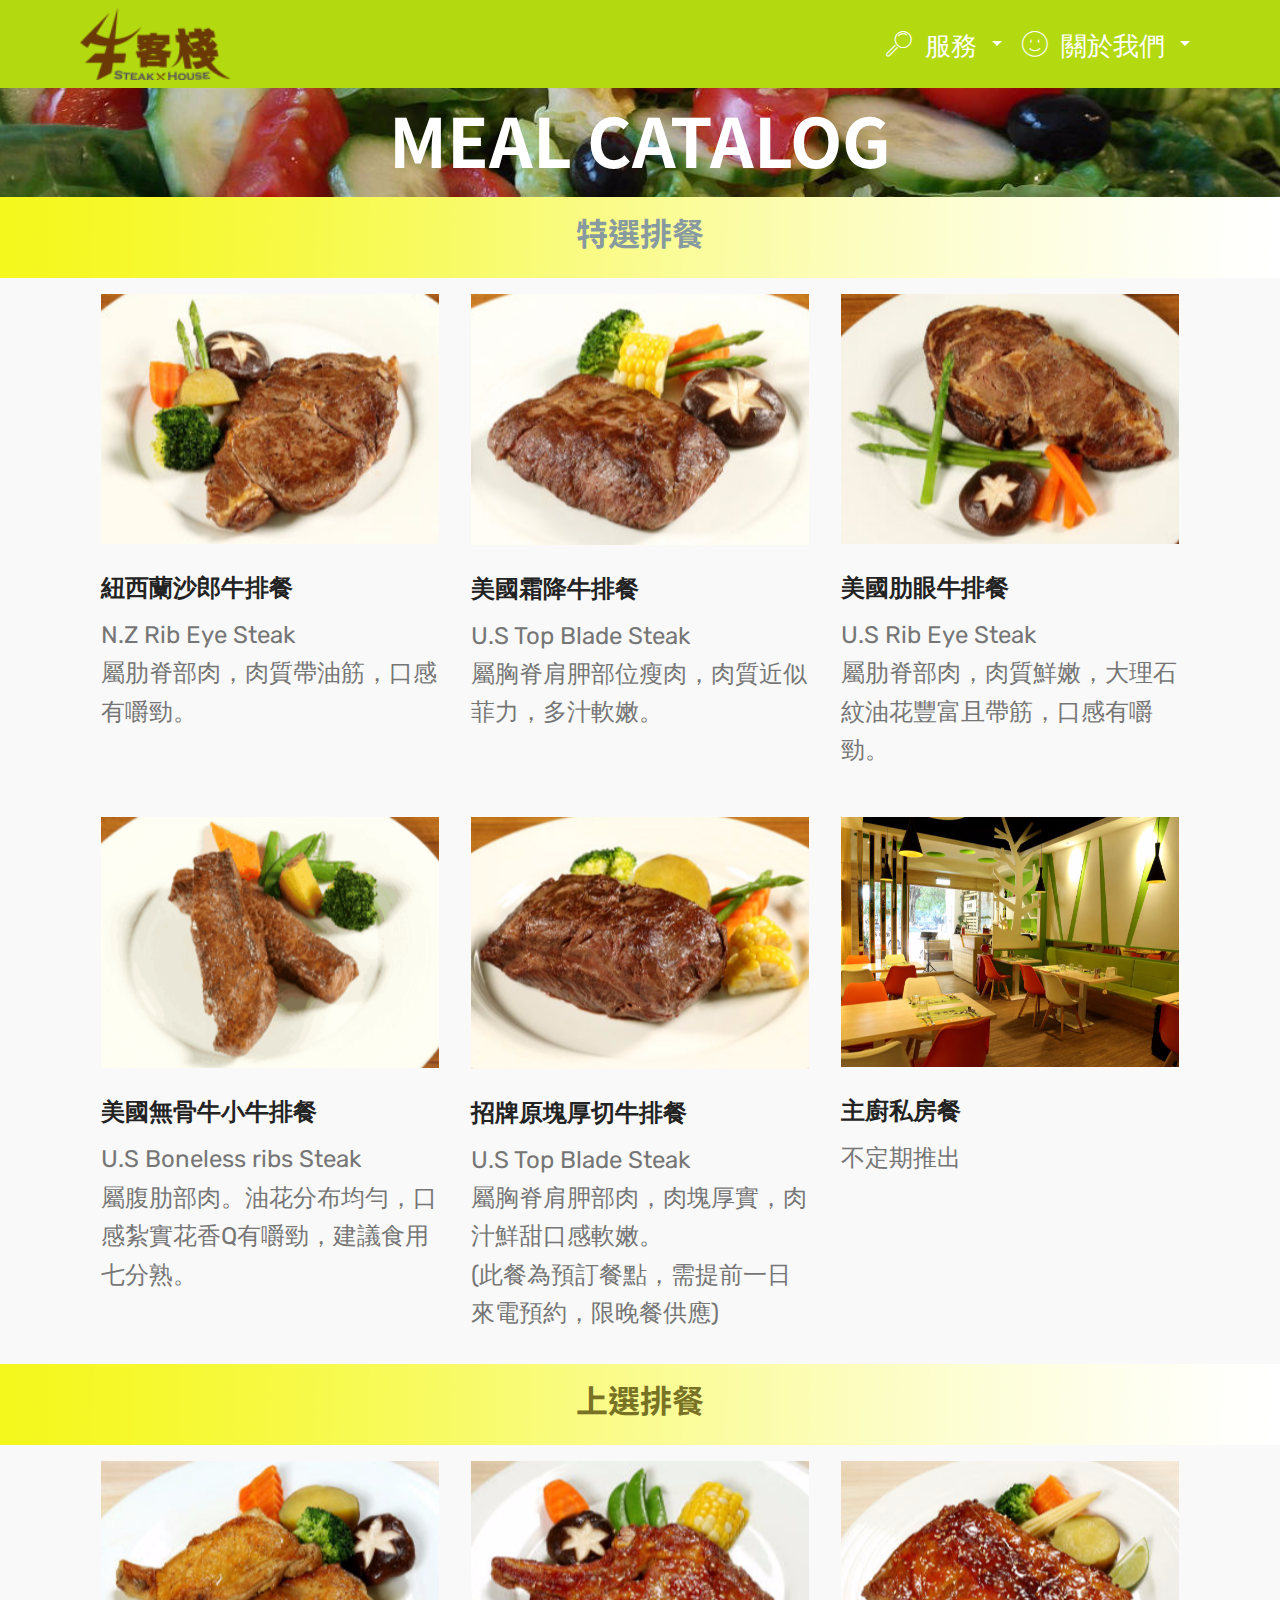
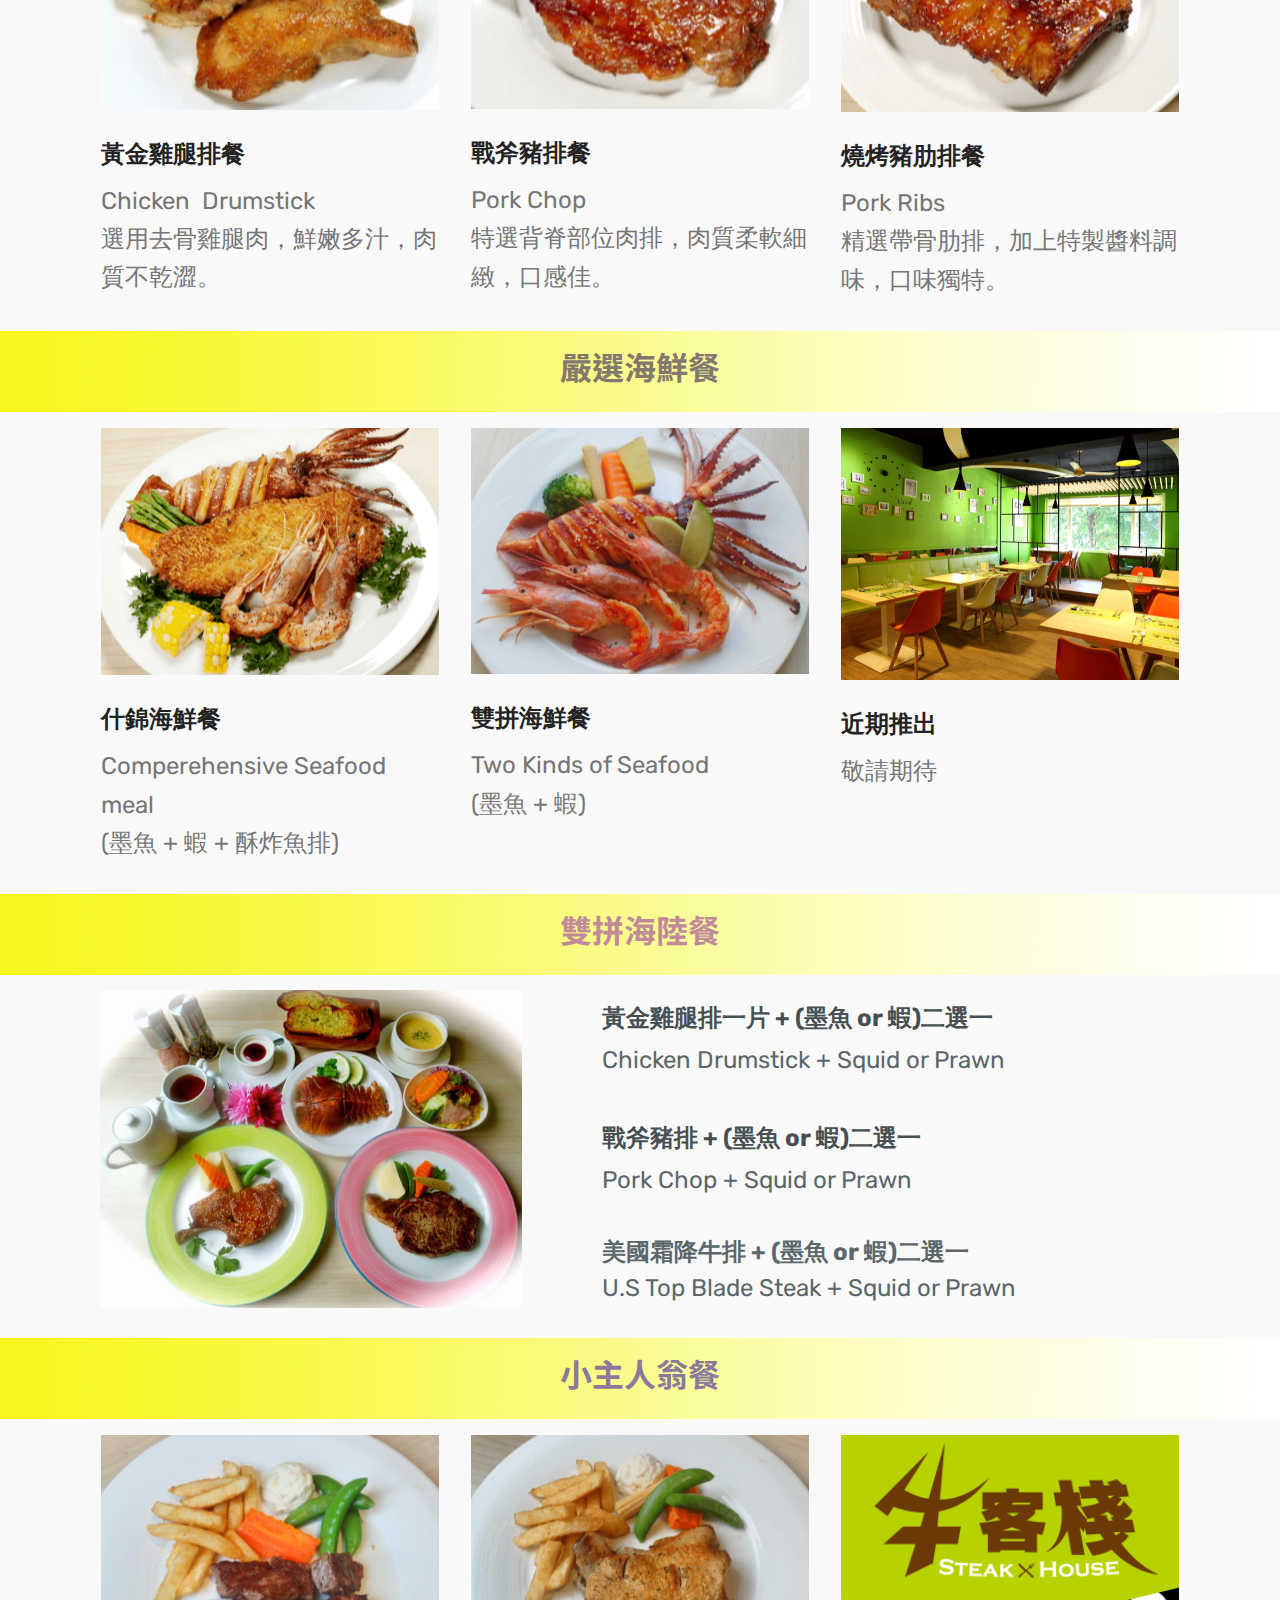
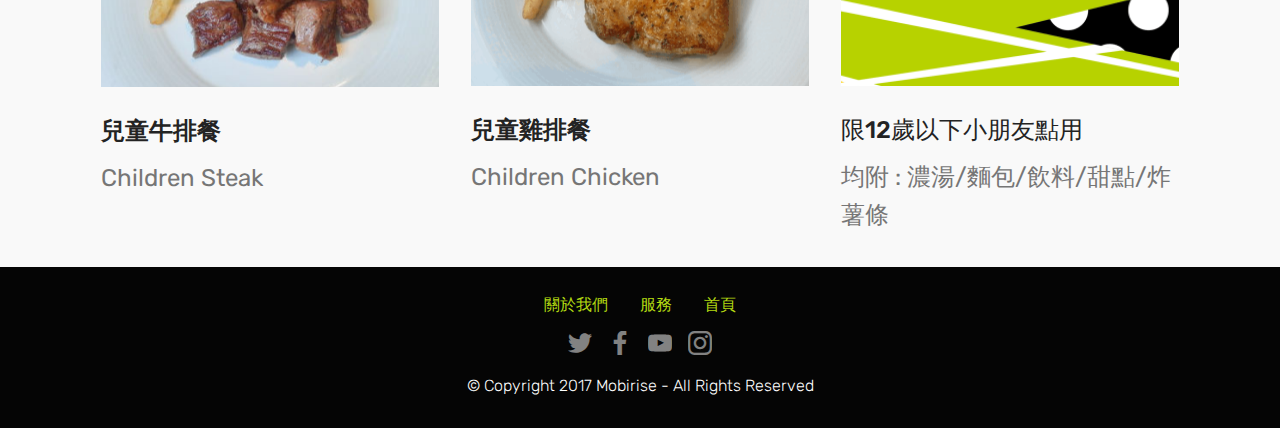
==== meal.html @ cde5c099 "第一次提交" ====
<!DOCTYPE html>
<html >
<head>
  <!-- Site made with Mobirise Website Builder v4.8.5, https://mobirise.com -->
  <meta charset="UTF-8">
  <meta http-equiv="X-UA-Compatible" content="IE=edge">
  <meta name="generator" content="Mobirise v4.8.5, mobirise.com">
  <meta name="viewport" content="width=device-width, initial-scale=1, minimum-scale=1">
  <link rel="shortcut icon" href="assets/images/-122x59.png" type="image/x-icon">
  <meta name="description" content="">
  <title>餐點目錄</title>
  <link rel="stylesheet" href="assets/web/assets/mobirise-icons/mobirise-icons.css">
  <link rel="stylesheet" href="assets/tether/tether.min.css">
  <link rel="stylesheet" href="assets/bootstrap/css/bootstrap.min.css">
  <link rel="stylesheet" href="assets/bootstrap/css/bootstrap-grid.min.css">
  <link rel="stylesheet" href="assets/bootstrap/css/bootstrap-reboot.min.css">
  <link rel="stylesheet" href="assets/dropdown/css/style.css">
  <link rel="stylesheet" href="assets/socicon/css/styles.css">
  <link rel="stylesheet" href="assets/theme/css/style.css">
  <link rel="stylesheet" href="assets/mobirise/css/mbr-additional.css" type="text/css">
  
  
  
</head>
<body>
  <section class="menu cid-r9v1JOk8Sc" once="menu" id="menu1-2i">

    

    <nav class="navbar navbar-expand beta-menu navbar-dropdown align-items-center navbar-fixed-top navbar-toggleable-sm">
        <button class="navbar-toggler navbar-toggler-right" type="button" data-toggle="collapse" data-target="#navbarSupportedContent" aria-controls="navbarSupportedContent" aria-expanded="false" aria-label="Toggle navigation">
            <div class="hamburger">
                <span></span>
                <span></span>
                <span></span>
                <span></span>
            </div>
        </button>
        <div class="menu-logo">
            <div class="navbar-brand">
                <span class="navbar-logo">
                    <a href="#top">
                         <img src="assets/images/-122x59.png" alt="" title="" style="height: 4.5rem;">
                    </a>
                </span>
                
            </div>
        </div>
        <div class="collapse navbar-collapse" id="navbarSupportedContent">
            <ul class="navbar-nav nav-dropdown nav-right" data-app-modern-menu="true"><li class="nav-item dropdown open">
                    <a class="nav-link link text-white dropdown-toggle display-4" href="#top" data-toggle="dropdown-submenu" aria-expanded="true"><span class="mbri-search mbr-iconfont mbr-iconfont-btn">&nbsp;服務</span></a><div class="dropdown-menu"><a class="text-white dropdown-item display-4" href="menu.html">美味餐點</a><div class="dropdown"><a class="text-white dropdown-item dropdown-toggle display-4" href="meal.html" aria-expanded="false" data-toggle="dropdown-submenu">餐點目錄</a><div class="dropdown-menu dropdown-submenu"><a class="text-white dropdown-item display-4" href="meal.html#content5-2p" aria-expanded="false">特選排餐</a><a class="text-white dropdown-item display-4" href="meal.html#content5-41" aria-expanded="false">上選排餐</a><a class="text-white dropdown-item display-4" href="meal.html#content5-42" aria-expanded="false">嚴選海鮮特餐</a><a class="text-white dropdown-item display-4" href="meal.html#content5-3c" aria-expanded="false">雙拼海陸餐</a><a class="text-white dropdown-item display-4" href="meal.html#content5-34" aria-expanded="false">小主人翁餐</a></div></div><div class="dropdown"><a class="text-white dropdown-item dropdown-toggle display-4" href="single.html" aria-expanded="false" data-toggle="dropdown-submenu">單點餐點</a><div class="dropdown-menu dropdown-submenu"><a class="text-white dropdown-item display-4" href="single.html#content5-45" aria-expanded="false">單點海鮮</a><a class="text-white dropdown-item display-4" href="single.html#content5-48" aria-expanded="false">單點附餐</a><a class="text-white dropdown-item display-4" href="single.html#content5-4b" aria-expanded="false">單點飲料</a></div></div><a class="text-white dropdown-item display-4" href="index.html#header3-3k" aria-expanded="false">限定優惠</a><a class="text-white dropdown-item display-4" href="index.html#header1-3p" aria-expanded="false">壽星優惠</a><a class="text-white dropdown-item display-4" href="menu.html#content5-22" aria-expanded="false">套餐附餐</a><a class="text-white dropdown-item display-4" href="menu.html#content5-29" aria-expanded="false">升級超值套餐</a></div>
                </li><li class="nav-item dropdown">
                    <a class="nav-link link text-white dropdown-toggle display-4" href="#top" aria-expanded="false" data-toggle="dropdown-submenu"><span class="mbri-smile-face mbr-iconfont mbr-iconfont-btn">&nbsp;關於我們</span></a><div class="dropdown-menu"><a class="text-white dropdown-item display-4" href="index.html#footer1-4g" aria-expanded="false">聯絡我們</a><a class="text-white dropdown-item display-4" href="index.html#map1-w" aria-expanded="false">地圖</a></div>
                </li></ul>
            
        </div>
    </nav>
</section>

<section class="engine"><a href="https://mobirise.info/s">free bootstrap themes</a></section><section class="mbr-section content5 cid-rd4fO2Qg4N" id="content5-2p">

    

    

    <div class="container">
        <div class="media-container-row">
            <div class="title col-12 col-md-8">
                <h2 class="align-center mbr-bold mbr-white pb-3 mbr-fonts-style display-1">MEAL CATALOG</h2>
                
                
                
            </div>
        </div>
    </div>
</section>

<section class="mbr-section content5 cid-rdjbg92HHY" id="content5-3z">

    

    

    <div class="container">
        <div class="media-container-row">
            <div class="title col-12 col-md-8">
                
                <h3 class="mbr-section-subtitle align-center mbr-light mbr-white pb-3 mbr-fonts-style display-5"><strong>
                    特選排餐</strong></h3>
                
                
            </div>
        </div>
    </div>
</section>

<section class="features2 cid-rd8p8Kfvlj" id="features2-2q">

    

    
    
    <div class="container">
        <div class="media-container-row">
            <div class="card p-3 col-12 col-md-6 col-lg-4">
                <div class="card-wrapper">
                    <div class="card-img">
                        <img src="assets/images/-596x397.jpg" alt="Mobirise" title="">
                    </div>
                    <div class="card-box">
                        <h4 class="card-title pb-3 mbr-fonts-style display-7"><strong>
                            紐西蘭沙郎牛排餐
                        </strong></h4>
                        <p class="mbr-text mbr-fonts-style display-7">N.Z Rib Eye Steak
<br>屬肋脊部肉，肉質帶油筋，口感有嚼勁。
<br>
<br></p>
                    </div>
                </div>
            </div>

            <div class="card p-3 col-12 col-md-6 col-lg-4">
                <div class="card-wrapper">
                    <div class="card-img">
                        <img src="assets/images/-676x451.jpg" alt="Mobirise" title="">
                    </div>
                    <div class="card-box ">
                        <h4 class="card-title pb-3 mbr-fonts-style display-7"><strong>
                            美國霜降牛排餐
                        </strong></h4>
                        <p class="mbr-text mbr-fonts-style display-7">U.S Top Blade Steak
<br>屬胸脊肩胛部位瘦肉，肉質近似菲力，多汁軟嫩。&nbsp;<br></p>
                    </div>
                </div>
            </div>

            <div class="card p-3 col-12 col-md-6 col-lg-4">
                <div class="card-wrapper">
                    <div class="card-img">
                        <img src="assets/images/-596x39773.jpg" alt="Mobirise" title="">
                    </div>
                    <div class="card-box">
                        <h4 class="card-title pb-3 mbr-fonts-style display-7"><strong>
                            美國肋眼牛排餐
                        </strong></h4>
                        <p class="mbr-text mbr-fonts-style display-7">U.S Rib Eye Steak
<br>屬肋脊部肉，肉質鮮嫩，大理石紋油花豐富且帶筋，口感有嚼勁。</p>
                    </div>
                </div>
            </div>

            
        </div>
    </div>
</section>

<section class="features2 cid-rd8rpd7g5P" id="features2-2s">

    

    
    
    <div class="container">
        <div class="media-container-row">
            <div class="card p-3 col-12 col-md-6 col-lg-4">
                <div class="card-wrapper">
                    <div class="card-img">
                        <img src="assets/images/-676x45174.png" alt="Mobirise" title="">
                    </div>
                    <div class="card-box">
                        <h4 class="card-title pb-3 mbr-fonts-style display-7"><strong>美國無骨牛小牛排餐</strong></h4>
                        <p class="mbr-text mbr-fonts-style display-7">U.S Boneless ribs Steak
<br>屬腹肋部肉。油花分布均勻，口感紮實花香Q有嚼勁，建議食用七分熟。</p>
                    </div>
                </div>
            </div>

            <div class="card p-3 col-12 col-md-6 col-lg-4">
                <div class="card-wrapper">
                    <div class="card-img">
                        <img src="assets/images/-676x45175.jpg" alt="Mobirise" title="">
                    </div>
                    <div class="card-box ">
                        <h4 class="card-title pb-3 mbr-fonts-style display-7"><strong>
                            招牌原塊厚切牛排餐</strong></h4>
                        <p class="mbr-text mbr-fonts-style display-7">U.S Top Blade Steak<br>屬胸脊肩胛部肉，肉塊厚實，肉汁鮮甜口感軟嫩。<br>(此餐為預訂餐點，需提前一日來電預約，限晚餐供應)<br></p>
                    </div>
                </div>
            </div>

            <div class="card p-3 col-12 col-md-6 col-lg-4">
                <div class="card-wrapper">
                    <div class="card-img">
                        <img src="assets/images/-676x45176.jpg" alt="Mobirise" title="">
                    </div>
                    <div class="card-box">
                        <h4 class="card-title pb-3 mbr-fonts-style display-7"><strong>主廚私房餐</strong></h4>
                        <p class="mbr-text mbr-fonts-style display-7">不定期推出</p>
                    </div>
                </div>
            </div>

            
        </div>
    </div>
</section>

<section class="mbr-section content5 cid-rdjdMwtrB2" id="content5-41">

    

    

    <div class="container">
        <div class="media-container-row">
            <div class="title col-12 col-md-8">
                
                <h3 class="mbr-section-subtitle align-center mbr-light mbr-white pb-3 mbr-fonts-style display-5"><strong>
                    上選排餐</strong></h3>
                
                
            </div>
        </div>
    </div>
</section>

<section class="features2 cid-rd8MmFHIFU" id="features2-2v">

    

    
    
    <div class="container">
        <div class="media-container-row">
            <div class="card p-3 col-12 col-md-6 col-lg-4">
                <div class="card-wrapper">
                    <div class="card-img">
                        <img src="assets/images/-676x45177.jpg" alt="Mobirise" title="">
                    </div>
                    <div class="card-box">
                        <h4 class="card-title pb-3 mbr-fonts-style display-7"><strong>
                            黃金雞腿排餐</strong></h4>
                        <p class="mbr-text mbr-fonts-style display-7">Chicken &nbsp;Drumstick<br>選用去骨雞腿肉，鮮嫩多汁，肉質不乾澀。</p>
                    </div>
                </div>
            </div>

            <div class="card p-3 col-12 col-md-6 col-lg-4">
                <div class="card-wrapper">
                    <div class="card-img">
                        <img src="assets/images/-676x45178.jpg" alt="Mobirise" title="">
                    </div>
                    <div class="card-box ">
                        <h4 class="card-title pb-3 mbr-fonts-style display-7"><strong>
                            戰斧豬排餐</strong></h4>
                        <p class="mbr-text mbr-fonts-style display-7">Pork Chop<br>特選背脊部位肉排，肉質柔軟細緻，口感佳。</p>
                    </div>
                </div>
            </div>

            <div class="card p-3 col-12 col-md-6 col-lg-4">
                <div class="card-wrapper">
                    <div class="card-img">
                        <img src="assets/images/-676x45179.jpg" alt="Mobirise" title="">
                    </div>
                    <div class="card-box">
                        <h4 class="card-title pb-3 mbr-fonts-style display-7"><strong>
                            燒烤豬肋排餐</strong></h4>
                        <p class="mbr-text mbr-fonts-style display-7">Pork Ribs<br>精選帶骨肋排，加上特製醬料調味，口味獨特。</p>
                    </div>
                </div>
            </div>

            
        </div>
    </div>
</section>

<section class="mbr-section content5 cid-rdjfkHTEpJ" id="content5-42">

    

    

    <div class="container">
        <div class="media-container-row">
            <div class="title col-12 col-md-8">
                
                <h3 class="mbr-section-subtitle align-center mbr-light mbr-white pb-3 mbr-fonts-style display-5"><strong>嚴選海鮮餐</strong></h3>
                
                
            </div>
        </div>
    </div>
</section>

<section class="features2 cid-rd9hZQzNhK" id="features2-32">

    

    
    
    <div class="container">
        <div class="media-container-row">
            <div class="card p-3 col-12 col-md-6 col-lg-4">
                <div class="card-wrapper">
                    <div class="card-img">
                        <img src="assets/images/-676x451.png" alt="Mobirise" title="">
                    </div>
                    <div class="card-box">
                        <h4 class="card-title pb-3 mbr-fonts-style display-7"><strong>什錦海鮮餐</strong></h4>
                        <p class="mbr-text mbr-fonts-style display-7">Comperehensive Seafood meal<br>(墨魚 + 蝦 + 酥炸魚排)&nbsp;</p>
                    </div>
                </div>
            </div>

            <div class="card p-3 col-12 col-md-6 col-lg-4">
                <div class="card-wrapper">
                    <div class="card-img">
                        <img src="assets/images/-676x507.jpg" alt="Mobirise" title="">
                    </div>
                    <div class="card-box ">
                        <h4 class="card-title pb-3 mbr-fonts-style display-7"><strong>雙拼海鮮餐</strong></h4>
                        <p class="mbr-text mbr-fonts-style display-7">Two Kinds of Seafood<br>(墨魚 + 蝦)<br><br></p>
                    </div>
                </div>
            </div>

            <div class="card p-3 col-12 col-md-6 col-lg-4">
                <div class="card-wrapper">
                    <div class="card-img">
                        <img src="assets/images/-676x45180.jpg" alt="Mobirise" title="">
                    </div>
                    <div class="card-box">
                        <h4 class="card-title pb-3 mbr-fonts-style display-7"><strong>近期推出</strong></h4>
                        <p class="mbr-text mbr-fonts-style display-7">敬請期待</p>
                    </div>
                </div>
            </div>

            
        </div>
    </div>
</section>

<section class="mbr-section content5 cid-rdaB71DsTm" id="content5-3c">

    

    

    <div class="container">
        <div class="media-container-row">
            <div class="title col-12 col-md-8">
                
                <h3 class="mbr-section-subtitle align-center mbr-light mbr-white pb-3 mbr-fonts-style display-5"><strong>
                    雙拼海陸餐</strong></h3>
                
                
            </div>
        </div>
    </div>
</section>

<section class="features11 cid-rdaD6CDziz" id="features11-3d">

    

    

    <div class="container">   
        <div class="col-md-12">
            <div class="media-container-row">
                <div class="mbr-figure" style="width: 45%;">
                    <img src="assets/images/-676x505.jpg" alt="Mobirise" title="">
                </div>
                <div class=" align-left aside-content">
                    
                    <div class="mbr-section-text">
                        
                    </div>

                    <div class="block-content">
                        <div class="card p-3 pr-3">
                            <div class="media">
                                     
                                <div class="media-body">
                                    <h4 class="card-title mbr-fonts-style display-7"><strong>黃金雞腿排一片 + (墨魚 or 蝦)二選一</strong></h4>
                                </div>
                            </div>                

                            <div class="card-box">
                                <p class="block-text mbr-fonts-style display-7">Chicken Drumstick + Squid or Prawn</p>
                            </div>
                        </div>

                        <div class="card p-3 pr-3">
                            <div class="media">
                                     
                                <div class="media-body">
                                    <h4 class="card-title mbr-fonts-style display-7"><strong>戰斧豬排 + (墨魚 or 蝦)二選一</strong></h4>
                                </div>
                            </div>                

                            <div class="card-box">
                                <p class="block-text mbr-fonts-style display-7">
                                    Pork Chop + Squid or Prawn<br><br><strong>美國霜降牛排 + (墨魚 or 蝦)二選一</strong><br>U.S Top Blade Steak + Squid or Prawn<br>
                                </p>
                            </div>
                        </div>
                    </div>
                </div>
            </div>
        </div> 
    </div>          
</section>

<section class="mbr-section content5 cid-rd9EwhsY5V" id="content5-34">

    

    

    <div class="container">
        <div class="media-container-row">
            <div class="title col-12 col-md-8">
                
                <h3 class="mbr-section-subtitle align-center mbr-light mbr-white pb-3 mbr-fonts-style display-5"><strong>
                    小主人翁餐</strong></h3>
                
                
            </div>
        </div>
    </div>
</section>

<section class="features2 cid-rd9EAXGRUW" id="features2-35">

    

    
    
    <div class="container">
        <div class="media-container-row">
            <div class="card p-3 col-12 col-md-6 col-lg-4">
                <div class="card-wrapper">
                    <div class="card-img">
                        <img src="assets/images/-676x50781.jpg" alt="Mobirise" title="">
                    </div>
                    <div class="card-box">
                        <h4 class="card-title pb-3 mbr-fonts-style display-7"><strong>
                            兒童牛排餐</strong></h4>
                        <p class="mbr-text mbr-fonts-style display-7">Children Steak</p>
                    </div>
                </div>
            </div>

            <div class="card p-3 col-12 col-md-6 col-lg-4">
                <div class="card-wrapper">
                    <div class="card-img">
                        <img src="assets/images/-676x507.png" alt="Mobirise" title="">
                    </div>
                    <div class="card-box ">
                        <h4 class="card-title pb-3 mbr-fonts-style display-7"><strong>
                            兒童雞排餐</strong></h4>
                        <p class="mbr-text mbr-fonts-style display-7">Children Chicken</p>
                    </div>
                </div>
            </div>

            <div class="card p-3 col-12 col-md-6 col-lg-4">
                <div class="card-wrapper">
                    <div class="card-img">
                        <img src="assets/images/-676x466.png" alt="Mobirise" title="">
                    </div>
                    <div class="card-box">
                        <h4 class="card-title pb-3 mbr-fonts-style display-7">限12歲以下小朋友點用</h4>
                        <p class="mbr-text mbr-fonts-style display-7">均附 : 濃湯/麵包/飲料/甜點/炸薯條</p>
                    </div>
                </div>
            </div>

            
        </div>
    </div>
</section>

<section once="" class="cid-rdpUErF5ev" id="footer7-4d">

    

    

    <div class="container">
        <div class="media-container-row align-center mbr-white">
            <div class="row row-links">
                <ul class="foot-menu">
                    
                    
                    
                    
                    
                <li class="foot-menu-item mbr-fonts-style display-4"><a href="index.html#content5-3q">關於我們</a></li><li class="foot-menu-item mbr-fonts-style display-4"><a href="index.html#content5-3q">服務</a></li><li class="foot-menu-item mbr-fonts-style display-4"><a href="index.html">首頁</a></li></ul>
            </div>
            <div class="row social-row">
                <div class="social-list align-right pb-2">
                    
                    
                    
                    
                    
                    
                <div class="soc-item">
                        <a href="https://twitter.com/mobirise" target="_blank">
                            <span class="socicon-twitter socicon mbr-iconfont mbr-iconfont-social"></span>
                        </a>
                    </div><div class="soc-item">
                        <a href="https://www.facebook.com/twsteak/ " target="_blank">
                            <span class="mbr-iconfont mbr-iconfont-social socicon-facebook socicon"></span>
                        </a>
                    </div><div class="soc-item">
                        <a href="https://www.youtube.com/c/mobirise" target="_blank">
                            <span class="socicon-youtube socicon mbr-iconfont mbr-iconfont-social"></span>
                        </a>
                    </div><div class="soc-item">
                        <a href="https://instagram.com/mobirise" target="_blank">
                            <span class="socicon-instagram socicon mbr-iconfont mbr-iconfont-social"></span>
                        </a>
                    </div></div>
            </div>
            <div class="row row-copirayt">
                <p class="mbr-text mb-0 mbr-fonts-style mbr-white align-center display-4">
                    © Copyright 2017 Mobirise - All Rights Reserved
                </p>
            </div>
        </div>
    </div>
</section>


  <script src="assets/web/assets/jquery/jquery.min.js"></script>
  <script src="assets/popper/popper.min.js"></script>
  <script src="assets/tether/tether.min.js"></script>
  <script src="assets/bootstrap/js/bootstrap.min.js"></script>
  <script src="assets/smoothscroll/smooth-scroll.js"></script>
  <script src="assets/dropdown/js/script.min.js"></script>
  <script src="assets/touchswipe/jquery.touch-swipe.min.js"></script>
  <script src="assets/theme/js/script.js"></script>
  
  
</body>
</html>
---- assets/web/assets/mobirise-icons/mobirise-icons.css ----
@font-face {
  font-family: 'MobiriseIcons';
  src:  url('mobirise-icons.eot?spat4u');
  src:  url('mobirise-icons.eot?spat4u#iefix') format('embedded-opentype'),
    url('mobirise-icons.ttf?spat4u') format('truetype'),
    url('mobirise-icons.woff?spat4u') format('woff'),
    url('mobirise-icons.svg?spat4u#MobiriseIcons') format('svg');
  font-weight: normal;
  font-style: normal;
}

[class^="mbri-"], [class*=" mbri-"] {
  /* use !important to prevent issues with browser extensions that change fonts */
  font-family: MobiriseIcons !important;
  speak: none;
  font-style: normal;
  font-weight: normal;
  font-variant: normal;
  text-transform: none;
  line-height: 1;

  /* Better Font Rendering =========== */
  -webkit-font-smoothing: antialiased;
  -moz-osx-font-smoothing: grayscale;
}

.mbri-add-submenu:before {
  content: "\e900";
}
.mbri-alert:before {
  content: "\e901";
}
.mbri-align-center:before {
  content: "\e902";
}
.mbri-align-justify:before {
  content: "\e903";
}
.mbri-align-left:before {
  content: "\e904";
}
.mbri-align-right:before {
  content: "\e905";
}
.mbri-android:before {
  content: "\e906";
}
.mbri-apple:before {
  content: "\e907";
}
.mbri-arrow-down:before {
  content: "\e908";
}
.mbri-arrow-next:before {
  content: "\e909";
}
.mbri-arrow-prev:before {
  content: "\e90a";
}
.mbri-arrow-up:before {
  content: "\e90b";
}
.mbri-bold:before {
  content: "\e90c";
}
.mbri-bookmark:before {
  content: "\e90d";
}
.mbri-bootstrap:before {
  content: "\e90e";
}
.mbri-briefcase:before {
  content: "\e90f";
}
.mbri-browse:before {
  content: "\e910";
}
.mbri-bulleted-list:before {
  content: "\e911";
}
.mbri-calendar:before {
  content: "\e912";
}
.mbri-camera:before {
  content: "\e913";
}
.mbri-cart-add:before {
  content: "\e914";
}
.mbri-cart-full:before {
  content: "\e915";
}
.mbri-cash:before {
  content: "\e916";
}
.mbri-change-style:before {
  content: "\e917";
}
.mbri-chat:before {
  content: "\e918";
}
.mbri-clock:before {
  content: "\e919";
}
.mbri-close:before {
  content: "\e91a";
}
.mbri-cloud:before {
  content: "\e91b";
}
.mbri-code:before {
  content: "\e91c";
}
.mbri-contact-form:before {
  content: "\e91d";
}
.mbri-credit-card:before {
  content: "\e91e";
}
.mbri-cursor-click:before {
  content: "\e91f";
}
.mbri-cust-feedback:before {
  content: "\e920";
}
.mbri-database:before {
  content: "\e921";
}
.mbri-delivery:before {
  content: "\e922";
}
.mbri-desktop:before {
  content: "\e923";
}
.mbri-devices:before {
  content: "\e924";
}
.mbri-down:before {
  content: "\e925";
}
.mbri-download:before {
  content: "\e989";
}
.mbri-drag-n-drop:before {
  content: "\e927";
}
.mbri-drag-n-drop2:before {
  content: "\e928";
}
.mbri-edit:before {
  content: "\e929";
}
.mbri-edit2:before {
  content: "\e92a";
}
.mbri-error:before {
  content: "\e92b";
}
.mbri-extension:before {
  content: "\e92c";
}
.mbri-features:before {
  content: "\e92d";
}
.mbri-file:before {
  content: "\e92e";
}
.mbri-flag:before {
  content: "\e92f";
}
.mbri-folder:before {
  content: "\e930";
}
.mbri-gift:before {
  content: "\e931";
}
.mbri-github:before {
  content: "\e932";
}
.mbri-globe:before {
  content: "\e933";
}
.mbri-globe-2:before {
  content: "\e934";
}
.mbri-growing-chart:before {
  content: "\e935";
}
.mbri-hearth:before {
  content: "\e936";
}
.mbri-help:before {
  content: "\e937";
}
.mbri-home:before {
  content: "\e938";
}
.mbri-hot-cup:before {
  content: "\e939";
}
.mbri-idea:before {
  content: "\e93a";
}
.mbri-image-gallery:before {
  content: "\e93b";
}
.mbri-image-slider:before {
  content: "\e93c";
}
.mbri-info:before {
  content: "\e93d";
}
.mbri-italic:before {
  content: "\e93e";
}
.mbri-key:before {
  content: "\e93f";
}
.mbri-laptop:before {
  content: "\e940";
}
.mbri-layers:before {
  content: "\e941";
}
.mbri-left-right:before {
  content: "\e942";
}
.mbri-left:before {
  content: "\e943";
}
.mbri-letter:before {
  content: "\e944";
}
.mbri-like:before {
  content: "\e945";
}
.mbri-link:before {
  content: "\e946";
}
.mbri-lock:before {
  content: "\e947";
}
.mbri-login:before {
  content: "\e948";
}
.mbri-logout:before {
  content: "\e949";
}
.mbri-magic-stick:before {
  content: "\e94a";
}
.mbri-map-pin:before {
  content: "\e94b";
}
.mbri-menu:before {
  content: "\e94c";
}
.mbri-mobile:before {
  content: "\e94d";
}
.mbri-mobile2:before {
  content: "\e94e";
}
.mbri-mobirise:before {
  content: "\e94f";
}
.mbri-more-horizontal:before {
  content: "\e950";
}
.mbri-more-vertical:before {
  content: "\e951";
}
.mbri-music:before {
  content: "\e952";
}
.mbri-new-file:before {
  content: "\e953";
}
.mbri-numbered-list:before {
  content: "\e954";
}
.mbri-opened-folder:before {
  content: "\e955";
}
.mbri-pages:before {
  content: "\e956";
}
.mbri-paper-plane:before {
  content: "\e957";
}
.mbri-paperclip:before {
  content: "\e958";
}
.mbri-photo:before {
  content: "\e959";
}
.mbri-photos:before {
  content: "\e95a";
}
.mbri-pin:before {
  content: "\e95b";
}
.mbri-play:before {
  content: "\e95c";
}
.mbri-plus:before {
  content: "\e95d";
}
.mbri-preview:before {
  content: "\e95e";
}
.mbri-print:before {
  content: "\e95f";
}
.mbri-protect:before {
  content: "\e960";
}
.mbri-question:before {
  content: "\e961";
}
.mbri-quote-left:before {
  content: "\e962";
}
.mbri-quote-right:before {
  content: "\e963";
}
.mbri-refresh:before {
  content: "\e964";
}
.mbri-responsive:before {
  content: "\e965";
}
.mbri-right:before {
  content: "\e966";
}
.mbri-rocket:before {
  content: "\e967";
}
.mbri-sad-face:before {
  content: "\e968";
}
.mbri-sale:before {
  content: "\e969";
}
.mbri-save:before {
  content: "\e96a";
}
.mbri-search:before {
  content: "\e96b";
}
.mbri-setting:before {
  content: "\e96c";
}
.mbri-setting2:before {
  content: "\e96d";
}
.mbri-setting3:before {
  content: "\e96e";
}
.mbri-share:before {
  content: "\e96f";
}
.mbri-shopping-bag:before {
  content: "\e970";
}
.mbri-shopping-basket:before {
  content: "\e971";
}
.mbri-shopping-cart:before {
  content: "\e972";
}
.mbri-sites:before {
  content: "\e973";
}
.mbri-smile-face:before {
  content: "\e974";
}
.mbri-speed:before {
  content: "\e975";
}
.mbri-star:before {
  content: "\e976";
}
.mbri-success:before {
  content: "\e977";
}
.mbri-sun:before {
  content: "\e978";
}
.mbri-sun2:before {
  content: "\e979";
}
.mbri-tablet:before {
  content: "\e97a";
}
.mbri-tablet-vertical:before {
  content: "\e97b";
}
.mbri-target:before {
  content: "\e97c";
}
.mbri-timer:before {
  content: "\e97d";
}
.mbri-to-ftp:before {
  content: "\e97e";
}
.mbri-to-local-drive:before {
  content: "\e97f";
}
.mbri-touch-swipe:before {
  content: "\e980";
}
.mbri-touch:before {
  content: "\e981";
}
.mbri-trash:before {
  content: "\e982";
}
.mbri-underline:before {
  content: "\e983";
}
.mbri-unlink:before {
  content: "\e984";
}
.mbri-unlock:before {
  content: "\e985";
}
.mbri-up-down:before {
  content: "\e986";
}
.mbri-up:before {
  content: "\e987";
}
.mbri-update:before {
  content: "\e988";
}
.mbri-upload:before {
 content: "\e926"; 
}
.mbri-user:before {
  content: "\e98a";
}
.mbri-user2:before {
  content: "\e98b";
}
.mbri-users:before {
  content: "\e98c";
}
.mbri-video:before {
  content: "\e98d";
}
.mbri-video-play:before {
  content: "\e98e";
}
.mbri-watch:before {
  content: "\e98f";
}
.mbri-website-theme:before {
  content: "\e990";
}
.mbri-wifi:before {
  content: "\e991";
}
.mbri-windows:before {
  content: "\e992";
}
.mbri-zoom-out:before {
  content: "\e993";
}
.mbri-redo:before {
  content: "\e994";
}
.mbri-undo:before {
  content: "\e995";
}
---- assets/dropdown/css/style.css ----
.navbar-dropdown {
  left: 0;
  padding: 0;
  position: absolute;
  right: 0;
  top: 0;
  transition: all 0.45s ease;
  z-index: 1030;
  background: #282828; }
  .navbar-dropdown .navbar-logo {
    margin-right: 0.8rem;
    transition: margin 0.3s ease-in-out;
    vertical-align: middle; }
    .navbar-dropdown .navbar-logo img {
      height: 3.125rem;
      transition: all 0.3s ease-in-out; }
    .navbar-dropdown .navbar-logo.mbr-iconfont {
      font-size: 3.125rem;
      line-height: 3.125rem; }
  .navbar-dropdown .navbar-caption {
    font-weight: 700;
    white-space: normal;
    vertical-align: -4px;
    line-height: 3.125rem !important; }
    .navbar-dropdown .navbar-caption, .navbar-dropdown .navbar-caption:hover {
      color: inherit;
      text-decoration: none; }
  .navbar-dropdown .mbr-iconfont + .navbar-caption {
    vertical-align: -1px; }
  .navbar-dropdown.navbar-fixed-top {
    position: fixed; }
  .navbar-dropdown .navbar-brand span {
    vertical-align: -4px; }
  .navbar-dropdown.bg-color.transparent {
    background: none; }
  .navbar-dropdown.navbar-short .navbar-brand {
    padding: 0.625rem 0; }
    .navbar-dropdown.navbar-short .navbar-brand span {
      vertical-align: -1px; }
  .navbar-dropdown.navbar-short .navbar-caption {
    line-height: 2.375rem !important;
    vertical-align: -2px; }
  .navbar-dropdown.navbar-short .navbar-logo {
    margin-right: 0.5rem; }
    .navbar-dropdown.navbar-short .navbar-logo img {
      height: 2.375rem; }
    .navbar-dropdown.navbar-short .navbar-logo.mbr-iconfont {
      font-size: 2.375rem;
      line-height: 2.375rem; }
  .navbar-dropdown.navbar-short .mbr-table-cell {
    height: 3.625rem; }
  .navbar-dropdown .navbar-close {
    left: 0.6875rem;
    position: fixed;
    top: 0.75rem;
    z-index: 1000; }
  .navbar-dropdown .hamburger-icon {
    content: "";
    display: inline-block;
    vertical-align: middle;
    width: 16px;
    -webkit-box-shadow: 0 -6px 0 1px #282828,0 0 0 1px #282828,0 6px 0 1px #282828;
    -moz-box-shadow: 0 -6px 0 1px #282828,0 0 0 1px #282828,0 6px 0 1px #282828;
    box-shadow: 0 -6px 0 1px #282828,0 0 0 1px #282828,0 6px 0 1px #282828; }

.dropdown-menu .dropdown-toggle[data-toggle="dropdown-submenu"]::after {
  border-bottom: 0.35em solid transparent;
  border-left: 0.35em solid;
  border-right: 0;
  border-top: 0.35em solid transparent;
  margin-left: 0.3rem; }

.dropdown-menu .dropdown-item:focus {
  outline: 0; }

.nav-dropdown {
  font-size: 0.75rem;
  font-weight: 500;
  height: auto !important; }
  .nav-dropdown .nav-btn {
    padding-left: 1rem; }
  .nav-dropdown .link {
    margin: .667em 1.667em;
    font-weight: 500;
    padding: 0;
    transition: color .2s ease-in-out; }
    .nav-dropdown .link.dropdown-toggle {
      margin-right: 2.583em; }
      .nav-dropdown .link.dropdown-toggle::after {
        margin-left: .25rem;
        border-top: 0.35em solid;
        border-right: 0.35em solid transparent;
        border-left: 0.35em solid transparent;
        border-bottom: 0; }
      .nav-dropdown .link.dropdown-toggle[aria-expanded="true"] {
        margin: 0;
        padding: 0.667em 3.263em  0.667em 1.667em; }
  .nav-dropdown .link::after,
  .nav-dropdown .dropdown-item::after {
    color: inherit; }
  .nav-dropdown .btn {
    font-size: 0.75rem;
    font-weight: 700;
    letter-spacing: 0;
    margin-bottom: 0;
    padding-left: 1.25rem;
    padding-right: 1.25rem; }
  .nav-dropdown .dropdown-menu {
    border-radius: 0;
    border: 0;
    left: 0;
    margin: 0;
    padding-bottom: 1.25rem;
    padding-top: 1.25rem;
    position: relative; }
  .nav-dropdown .dropdown-submenu {
    margin-left: 0.125rem;
    top: 0; }
  .nav-dropdown .dropdown-item {
    font-weight: 500;
    line-height: 2;
    padding: 0.3846em 4.615em 0.3846em 1.5385em;
    position: relative;
    transition: color .2s ease-in-out, background-color .2s ease-in-out; }
    .nav-dropdown .dropdown-item::after {
      margin-top: -0.3077em;
      position: absolute;
      right: 1.1538em;
      top: 50%; }
    .nav-dropdown .dropdown-item:focus, .nav-dropdown .dropdown-item:hover {
      background: none; }

@media (max-width: 767px) {
  .nav-dropdown.navbar-toggleable-sm {
    bottom: 0;
    display: none;
    left: 0;
    overflow-x: hidden;
    position: fixed;
    top: 0;
    transform: translateX(-100%);
    -ms-transform: translateX(-100%);
    -webkit-transform: translateX(-100%);
    width: 18.75rem;
    z-index: 999; } }
.nav-dropdown.navbar-toggleable-xl {
  bottom: 0;
  display: none;
  left: 0;
  overflow-x: hidden;
  position: fixed;
  top: 0;
  transform: translateX(-100%);
  -ms-transform: translateX(-100%);
  -webkit-transform: translateX(-100%);
  width: 18.75rem;
  z-index: 999; }

.nav-dropdown-sm {
  display: block !important;
  overflow-x: hidden;
  overflow: auto;
  padding-top: 3.875rem; }
  .nav-dropdown-sm::after {
    content: "";
    display: block;
    height: 3rem;
    width: 100%; }
  .nav-dropdown-sm.collapse.in ~ .navbar-close {
    display: block !important; }
  .nav-dropdown-sm.collapsing, .nav-dropdown-sm.collapse.in {
    transform: translateX(0);
    -ms-transform: translateX(0);
    -webkit-transform: translateX(0);
    transition: all 0.25s ease-out;
    -webkit-transition: all 0.25s ease-out;
    background: #282828; }
  .nav-dropdown-sm.collapsing[aria-expanded="false"] {
    transform: translateX(-100%);
    -ms-transform: translateX(-100%);
    -webkit-transform: translateX(-100%); }
  .nav-dropdown-sm .nav-item {
    display: block;
    margin-left: 0 !important;
    padding-left: 0; }
  .nav-dropdown-sm .link,
  .nav-dropdown-sm .dropdown-item {
    border-top: 1px dotted rgba(255, 255, 255, 0.1);
    font-size: 0.8125rem;
    line-height: 1.6;
    margin: 0 !important;
    padding: 0.875rem 2.4rem 0.875rem 1.5625rem !important;
    position: relative;
    white-space: normal; }
    .nav-dropdown-sm .link:focus, .nav-dropdown-sm .link:hover,
    .nav-dropdown-sm .dropdown-item:focus,
    .nav-dropdown-sm .dropdown-item:hover {
      background: rgba(0, 0, 0, 0.2) !important;
      color: #c0a375; }
  .nav-dropdown-sm .nav-btn {
    position: relative;
    padding: 1.5625rem 1.5625rem 0 1.5625rem; }
    .nav-dropdown-sm .nav-btn::before {
      border-top: 1px dotted rgba(255, 255, 255, 0.1);
      content: "";
      left: 0;
      position: absolute;
      top: 0;
      width: 100%; }
    .nav-dropdown-sm .nav-btn + .nav-btn {
      padding-top: 0.625rem; }
      .nav-dropdown-sm .nav-btn + .nav-btn::before {
        display: none; }
  .nav-dropdown-sm .btn {
    padding: 0.625rem 0; }
  .nav-dropdown-sm .dropdown-toggle[data-toggle="dropdown-submenu"]::after {
    margin-left: .25rem;
    border-top: 0.35em solid;
    border-right: 0.35em solid transparent;
    border-left: 0.35em solid transparent;
    border-bottom: 0; }
  .nav-dropdown-sm .dropdown-toggle[data-toggle="dropdown-submenu"][aria-expanded="true"]::after {
    border-top: 0;
    border-right: 0.35em solid transparent;
    border-left: 0.35em solid transparent;
    border-bottom: 0.35em solid; }
  .nav-dropdown-sm .dropdown-menu {
    margin: 0;
    padding: 0;
    position: relative;
    top: 0;
    left: 0;
    width: 100%;
    border: 0;
    float: none;
    border-radius: 0;
    background: none; }
  .nav-dropdown-sm .dropdown-submenu {
    left: 100%;
    margin-left: 0.125rem;
    margin-top: -1.25rem;
    top: 0; }

.navbar-toggleable-sm .nav-dropdown .dropdown-menu {
  position: absolute; }

.navbar-toggleable-sm .nav-dropdown .dropdown-submenu {
  left: 100%;
  margin-left: 0.125rem;
  margin-top: -1.25rem;
  top: 0; }

.navbar-toggleable-sm.opened .nav-dropdown .dropdown-menu {
  position: relative; }

.navbar-toggleable-sm.opened .nav-dropdown .dropdown-submenu {
  left: 0;
  margin-left: 00rem;
  margin-top: 0rem;
  top: 0; }

.is-builder .nav-dropdown.collapsing {
  transition: none !important; }

/*# sourceMappingURL=style.css.map */
---- assets/socicon/css/styles.css ----
@charset "UTF-8";

@font-face {
  font-family: "socicon";
  src:url("../fonts/socicon.eot");
  src:url("../fonts/socicon.eot?#iefix") format("embedded-opentype"),
    url("../fonts/socicon.woff") format("woff"),
    url("../fonts/socicon.ttf") format("truetype"),
    url("../fonts/socicon.svg#socicon") format("svg");
  font-weight: normal;
  font-style: normal;

}

[data-icon]:before {
  font-family: "socicon" !important;
  content: attr(data-icon);
  font-style: normal !important;
  font-weight: normal !important;
  font-variant: normal !important;
  text-transform: none !important;
  speak: none;
  line-height: 1;
  -webkit-font-smoothing: antialiased;
  -moz-osx-font-smoothing: grayscale;
}

[class^="socicon-"]:before,
[class*=" socicon-"]:before {
  font-family: "socicon" !important;
  font-style: normal !important;
  font-weight: normal !important;
  font-variant: normal !important;
  text-transform: none !important;
  speak: none;
  line-height: 1;
  -webkit-font-smoothing: antialiased;
  -moz-osx-font-smoothing: grayscale;
}

.socicon-modelmayhem:before {
  content: "\e000";
}
.socicon-mixcloud:before {
  content: "\e001";
}
.socicon-drupal:before {
  content: "\e002";
}
.socicon-swarm:before {
  content: "\e003";
}
.socicon-istock:before {
  content: "\e004";
}
.socicon-yammer:before {
  content: "\e005";
}
.socicon-ello:before {
  content: "\e006";
}
.socicon-stackoverflow:before {
  content: "\e007";
}
.socicon-persona:before {
  content: "\e008";
}
.socicon-triplej:before {
  content: "\e009";
}
.socicon-houzz:before {
  content: "\e00a";
}
.socicon-rss:before {
  content: "\e00b";
}
.socicon-paypal:before {
  content: "\e00c";
}
.socicon-odnoklassniki:before {
  content: "\e00d";
}
.socicon-airbnb:before {
  content: "\e00e";
}
.socicon-periscope:before {
  content: "\e00f";
}
.socicon-outlook:before {
  content: "\e010";
}
.socicon-coderwall:before {
  content: "\e011";
}
.socicon-tripadvisor:before {
  content: "\e012";
}
.socicon-appnet:before {
  content: "\e013";
}
.socicon-goodreads:before {
  content: "\e014";
}
.socicon-tripit:before {
  content: "\e015";
}
.socicon-lanyrd:before {
  content: "\e016";
}
.socicon-slideshare:before {
  content: "\e017";
}
.socicon-buffer:before {
  content: "\e018";
}
.socicon-disqus:before {
  content: "\e019";
}
.socicon-vkontakte:before {
  content: "\e01a";
}
.socicon-whatsapp:before {
  content: "\e01b";
}
.socicon-patreon:before {
  content: "\e01c";
}
.socicon-storehouse:before {
  content: "\e01d";
}
.socicon-pocket:before {
  content: "\e01e";
}
.socicon-mail:before {
  content: "\e01f";
}
.socicon-blogger:before {
  content: "\e020";
}
.socicon-technorati:before {
  content: "\e021";
}
.socicon-reddit:before {
  content: "\e022";
}
.socicon-dribbble:before {
  content: "\e023";
}
.socicon-stumbleupon:before {
  content: "\e024";
}
.socicon-digg:before {
  content: "\e025";
}
.socicon-envato:before {
  content: "\e026";
}
.socicon-behance:before {
  content: "\e027";
}
.socicon-delicious:before {
  content: "\e028";
}
.socicon-deviantart:before {
  content: "\e029";
}
.socicon-forrst:before {
  content: "\e02a";
}
.socicon-play:before {
  content: "\e02b";
}
.socicon-zerply:before {
  content: "\e02c";
}
.socicon-wikipedia:before {
  content: "\e02d";
}
.socicon-apple:before {
  content: "\e02e";
}
.socicon-flattr:before {
  content: "\e02f";
}
.socicon-github:before {
  content: "\e030";
}
.socicon-renren:before {
  content: "\e031";
}
.socicon-friendfeed:before {
  content: "\e032";
}
.socicon-newsvine:before {
  content: "\e033";
}
.socicon-identica:before {
  content: "\e034";
}
.socicon-bebo:before {
  content: "\e035";
}
.socicon-zynga:before {
  content: "\e036";
}
.socicon-steam:before {
  content: "\e037";
}
.socicon-xbox:before {
  content: "\e038";
}
.socicon-windows:before {
  content: "\e039";
}
.socicon-qq:before {
  content: "\e03a";
}
.socicon-douban:before {
  content: "\e03b";
}
.socicon-meetup:before {
  content: "\e03c";
}
.socicon-playstation:before {
  content: "\e03d";
}
.socicon-android:before {
  content: "\e03e";
}
.socicon-snapchat:before {
  content: "\e03f";
}
.socicon-twitter:before {
  content: "\e040";
}
.socicon-facebook:before {
  content: "\e041";
}
.socicon-googleplus:before {
  content: "\e042";
}
.socicon-pinterest:before {
  content: "\e043";
}
.socicon-foursquare:before {
  content: "\e044";
}
.socicon-yahoo:before {
  content: "\e045";
}
.socicon-skype:before {
  content: "\e046";
}
.socicon-yelp:before {
  content: "\e047";
}
.socicon-feedburner:before {
  content: "\e048";
}
.socicon-linkedin:before {
  content: "\e049";
}
.socicon-viadeo:before {
  content: "\e04a";
}
.socicon-xing:before {
  content: "\e04b";
}
.socicon-myspace:before {
  content: "\e04c";
}
.socicon-soundcloud:before {
  content: "\e04d";
}
.socicon-spotify:before {
  content: "\e04e";
}
.socicon-grooveshark:before {
  content: "\e04f";
}
.socicon-lastfm:before {
  content: "\e050";
}
.socicon-youtube:before {
  content: "\e051";
}
.socicon-vimeo:before {
  content: "\e052";
}
.socicon-dailymotion:before {
  content: "\e053";
}
.socicon-vine:before {
  content: "\e054";
}
.socicon-flickr:before {
  content: "\e055";
}
.socicon-500px:before {
  content: "\e056";
}
.socicon-wordpress:before {
  content: "\e058";
}
.socicon-tumblr:before {
  content: "\e059";
}
.socicon-twitch:before {
  content: "\e05a";
}
.socicon-8tracks:before {
  content: "\e05b";
}
.socicon-amazon:before {
  content: "\e05c";
}
.socicon-icq:before {
  content: "\e05d";
}
.socicon-smugmug:before {
  content: "\e05e";
}
.socicon-ravelry:before {
  content: "\e05f";
}
.socicon-weibo:before {
  content: "\e060";
}
.socicon-baidu:before {
  content: "\e061";
}
.socicon-angellist:before {
  content: "\e062";
}
.socicon-ebay:before {
  content: "\e063";
}
.socicon-imdb:before {
  content: "\e064";
}
.socicon-stayfriends:before {
  content: "\e065";
}
.socicon-residentadvisor:before {
  content: "\e066";
}
.socicon-google:before {
  content: "\e067";
}
.socicon-yandex:before {
  content: "\e068";
}
.socicon-sharethis:before {
  content: "\e069";
}
.socicon-bandcamp:before {
  content: "\e06a";
}
.socicon-itunes:before {
  content: "\e06b";
}
.socicon-deezer:before {
  content: "\e06c";
}
.socicon-telegram:before {
  content: "\e06e";
}
.socicon-openid:before {
  content: "\e06f";
}
.socicon-amplement:before {
  content: "\e070";
}
.socicon-viber:before {
  content: "\e071";
}
.socicon-zomato:before {
  content: "\e072";
}
.socicon-draugiem:before {
  content: "\e074";
}
.socicon-endomodo:before {
  content: "\e075";
}
.socicon-filmweb:before {
  content: "\e076";
}
.socicon-stackexchange:before {
  content: "\e077";
}
.socicon-wykop:before {
  content: "\e078";
}
.socicon-teamspeak:before {
  content: "\e079";
}
.socicon-teamviewer:before {
  content: "\e07a";
}
.socicon-ventrilo:before {
  content: "\e07b";
}
.socicon-younow:before {
  content: "\e07c";
}
.socicon-raidcall:before {
  content: "\e07d";
}
.socicon-mumble:before {
  content: "\e07e";
}
.socicon-medium:before {
  content: "\e06d";
}
.socicon-bebee:before {
  content: "\e07f";
}
.socicon-hitbox:before {
  content: "\e080";
}
.socicon-reverbnation:before {
  content: "\e081";
}
.socicon-formulr:before {
  content: "\e082";
}
.socicon-instagram:before {
  content: "\e057";
}
.socicon-battlenet:before {
  content: "\e083";
}
.socicon-chrome:before {
  content: "\e084";
}
.socicon-discord:before {
  content: "\e086";
}
.socicon-issuu:before {
  content: "\e087";
}
.socicon-macos:before {
  content: "\e088";
}
.socicon-firefox:before {
  content: "\e089";
}
.socicon-opera:before {
  content: "\e08d";
}
.socicon-keybase:before {
  content: "\e090";
}
.socicon-alliance:before {
  content: "\e091";
}
.socicon-livejournal:before {
  content: "\e092";
}
.socicon-googlephotos:before {
  content: "\e093";
}
.socicon-horde:before {
  content: "\e094";
}
.socicon-etsy:before {
  content: "\e095";
}
.socicon-zapier:before {
  content: "\e096";
}
.socicon-google-scholar:before {
  content: "\e097";
}
.socicon-researchgate:before {
  content: "\e098";
}
.socicon-wechat:before {
  content: "\e099";
}
.socicon-strava:before {
  content: "\e09a";
}
.socicon-line:before {
  content: "\e09b";
}
.socicon-lyft:before {
  content: "\e09c";
}
.socicon-uber:before {
  content: "\e09d";
}
.socicon-songkick:before {
  content: "\e09e";
}
.socicon-viewbug:before {
  content: "\e09f";
}
.socicon-googlegroups:before {
  content: "\e0a0";
}
.socicon-quora:before {
  content: "\e073";
}
.socicon-diablo:before {
  content: "\e085";
}
.socicon-blizzard:before {
  content: "\e0a1";
}
.socicon-hearthstone:before {
  content: "\e08b";
}
.socicon-heroes:before {
  content: "\e08a";
}
.socicon-overwatch:before {
  content: "\e08c";
}
.socicon-warcraft:before {
  content: "\e08e";
}
.socicon-starcraft:before {
  content: "\e08f";
}
.socicon-beam:before {
  content: "\e0a2";
}
.socicon-curse:before {
  content: "\e0a3";
}
.socicon-player:before {
  content: "\e0a4";
}
.socicon-streamjar:before {
  content: "\e0a5";
}
.socicon-nintendo:before {
  content: "\e0a6";
}
.socicon-hellocoton:before {
  content: "\e0a7";
}
---- assets/theme/css/style.css ----
/*!
 * Mobirise v4 theme (https://mobirise.com/)
 * Copyright 2017 Mobirise
 */section{background-color:#eeeeee}section,.container,.container-fluid{position:relative;word-wrap:break-word}a.mbr-iconfont:hover{text-decoration:none}.article .lead p,.article .lead ul,.article .lead ol,.article .lead pre,.article .lead blockquote{margin-bottom:0}a{font-style:normal;font-weight:400;cursor:pointer}a,a:hover{text-decoration:none}figure{margin-bottom:0}body{color:#232323}h1,h2,h3,h4,h5,h6,.h1,.h2,.h3,.h4,.h5,.h6,.display-1,.display-2,.display-3,.display-4{line-height:1;word-break:break-word;word-wrap:break-word}b,strong{font-weight:bold}blockquote{padding:10px 0 10px 20px;position:relative;border-left:2px solid;border-color:#ff3366}input:-webkit-autofill,input:-webkit-autofill:hover,input:-webkit-autofill:focus,input:-webkit-autofill:active{transition-delay:9999s;transition-property:background-color, color}textarea[type="hidden"]{display:none}body{position:relative}section{background-position:50% 50%;background-repeat:no-repeat;background-size:cover}section .mbr-background-video,section .mbr-background-video-preview{position:absolute;bottom:0;left:0;right:0;top:0}.hidden{visibility:hidden}.mbr-z-index20{z-index:20}/*! Base colors */.mbr-white{color:#ffffff}.mbr-black{color:#000000}.mbr-bg-white{background-color:#ffffff}.mbr-bg-black{background-color:#000000}/*! Text-aligns */.align-left{text-align:left}.align-center{text-align:center}.align-right{text-align:right}@media (max-width: 767px){.align-left,.align-center,.align-right,.mbr-section-btn,.mbr-section-title{text-align:center}}/*! Font-weight  */.mbr-light{font-weight:300}.mbr-regular{font-weight:400}.mbr-semibold{font-weight:500}.mbr-bold{font-weight:700}/*! Media  */.media-size-item{-webkit-flex:1 1 auto;-moz-flex:1 1 auto;-ms-flex:1 1 auto;-o-flex:1 1 auto;flex:1 1 auto}.media-content{-webkit-flex-basis:100%;flex-basis:100%}.media-container-row{display:-ms-flexbox;display:-webkit-flex;display:flex;-webkit-flex-direction:row;-ms-flex-direction:row;flex-direction:row;-webkit-flex-wrap:wrap;-ms-flex-wrap:wrap;flex-wrap:wrap;-webkit-justify-content:center;-ms-flex-pack:center;justify-content:center;-webkit-align-content:center;-ms-flex-line-pack:center;align-content:center;-webkit-align-items:start;-ms-flex-align:start;align-items:start}.media-container-row .media-size-item{width:400px}.media-container-column{display:-ms-flexbox;display:-webkit-flex;display:flex;-webkit-flex-direction:column;-ms-flex-direction:column;flex-direction:column;-webkit-flex-wrap:wrap;-ms-flex-wrap:wrap;flex-wrap:wrap;-webkit-justify-content:center;-ms-flex-pack:center;justify-content:center;-webkit-align-content:center;-ms-flex-line-pack:center;align-content:center;-webkit-align-items:stretch;-ms-flex-align:stretch;align-items:stretch}.media-container-column>*{width:100%}@media (min-width: 992px){.media-container-row{-webkit-flex-wrap:nowrap;-ms-flex-wrap:nowrap;flex-wrap:nowrap}}figure{overflow:hidden}figure[mbr-media-size]{transition:width 0.1s}.mbr-figure img,.mbr-figure iframe{display:block;width:100%}.card{background-color:transparent;border:none}.card-img{text-align:center;flex-shrink:0;-webkit-flex-shrink:0}.media{max-width:100%;margin:0 auto}.mbr-figure{-ms-flex-item-align:center;-ms-grid-row-align:center;-webkit-align-self:center;align-self:center}.media-container>div{max-width:100%}.mbr-figure img,.card-img img{width:100%}@media (max-width: 991px){.media-size-item{width:auto !important}.media{width:auto}.mbr-figure{width:100% !important}}/*! Buttons */.mbr-section-btn{margin-left:-.25rem;margin-right:-.25rem;font-size:0}nav .mbr-section-btn{margin-left:0rem;margin-right:0rem}/*! Btn icon margin */.btn .mbr-iconfont,.btn.btn-sm .mbr-iconfont{cursor:pointer;margin-right:0.5rem}.btn.btn-md .mbr-iconfont,.btn.btn-md .mbr-iconfont{margin-right:0.8rem}.mbr-regular{font-weight:400}.mbr-semibold{font-weight:500}.mbr-bold{font-weight:700}[type="submit"]{-webkit-appearance:none}/*! Full-screen */.mbr-fullscreen .mbr-overlay{min-height:100vh}.mbr-fullscreen{display:flex;display:-webkit-flex;display:-moz-flex;display:-ms-flex;display:-o-flex;align-items:center;-webkit-align-items:center;min-height:100vh;padding-top:3rem;padding-bottom:3rem}/*! Map */.map{height:25rem;position:relative}.map iframe{width:100%;height:100%}.form-asterisk{font-family:initial;position:absolute;top:-2px;font-weight:normal}/*! Scroll to top arrow */.mbr-arrow-up{bottom:25px;right:90px;position:fixed;text-align:right;z-index:5000;color:#ffffff;font-size:32px;transform:rotate(180deg);-webkit-transform:rotate(180deg)}.mbr-arrow-up a{background:rgba(0,0,0,0.2);border-radius:3px;color:#fff;display:inline-block;height:60px;width:60px;outline-style:none !important;position:relative;text-decoration:none;transition:all .3s ease-in-out;cursor:pointer;text-align:center}.mbr-arrow-up a:hover{background-color:rgba(0,0,0,0.4)}.mbr-arrow-up a i{line-height:60px}.mbr-arrow-up-icon{display:block;color:#fff}.mbr-arrow-up-icon::before{content:"\203a";display:inline-block;font-family:serif;font-size:32px;line-height:1;font-style:normal;position:relative;top:6px;left:-4px;-webkit-transform:rotate(-90deg);transform:rotate(-90deg)}/*! Arrow Down */.mbr-arrow{position:absolute;bottom:45px;left:50%;width:60px;height:60px;cursor:pointer;background-color:rgba(80,80,80,0.5);border-radius:50%;-webkit-transform:translateX(-50%);transform:translateX(-50%)}.mbr-arrow>a{display:inline-block;text-decoration:none;outline-style:none;-webkit-animation:arrowdown 1.7s ease-in-out infinite;animation:arrowdown 1.7s ease-in-out infinite}.mbr-arrow>a>i{position:absolute;top:-2px;left:15px;font-size:2rem}@keyframes arrowdown{0%{transform:translateY(0px);-webkit-transform:translateY(0px)}50%{transform:translateY(-5px);-webkit-transform:translateY(-5px)}100%{transform:translateY(0px);-webkit-transform:translateY(0px)}}@-webkit-keyframes arrowdown{0%{transform:translateY(0px);-webkit-transform:translateY(0px)}50%{transform:translateY(-5px);-webkit-transform:translateY(-5px)}100%{transform:translateY(0px);-webkit-transform:translateY(0px)}}@media (max-width: 500px){.mbr-arrow-up{left:50%;right:auto;transform:translateX(-50%) rotate(180deg);-webkit-transform:translateX(-50%) rotate(180deg)}}@keyframes gradient-animation{from{background-position:0% 100%;animation-timing-function:ease-in-out}to{background-position:100% 0%;animation-timing-function:ease-in-out}}@-webkit-keyframes gradient-animation{from{background-position:0% 100%;animation-timing-function:ease-in-out}to{background-position:100% 0%;animation-timing-function:ease-in-out}}.bg-gradient{background-size:200% 200%;animation:gradient-animation 5s infinite alternate;-webkit-animation:gradient-animation 5s infinite alternate}.menu .navbar-brand{display:-webkit-flex}.menu .navbar-brand span{display:flex;display:-webkit-flex}.menu .navbar-brand .navbar-caption-wrap{display:-webkit-flex}.menu .navbar-brand .navbar-logo img{display:-webkit-flex}@media (min-width: 768px) and (max-width: 991px){.menu .navbar-toggleable-sm .navbar-nav{display:-webkit-box;display:-webkit-flex;display:-ms-flexbox}}@media (min-width: 992px){.menu .navbar-nav.nav-dropdown{display:-webkit-flex}.menu .navbar-toggleable-sm .navbar-collapse{display:-webkit-flex !important}}.navbar{display:-webkit-flex;-webkit-flex-wrap:wrap;-webkit-align-items:center;-webkit-justify-content:space-between}.navbar-collapse{-webkit-flex-basis:100%;-webkit-flex-grow:1;-webkit-align-items:center}.nav-dropdown .link{padding:.667em 1.667em !important;margin:0 !important}.nav{display:-webkit-flex;-webkit-flex-wrap:wrap}.row{display:-webkit-flex;-webkit-flex-wrap:wrap}.justify-content-center{-webkit-justify-content:center}.form-inline{display:-webkit-flex;-webkit-flex-flow:row wrap;-webkit-align-items:center}.card-wrapper{flex:1;-webkit-flex:1}.carousel-control{display:-webkit-flex;-webkit-align-items:center;-webkit-justify-content:center}.carousel-controls{display:-webkit-flex}.media{display:-webkit-flex}
/*# sourceMappingURL=style.css.map */
.engine {
	position: absolute;
	text-indent: -2400px;
	text-align: center;
	padding: 0;
	top: 0;
	left: -2400px;
}
---- assets/mobirise/css/mbr-additional.css ----
@import url(https://fonts.googleapis.com/css?family=Noto+Sans+TC:100,300,400,500,700,900);
@import url(https://fonts.googleapis.com/css?family=Rubik:300,300i,400,400i,500,500i,700,700i,900,900i);





body {
  font-style: normal;
  line-height: 1.5;
}
.mbr-section-title {
  font-style: normal;
  line-height: 1.2;
}
.mbr-section-subtitle {
  line-height: 1.3;
}
.mbr-text {
  font-style: normal;
  line-height: 1.6;
}
.display-1 {
  font-family: 'Noto Sans TC', sans-serif;
  font-size: 4.25rem;
}
.display-1 > .mbr-iconfont {
  font-size: 6.8rem;
}
.display-2 {
  font-family: 'Noto Sans TC', sans-serif;
  font-size: 3rem;
}
.display-2 > .mbr-iconfont {
  font-size: 4.8rem;
}
.display-4 {
  font-family: 'Rubik', sans-serif;
  font-size: 1rem;
}
.display-4 > .mbr-iconfont {
  font-size: 1.6rem;
}
.display-5 {
  font-family: 'Noto Sans TC', sans-serif;
  font-size: 2rem;
}
.display-5 > .mbr-iconfont {
  font-size: 3.2rem;
}
.display-7 {
  font-family: 'Rubik', sans-serif;
  font-size: 1.5rem;
}
.display-7 > .mbr-iconfont {
  font-size: 2.4rem;
}
/* ---- Fluid typography for mobile devices ---- */
/* 1.4 - font scale ratio ( bootstrap == 1.42857 ) */
/* 100vw - current viewport width */
/* (48 - 20)  48 == 48rem == 768px, 20 == 20rem == 320px(minimal supported viewport) */
/* 0.65 - min scale variable, may vary */
@media (max-width: 768px) {
  .display-1 {
    font-size: 3.4rem;
    font-size: calc( 2.1374999999999997rem + (4.25 - 2.1374999999999997) * ((100vw - 20rem) / (48 - 20)));
    line-height: calc( 1.4 * (2.1374999999999997rem + (4.25 - 2.1374999999999997) * ((100vw - 20rem) / (48 - 20))));
  }
  .display-2 {
    font-size: 2.4rem;
    font-size: calc( 1.7rem + (3 - 1.7) * ((100vw - 20rem) / (48 - 20)));
    line-height: calc( 1.4 * (1.7rem + (3 - 1.7) * ((100vw - 20rem) / (48 - 20))));
  }
  .display-4 {
    font-size: 0.8rem;
    font-size: calc( 1rem + (1 - 1) * ((100vw - 20rem) / (48 - 20)));
    line-height: calc( 1.4 * (1rem + (1 - 1) * ((100vw - 20rem) / (48 - 20))));
  }
  .display-5 {
    font-size: 1.6rem;
    font-size: calc( 1.35rem + (2 - 1.35) * ((100vw - 20rem) / (48 - 20)));
    line-height: calc( 1.4 * (1.35rem + (2 - 1.35) * ((100vw - 20rem) / (48 - 20))));
  }
}
/* Buttons */
.btn {
  font-weight: 500;
  border-width: 2px;
  font-style: normal;
  letter-spacing: 1px;
  margin: .4rem .8rem;
  white-space: normal;
  -webkit-transition: all 0.3s ease-in-out;
  -moz-transition: all 0.3s ease-in-out;
  transition: all 0.3s ease-in-out;
  display: inline-flex;
  align-items: center;
  justify-content: center;
  word-break: break-word;
  -webkit-align-items: center;
  -webkit-justify-content: center;
  display: -webkit-inline-flex;
  padding: 1rem 3rem;
  border-radius: 3px;
}
.btn-sm {
  font-weight: 500;
  letter-spacing: 1px;
  -webkit-transition: all 0.3s ease-in-out;
  -moz-transition: all 0.3s ease-in-out;
  transition: all 0.3s ease-in-out;
  padding: 0.6rem 1.5rem;
  border-radius: 3px;
}
.btn-md {
  font-weight: 500;
  letter-spacing: 1px;
  margin: .4rem .8rem !important;
  -webkit-transition: all 0.3s ease-in-out;
  -moz-transition: all 0.3s ease-in-out;
  transition: all 0.3s ease-in-out;
  padding: 1rem 3rem;
  border-radius: 3px;
}
.btn-lg {
  font-weight: 500;
  letter-spacing: 1px;
  margin: .4rem .8rem !important;
  -webkit-transition: all 0.3s ease-in-out;
  -moz-transition: all 0.3s ease-in-out;
  transition: all 0.3s ease-in-out;
  padding: 1.2rem 3.2rem;
  border-radius: 3px;
}
.bg-primary {
  background-color: #b3da11 !important;
}
.bg-success {
  background-color: #f7ed4a !important;
}
.bg-info {
  background-color: #82786e !important;
}
.bg-warning {
  background-color: #879a9f !important;
}
.bg-danger {
  background-color: #b1a374 !important;
}
.btn-primary,
.btn-primary:active {
  background-color: #b3da11 !important;
  border-color: #b3da11 !important;
  color: #ffffff !important;
}
.btn-primary:hover,
.btn-primary:focus,
.btn-primary.focus,
.btn-primary.active {
  color: #ffffff !important;
  background-color: #79930b !important;
  border-color: #79930b !important;
}
.btn-primary.disabled,
.btn-primary:disabled {
  color: #ffffff !important;
  background-color: #79930b !important;
  border-color: #79930b !important;
}
.btn-secondary,
.btn-secondary:active {
  background-color: #ff3366 !important;
  border-color: #ff3366 !important;
  color: #ffffff !important;
}
.btn-secondary:hover,
.btn-secondary:focus,
.btn-secondary.focus,
.btn-secondary.active {
  color: #ffffff !important;
  background-color: #e50039 !important;
  border-color: #e50039 !important;
}
.btn-secondary.disabled,
.btn-secondary:disabled {
  color: #ffffff !important;
  background-color: #e50039 !important;
  border-color: #e50039 !important;
}
.btn-info,
.btn-info:active {
  background-color: #82786e !important;
  border-color: #82786e !important;
  color: #ffffff !important;
}
.btn-info:hover,
.btn-info:focus,
.btn-info.focus,
.btn-info.active {
  color: #ffffff !important;
  background-color: #59524b !important;
  border-color: #59524b !important;
}
.btn-info.disabled,
.btn-info:disabled {
  color: #ffffff !important;
  background-color: #59524b !important;
  border-color: #59524b !important;
}
.btn-success,
.btn-success:active {
  background-color: #f7ed4a !important;
  border-color: #f7ed4a !important;
  color: #3f3c03 !important;
}
.btn-success:hover,
.btn-success:focus,
.btn-success.focus,
.btn-success.active {
  color: #3f3c03 !important;
  background-color: #eadd0a !important;
  border-color: #eadd0a !important;
}
.btn-success.disabled,
.btn-success:disabled {
  color: #3f3c03 !important;
  background-color: #eadd0a !important;
  border-color: #eadd0a !important;
}
.btn-warning,
.btn-warning:active {
  background-color: #879a9f !important;
  border-color: #879a9f !important;
  color: #ffffff !important;
}
.btn-warning:hover,
.btn-warning:focus,
.btn-warning.focus,
.btn-warning.active {
  color: #ffffff !important;
  background-color: #617479 !important;
  border-color: #617479 !important;
}
.btn-warning.disabled,
.btn-warning:disabled {
  color: #ffffff !important;
  background-color: #617479 !important;
  border-color: #617479 !important;
}
.btn-danger,
.btn-danger:active {
  background-color: #b1a374 !important;
  border-color: #b1a374 !important;
  color: #ffffff !important;
}
.btn-danger:hover,
.btn-danger:focus,
.btn-danger.focus,
.btn-danger.active {
  color: #ffffff !important;
  background-color: #8b7d4e !important;
  border-color: #8b7d4e !important;
}
.btn-danger.disabled,
.btn-danger:disabled {
  color: #ffffff !important;
  background-color: #8b7d4e !important;
  border-color: #8b7d4e !important;
}
.btn-white {
  color: #333333 !important;
}
.btn-white,
.btn-white:active {
  background-color: #ffffff !important;
  border-color: #ffffff !important;
  color: #808080 !important;
}
.btn-white:hover,
.btn-white:focus,
.btn-white.focus,
.btn-white.active {
  color: #808080 !important;
  background-color: #d9d9d9 !important;
  border-color: #d9d9d9 !important;
}
.btn-white.disabled,
.btn-white:disabled {
  color: #808080 !important;
  background-color: #d9d9d9 !important;
  border-color: #d9d9d9 !important;
}
.btn-black,
.btn-black:active {
  background-color: #333333 !important;
  border-color: #333333 !important;
  color: #ffffff !important;
}
.btn-black:hover,
.btn-black:focus,
.btn-black.focus,
.btn-black.active {
  color: #ffffff !important;
  background-color: #0d0d0d !important;
  border-color: #0d0d0d !important;
}
.btn-black.disabled,
.btn-black:disabled {
  color: #ffffff !important;
  background-color: #0d0d0d !important;
  border-color: #0d0d0d !important;
}
.btn-primary-outline,
.btn-primary-outline:active {
  background: none;
  border-color: #657b0a;
  color: #657b0a;
}
.btn-primary-outline:hover,
.btn-primary-outline:focus,
.btn-primary-outline.focus,
.btn-primary-outline.active {
  color: #ffffff;
  background-color: #b3da11;
  border-color: #b3da11;
}
.btn-primary-outline.disabled,
.btn-primary-outline:disabled {
  color: #ffffff !important;
  background-color: #b3da11 !important;
  border-color: #b3da11 !important;
}
.btn-secondary-outline,
.btn-secondary-outline:active {
  background: none;
  border-color: #cc0033;
  color: #cc0033;
}
.btn-secondary-outline:hover,
.btn-secondary-outline:focus,
.btn-secondary-outline.focus,
.btn-secondary-outline.active {
  color: #ffffff;
  background-color: #ff3366;
  border-color: #ff3366;
}
.btn-secondary-outline.disabled,
.btn-secondary-outline:disabled {
  color: #ffffff !important;
  background-color: #ff3366 !important;
  border-color: #ff3366 !important;
}
.btn-info-outline,
.btn-info-outline:active {
  background: none;
  border-color: #4b453f;
  color: #4b453f;
}
.btn-info-outline:hover,
.btn-info-outline:focus,
.btn-info-outline.focus,
.btn-info-outline.active {
  color: #ffffff;
  background-color: #82786e;
  border-color: #82786e;
}
.btn-info-outline.disabled,
.btn-info-outline:disabled {
  color: #ffffff !important;
  background-color: #82786e !important;
  border-color: #82786e !important;
}
.btn-success-outline,
.btn-success-outline:active {
  background: none;
  border-color: #d2c609;
  color: #d2c609;
}
.btn-success-outline:hover,
.btn-success-outline:focus,
.btn-success-outline.focus,
.btn-success-outline.active {
  color: #3f3c03;
  background-color: #f7ed4a;
  border-color: #f7ed4a;
}
.btn-success-outline.disabled,
.btn-success-outline:disabled {
  color: #3f3c03 !important;
  background-color: #f7ed4a !important;
  border-color: #f7ed4a !important;
}
.btn-warning-outline,
.btn-warning-outline:active {
  background: none;
  border-color: #55666b;
  color: #55666b;
}
.btn-warning-outline:hover,
.btn-warning-outline:focus,
.btn-warning-outline.focus,
.btn-warning-outline.active {
  color: #ffffff;
  background-color: #879a9f;
  border-color: #879a9f;
}
.btn-warning-outline.disabled,
.btn-warning-outline:disabled {
  color: #ffffff !important;
  background-color: #879a9f !important;
  border-color: #879a9f !important;
}
.btn-danger-outline,
.btn-danger-outline:active {
  background: none;
  border-color: #7a6e45;
  color: #7a6e45;
}
.btn-danger-outline:hover,
.btn-danger-outline:focus,
.btn-danger-outline.focus,
.btn-danger-outline.active {
  color: #ffffff;
  background-color: #b1a374;
  border-color: #b1a374;
}
.btn-danger-outline.disabled,
.btn-danger-outline:disabled {
  color: #ffffff !important;
  background-color: #b1a374 !important;
  border-color: #b1a374 !important;
}
.btn-black-outline,
.btn-black-outline:active {
  background: none;
  border-color: #000000;
  color: #000000;
}
.btn-black-outline:hover,
.btn-black-outline:focus,
.btn-black-outline.focus,
.btn-black-outline.active {
  color: #ffffff;
  background-color: #333333;
  border-color: #333333;
}
.btn-black-outline.disabled,
.btn-black-outline:disabled {
  color: #ffffff !important;
  background-color: #333333 !important;
  border-color: #333333 !important;
}
.btn-white-outline,
.btn-white-outline:active,
.btn-white-outline.active {
  background: none;
  border-color: #ffffff;
  color: #ffffff;
}
.btn-white-outline:hover,
.btn-white-outline:focus,
.btn-white-outline.focus {
  color: #333333;
  background-color: #ffffff;
  border-color: #ffffff;
}
.text-primary {
  color: #b3da11 !important;
}
.text-secondary {
  color: #ff3366 !important;
}
.text-success {
  color: #f7ed4a !important;
}
.text-info {
  color: #82786e !important;
}
.text-warning {
  color: #879a9f !important;
}
.text-danger {
  color: #b1a374 !important;
}
.text-white {
  color: #ffffff !important;
}
.text-black {
  color: #000000 !important;
}
a.text-primary:hover,
a.text-primary:focus {
  color: #657b0a !important;
}
a.text-secondary:hover,
a.text-secondary:focus {
  color: #cc0033 !important;
}
a.text-success:hover,
a.text-success:focus {
  color: #d2c609 !important;
}
a.text-info:hover,
a.text-info:focus {
  color: #4b453f !important;
}
a.text-warning:hover,
a.text-warning:focus {
  color: #55666b !important;
}
a.text-danger:hover,
a.text-danger:focus {
  color: #7a6e45 !important;
}
a.text-white:hover,
a.text-white:focus {
  color: #b3b3b3 !important;
}
a.text-black:hover,
a.text-black:focus {
  color: #4d4d4d !important;
}
.alert-success {
  background-color: #70c770;
}
.alert-info {
  background-color: #82786e;
}
.alert-warning {
  background-color: #879a9f;
}
.alert-danger {
  background-color: #b1a374;
}
.mbr-section-btn a.btn:not(.btn-form) {
  border-radius: 100px;
}
.mbr-section-btn a.btn:not(.btn-form):hover,
.mbr-section-btn a.btn:not(.btn-form):focus {
  box-shadow: none !important;
}
.mbr-section-btn a.btn:not(.btn-form):hover,
.mbr-section-btn a.btn:not(.btn-form):focus {
  box-shadow: 0 10px 40px 0 rgba(0, 0, 0, 0.2) !important;
  -webkit-box-shadow: 0 10px 40px 0 rgba(0, 0, 0, 0.2) !important;
}
.mbr-gallery-filter li a {
  border-radius: 100px !important;
}
.mbr-gallery-filter li.active .btn {
  background-color: #b3da11;
  border-color: #b3da11;
  color: #ffffff;
}
.mbr-gallery-filter li.active .btn:focus {
  box-shadow: none;
}
.nav-tabs .nav-link {
  border-radius: 100px !important;
}
.btn-form {
  border-radius: 0;
}
.btn-form:hover {
  cursor: pointer;
}
a,
a:hover {
  color: #b3da11;
}
.mbr-plan-header.bg-primary .mbr-plan-subtitle,
.mbr-plan-header.bg-primary .mbr-plan-price-desc {
  color: #eefabd;
}
.mbr-plan-header.bg-success .mbr-plan-subtitle,
.mbr-plan-header.bg-success .mbr-plan-price-desc {
  color: #ffffff;
}
.mbr-plan-header.bg-info .mbr-plan-subtitle,
.mbr-plan-header.bg-info .mbr-plan-price-desc {
  color: #beb8b2;
}
.mbr-plan-header.bg-warning .mbr-plan-subtitle,
.mbr-plan-header.bg-warning .mbr-plan-price-desc {
  color: #ced6d8;
}
.mbr-plan-header.bg-danger .mbr-plan-subtitle,
.mbr-plan-header.bg-danger .mbr-plan-price-desc {
  color: #dfd9c6;
}
/* Scroll to top button*/
.scrollToTop_wraper {
  display: none;
}
#scrollToTop a i:before {
  content: '';
  position: absolute;
  height: 40%;
  top: 25%;
  background: #fff;
  width: 2px;
  left: calc(50% - 1px);
}
#scrollToTop a i:after {
  content: '';
  position: absolute;
  display: block;
  border-top: 2px solid #fff;
  border-right: 2px solid #fff;
  width: 40%;
  height: 40%;
  left: 30%;
  bottom: 30%;
  transform: rotate(135deg);
  -webkit-transform: rotate(135deg);
}
/* Others*/
.note-check a[data-value=Rubik] {
  font-style: normal;
}
.mbr-arrow a {
  color: #ffffff;
}
@media (max-width: 767px) {
  .mbr-arrow {
    display: none;
  }
}
.form-control-label {
  position: relative;
  cursor: pointer;
  margin-bottom: .357em;
  padding: 0;
}
.alert {
  color: #ffffff;
  border-radius: 0;
  border: 0;
  font-size: .875rem;
  line-height: 1.5;
  margin-bottom: 1.875rem;
  padding: 1.25rem;
  position: relative;
}
.alert.alert-form::after {
  background-color: inherit;
  bottom: -7px;
  content: "";
  display: block;
  height: 14px;
  left: 50%;
  margin-left: -7px;
  position: absolute;
  transform: rotate(45deg);
  width: 14px;
  -webkit-transform: rotate(45deg);
}
.form-control {
  background-color: #f5f5f5;
  box-shadow: none;
  color: #565656;
  font-family: 'Rubik', sans-serif;
  font-size: 1.5rem;
  line-height: 1.43;
  min-height: 3.5em;
  padding: 1.07em .5em;
}
.form-control > .mbr-iconfont {
  font-size: 2.4rem;
}
.form-control,
.form-control:focus {
  border: 1px solid #e8e8e8;
}
.form-active .form-control:invalid {
  border-color: red;
}
.mbr-overlay {
  background-color: #000;
  bottom: 0;
  left: 0;
  opacity: .5;
  position: absolute;
  right: 0;
  top: 0;
  z-index: 0;
}
blockquote {
  font-style: italic;
  padding: 10px 0 10px 20px;
  font-size: 1.09rem;
  position: relative;
  border-color: #b3da11;
  border-width: 3px;
}
ul,
ol,
pre,
blockquote {
  margin-bottom: 2.3125rem;
}
pre {
  background: #f4f4f4;
  padding: 10px 24px;
  white-space: pre-wrap;
}
.inactive {
  -webkit-user-select: none;
  -moz-user-select: none;
  -ms-user-select: none;
  user-select: none;
  pointer-events: none;
  -webkit-user-drag: none;
  user-drag: none;
}
.mbr-section__comments .row {
  justify-content: center;
  -webkit-justify-content: center;
}
/* Forms */
.mbr-form .btn {
  margin: .4rem 0;
}
.mbr-form .input-group-btn a.btn {
  border-radius: 100px !important;
}
.mbr-form .input-group-btn a.btn:hover {
  box-shadow: 0 10px 40px 0 rgba(0, 0, 0, 0.2);
}
.mbr-form .input-group-btn button[type="submit"] {
  border-radius: 100px !important;
  padding: 1rem 3rem;
}
.mbr-form .input-group-btn button[type="submit"]:hover {
  box-shadow: 0 10px 40px 0 rgba(0, 0, 0, 0.2);
}
.form2 .form-control {
  border-top-left-radius: 100px;
  border-bottom-left-radius: 100px;
}
.form2 .input-group-btn a.btn {
  border-top-left-radius: 0 !important;
  border-bottom-left-radius: 0 !important;
}
.form2 .input-group-btn button[type="submit"] {
  border-top-left-radius: 0 !important;
  border-bottom-left-radius: 0 !important;
}
.form3 input[type="email"] {
  border-radius: 100px !important;
}
@media (max-width: 349px) {
  .form2 input[type="email"] {
    border-radius: 100px !important;
  }
  .form2 .input-group-btn a.btn {
    border-radius: 100px !important;
  }
  .form2 .input-group-btn button[type="submit"] {
    border-radius: 100px !important;
  }
}
@media (max-width: 767px) {
  .btn {
    font-size: .75rem !important;
  }
  .btn .mbr-iconfont {
    font-size: 1rem !important;
  }
}
/* Social block */
.btn-social {
  font-size: 20px;
  border-radius: 50%;
  padding: 0;
  width: 44px;
  height: 44px;
  line-height: 44px;
  text-align: center;
  position: relative;
  border: 2px solid #c0a375;
  border-color: #b3da11;
  color: #232323;
  cursor: pointer;
}
.btn-social i {
  top: 0;
  line-height: 44px;
  width: 44px;
}
.btn-social:hover {
  color: #fff;
  background: #b3da11;
}
.btn-social + .btn {
  margin-left: .1rem;
}
/* Footer */
.mbr-footer-content li::before,
.mbr-footer .mbr-contacts li::before {
  background: #b3da11;
}
.mbr-footer-content li a:hover,
.mbr-footer .mbr-contacts li a:hover {
  color: #b3da11;
}
.footer3 input[type="email"],
.footer4 input[type="email"] {
  border-radius: 100px !important;
}
.footer3 .input-group-btn a.btn,
.footer4 .input-group-btn a.btn {
  border-radius: 100px !important;
}
.footer3 .input-group-btn button[type="submit"],
.footer4 .input-group-btn button[type="submit"] {
  border-radius: 100px !important;
}
/* Headers*/
.header13 .form-inline input[type="email"],
.header14 .form-inline input[type="email"] {
  border-radius: 100px;
}
.header13 .form-inline input[type="text"],
.header14 .form-inline input[type="text"] {
  border-radius: 100px;
}
.header13 .form-inline input[type="tel"],
.header14 .form-inline input[type="tel"] {
  border-radius: 100px;
}
.header13 .form-inline a.btn,
.header14 .form-inline a.btn {
  border-radius: 100px;
}
.header13 .form-inline button,
.header14 .form-inline button {
  border-radius: 100px !important;
}
.offset-1 {
  margin-left: 8.33333%;
}
.offset-2 {
  margin-left: 16.66667%;
}
.offset-3 {
  margin-left: 25%;
}
.offset-4 {
  margin-left: 33.33333%;
}
.offset-5 {
  margin-left: 41.66667%;
}
.offset-6 {
  margin-left: 50%;
}
.offset-7 {
  margin-left: 58.33333%;
}
.offset-8 {
  margin-left: 66.66667%;
}
.offset-9 {
  margin-left: 75%;
}
.offset-10 {
  margin-left: 83.33333%;
}
.offset-11 {
  margin-left: 91.66667%;
}
@media (min-width: 576px) {
  .offset-sm-0 {
    margin-left: 0%;
  }
  .offset-sm-1 {
    margin-left: 8.33333%;
  }
  .offset-sm-2 {
    margin-left: 16.66667%;
  }
  .offset-sm-3 {
    margin-left: 25%;
  }
  .offset-sm-4 {
    margin-left: 33.33333%;
  }
  .offset-sm-5 {
    margin-left: 41.66667%;
  }
  .offset-sm-6 {
    margin-left: 50%;
  }
  .offset-sm-7 {
    margin-left: 58.33333%;
  }
  .offset-sm-8 {
    margin-left: 66.66667%;
  }
  .offset-sm-9 {
    margin-left: 75%;
  }
  .offset-sm-10 {
    margin-left: 83.33333%;
  }
  .offset-sm-11 {
    margin-left: 91.66667%;
  }
}
@media (min-width: 768px) {
  .offset-md-0 {
    margin-left: 0%;
  }
  .offset-md-1 {
    margin-left: 8.33333%;
  }
  .offset-md-2 {
    margin-left: 16.66667%;
  }
  .offset-md-3 {
    margin-left: 25%;
  }
  .offset-md-4 {
    margin-left: 33.33333%;
  }
  .offset-md-5 {
    margin-left: 41.66667%;
  }
  .offset-md-6 {
    margin-left: 50%;
  }
  .offset-md-7 {
    margin-left: 58.33333%;
  }
  .offset-md-8 {
    margin-left: 66.66667%;
  }
  .offset-md-9 {
    margin-left: 75%;
  }
  .offset-md-10 {
    margin-left: 83.33333%;
  }
  .offset-md-11 {
    margin-left: 91.66667%;
  }
}
@media (min-width: 992px) {
  .offset-lg-0 {
    margin-left: 0%;
  }
  .offset-lg-1 {
    margin-left: 8.33333%;
  }
  .offset-lg-2 {
    margin-left: 16.66667%;
  }
  .offset-lg-3 {
    margin-left: 25%;
  }
  .offset-lg-4 {
    margin-left: 33.33333%;
  }
  .offset-lg-5 {
    margin-left: 41.66667%;
  }
  .offset-lg-6 {
    margin-left: 50%;
  }
  .offset-lg-7 {
    margin-left: 58.33333%;
  }
  .offset-lg-8 {
    margin-left: 66.66667%;
  }
  .offset-lg-9 {
    margin-left: 75%;
  }
  .offset-lg-10 {
    margin-left: 83.33333%;
  }
  .offset-lg-11 {
    margin-left: 91.66667%;
  }
}
@media (min-width: 1200px) {
  .offset-xl-0 {
    margin-left: 0%;
  }
  .offset-xl-1 {
    margin-left: 8.33333%;
  }
  .offset-xl-2 {
    margin-left: 16.66667%;
  }
  .offset-xl-3 {
    margin-left: 25%;
  }
  .offset-xl-4 {
    margin-left: 33.33333%;
  }
  .offset-xl-5 {
    margin-left: 41.66667%;
  }
  .offset-xl-6 {
    margin-left: 50%;
  }
  .offset-xl-7 {
    margin-left: 58.33333%;
  }
  .offset-xl-8 {
    margin-left: 66.66667%;
  }
  .offset-xl-9 {
    margin-left: 75%;
  }
  .offset-xl-10 {
    margin-left: 83.33333%;
  }
  .offset-xl-11 {
    margin-left: 91.66667%;
  }
}
.navbar-toggler {
  -webkit-align-self: flex-start;
  -ms-flex-item-align: start;
  align-self: flex-start;
  padding: 0.25rem 0.75rem;
  font-size: 1.25rem;
  line-height: 1;
  background: transparent;
  border: 1px solid transparent;
  -webkit-border-radius: 0.25rem;
  border-radius: 0.25rem;
}
.navbar-toggler:focus,
.navbar-toggler:hover {
  text-decoration: none;
}
.navbar-toggler-icon {
  display: inline-block;
  width: 1.5em;
  height: 1.5em;
  vertical-align: middle;
  content: "";
  background: no-repeat center center;
  -webkit-background-size: 100% 100%;
  -o-background-size: 100% 100%;
  background-size: 100% 100%;
}
.navbar-toggler-left {
  position: absolute;
  left: 1rem;
}
.navbar-toggler-right {
  position: absolute;
  right: 1rem;
}
@media (max-width: 575px) {
  .navbar-toggleable .navbar-nav .dropdown-menu {
    position: static;
    float: none;
  }
  .navbar-toggleable > .container {
    padding-right: 0;
    padding-left: 0;
  }
}
@media (min-width: 576px) {
  .navbar-toggleable {
    -webkit-box-orient: horizontal;
    -webkit-box-direction: normal;
    -webkit-flex-direction: row;
    -ms-flex-direction: row;
    flex-direction: row;
    -webkit-flex-wrap: nowrap;
    -ms-flex-wrap: nowrap;
    flex-wrap: nowrap;
    -webkit-box-align: center;
    -webkit-align-items: center;
    -ms-flex-align: center;
    align-items: center;
  }
  .navbar-toggleable .navbar-nav {
    -webkit-box-orient: horizontal;
    -webkit-box-direction: normal;
    -webkit-flex-direction: row;
    -ms-flex-direction: row;
    flex-direction: row;
  }
  .navbar-toggleable .navbar-nav .nav-link {
    padding-right: .5rem;
    padding-left: .5rem;
  }
  .navbar-toggleable > .container {
    display: -webkit-box;
    display: -webkit-flex;
    display: -ms-flexbox;
    display: flex;
    -webkit-flex-wrap: nowrap;
    -ms-flex-wrap: nowrap;
    flex-wrap: nowrap;
    -webkit-box-align: center;
    -webkit-align-items: center;
    -ms-flex-align: center;
    align-items: center;
  }
  .navbar-toggleable .navbar-collapse {
    display: -webkit-box !important;
    display: -webkit-flex !important;
    display: -ms-flexbox !important;
    display: flex !important;
    width: 100%;
  }
  .navbar-toggleable .navbar-toggler {
    display: none;
  }
}
@media (max-width: 767px) {
  .navbar-toggleable-sm .navbar-nav .dropdown-menu {
    position: static;
    float: none;
  }
  .navbar-toggleable-sm > .container {
    padding-right: 0;
    padding-left: 0;
  }
}
@media (min-width: 768px) {
  .navbar-toggleable-sm {
    -webkit-box-orient: horizontal;
    -webkit-box-direction: normal;
    -webkit-flex-direction: row;
    -ms-flex-direction: row;
    flex-direction: row;
    -webkit-flex-wrap: nowrap;
    -ms-flex-wrap: nowrap;
    flex-wrap: nowrap;
    -webkit-box-align: center;
    -webkit-align-items: center;
    -ms-flex-align: center;
    align-items: center;
  }
  .navbar-toggleable-sm .navbar-nav {
    -webkit-box-orient: horizontal;
    -webkit-box-direction: normal;
    -webkit-flex-direction: row;
    -ms-flex-direction: row;
    flex-direction: row;
  }
  .navbar-toggleable-sm .navbar-nav .nav-link {
    padding-right: .5rem;
    padding-left: .5rem;
  }
  .navbar-toggleable-sm > .container {
    display: -webkit-box;
    display: -webkit-flex;
    display: -ms-flexbox;
    display: flex;
    -webkit-flex-wrap: nowrap;
    -ms-flex-wrap: nowrap;
    flex-wrap: nowrap;
    -webkit-box-align: center;
    -webkit-align-items: center;
    -ms-flex-align: center;
    align-items: center;
  }
  .navbar-toggleable-sm .navbar-collapse {
    display: none;
    width: 100%;
  }
  .navbar-toggleable-sm .navbar-toggler {
    display: none;
  }
}
@media (max-width: 991px) {
  .navbar-toggleable-md .navbar-nav .dropdown-menu {
    position: static;
    float: none;
  }
  .navbar-toggleable-md > .container {
    padding-right: 0;
    padding-left: 0;
  }
}
@media (min-width: 992px) {
  .navbar-toggleable-md {
    -webkit-box-orient: horizontal;
    -webkit-box-direction: normal;
    -webkit-flex-direction: row;
    -ms-flex-direction: row;
    flex-direction: row;
    -webkit-flex-wrap: nowrap;
    -ms-flex-wrap: nowrap;
    flex-wrap: nowrap;
    -webkit-box-align: center;
    -webkit-align-items: center;
    -ms-flex-align: center;
    align-items: center;
  }
  .navbar-toggleable-md .navbar-nav {
    -webkit-box-orient: horizontal;
    -webkit-box-direction: normal;
    -webkit-flex-direction: row;
    -ms-flex-direction: row;
    flex-direction: row;
  }
  .navbar-toggleable-md .navbar-nav .nav-link {
    padding-right: .5rem;
    padding-left: .5rem;
  }
  .navbar-toggleable-md > .container {
    display: -webkit-box;
    display: -webkit-flex;
    display: -ms-flexbox;
    display: flex;
    -webkit-flex-wrap: nowrap;
    -ms-flex-wrap: nowrap;
    flex-wrap: nowrap;
    -webkit-box-align: center;
    -webkit-align-items: center;
    -ms-flex-align: center;
    align-items: center;
  }
  .navbar-toggleable-md .navbar-collapse {
    display: -webkit-box !important;
    display: -webkit-flex !important;
    display: -ms-flexbox !important;
    display: flex !important;
    width: 100%;
  }
  .navbar-toggleable-md .navbar-toggler {
    display: none;
  }
}
@media (max-width: 1199px) {
  .navbar-toggleable-lg .navbar-nav .dropdown-menu {
    position: static;
    float: none;
  }
  .navbar-toggleable-lg > .container {
    padding-right: 0;
    padding-left: 0;
  }
}
@media (min-width: 1200px) {
  .navbar-toggleable-lg {
    -webkit-box-orient: horizontal;
    -webkit-box-direction: normal;
    -webkit-flex-direction: row;
    -ms-flex-direction: row;
    flex-direction: row;
    -webkit-flex-wrap: nowrap;
    -ms-flex-wrap: nowrap;
    flex-wrap: nowrap;
    -webkit-box-align: center;
    -webkit-align-items: center;
    -ms-flex-align: center;
    align-items: center;
  }
  .navbar-toggleable-lg .navbar-nav {
    -webkit-box-orient: horizontal;
    -webkit-box-direction: normal;
    -webkit-flex-direction: row;
    -ms-flex-direction: row;
    flex-direction: row;
  }
  .navbar-toggleable-lg .navbar-nav .nav-link {
    padding-right: .5rem;
    padding-left: .5rem;
  }
  .navbar-toggleable-lg > .container {
    display: -webkit-box;
    display: -webkit-flex;
    display: -ms-flexbox;
    display: flex;
    -webkit-flex-wrap: nowrap;
    -ms-flex-wrap: nowrap;
    flex-wrap: nowrap;
    -webkit-box-align: center;
    -webkit-align-items: center;
    -ms-flex-align: center;
    align-items: center;
  }
  .navbar-toggleable-lg .navbar-collapse {
    display: -webkit-box !important;
    display: -webkit-flex !important;
    display: -ms-flexbox !important;
    display: flex !important;
    width: 100%;
  }
  .navbar-toggleable-lg .navbar-toggler {
    display: none;
  }
}
.navbar-toggleable-xl {
  -webkit-box-orient: horizontal;
  -webkit-box-direction: normal;
  -webkit-flex-direction: row;
  -ms-flex-direction: row;
  flex-direction: row;
  -webkit-flex-wrap: nowrap;
  -ms-flex-wrap: nowrap;
  flex-wrap: nowrap;
  -webkit-box-align: center;
  -webkit-align-items: center;
  -ms-flex-align: center;
  align-items: center;
}
.navbar-toggleable-xl .navbar-nav .dropdown-menu {
  position: static;
  float: none;
}
.navbar-toggleable-xl > .container {
  padding-right: 0;
  padding-left: 0;
}
.navbar-toggleable-xl .navbar-nav {
  -webkit-box-orient: horizontal;
  -webkit-box-direction: normal;
  -webkit-flex-direction: row;
  -ms-flex-direction: row;
  flex-direction: row;
}
.navbar-toggleable-xl .navbar-nav .nav-link {
  padding-right: .5rem;
  padding-left: .5rem;
}
.navbar-toggleable-xl > .container {
  display: -webkit-box;
  display: -webkit-flex;
  display: -ms-flexbox;
  display: flex;
  -webkit-flex-wrap: nowrap;
  -ms-flex-wrap: nowrap;
  flex-wrap: nowrap;
  -webkit-box-align: center;
  -webkit-align-items: center;
  -ms-flex-align: center;
  align-items: center;
}
.navbar-toggleable-xl .navbar-collapse {
  display: -webkit-box !important;
  display: -webkit-flex !important;
  display: -ms-flexbox !important;
  display: flex !important;
  width: 100%;
}
.navbar-toggleable-xl .navbar-toggler {
  display: none;
}
.card-img {
  width: auto;
}
.menu .navbar.collapsed:not(.beta-menu) {
  flex-direction: column;
  -webkit-flex-direction: column;
}
.carousel-item.active,
.carousel-item-next,
.carousel-item-prev {
  display: -webkit-box;
  display: -webkit-flex;
  display: -ms-flexbox;
  display: flex;
}
.note-air-layout .dropup .dropdown-menu,
.note-air-layout .navbar-fixed-bottom .dropdown .dropdown-menu {
  bottom: initial !important;
}
html,
body {
  height: auto;
  min-height: 100vh;
}
.dropup .dropdown-toggle::after {
  display: none;
}
.cid-rdgCJhRoB3 {
  padding-top: 90px;
  padding-bottom: 0px;
  background-image: url("../../../assets/images/mbr-1-1920x960.jpg");
}
.cid-r9uVhPHBFx {
  padding-top: 15px;
  padding-bottom: 15px;
  background-color: #f7ed4a;
}
@media (min-width: 992px) {
  .cid-r9uVhPHBFx .mbr-figure {
    padding-right: 4rem;
  }
}
@media (max-width: 991px) {
  .cid-r9uVhPHBFx .mbr-figure {
    padding-bottom: 3rem;
  }
}
@media (max-width: 767px) {
  .cid-r9uVhPHBFx .mbr-text {
    text-align: center;
  }
}
.cid-r9uVhPHBFx H1 {
  text-align: center;
  color: #ff7f9f;
}
.cid-r9uVhPHBFx H3 {
  color: #4f4943;
  text-align: left;
}
.cid-r9uVhPHBFx .mbr-text,
.cid-r9uVhPHBFx .mbr-section-btn I {
  color: #767676;
}
.cid-r9uVhPHBFx B {
  color: #635a51;
}
.cid-r9uVhPHBFx .mbr-text,
.cid-r9uVhPHBFx .mbr-section-btn {
  text-align: center;
}
.cid-rdeuwufTok {
  padding-top: 15px;
  padding-bottom: 15px;
  background-image: url("../../../assets/images/-2000x1378.png");
}
.cid-rdeuwufTok .media-container-row {
  flex-direction: row-reverse;
  -webkit-flex-direction: row-reverse;
}
@media (min-width: 992px) {
  .cid-rdeuwufTok .mbr-figure {
    padding-right: 4rem;
    padding-right: 0;
    padding-left: 4rem;
  }
}
@media (max-width: 991px) {
  .cid-rdeuwufTok .mbr-figure {
    padding-bottom: 3rem;
  }
}
@media (max-width: 767px) {
  .cid-rdeuwufTok .mbr-text {
    text-align: center;
  }
}
.cid-rdeuwufTok .mbr-text,
.cid-rdeuwufTok .mbr-section-btn {
  color: #787324;
  text-align: center;
}
.cid-rdeuwufTok H1 {
  color: #ff3366;
}
.cid-rdeuwufTok H3 {
  color: #7f1933;
  text-align: center;
}
.cid-rdeuwufTok B {
  color: #7f1933;
}
.cid-r9v1JOk8Sc .navbar {
  padding: .5rem 0;
  background: #b3da11;
  transition: none;
  min-height: 77px;
}
.cid-r9v1JOk8Sc .navbar-dropdown.bg-color.transparent.opened {
  background: #b3da11;
}
.cid-r9v1JOk8Sc a {
  font-style: normal;
}
.cid-r9v1JOk8Sc .nav-item span {
  padding-right: 0.4em;
  line-height: 0.5em;
  vertical-align: text-bottom;
  position: relative;
  text-decoration: none;
}
.cid-r9v1JOk8Sc .nav-item a {
  display: -webkit-flex;
  align-items: center;
  justify-content: center;
  padding: 0.7rem 0 !important;
  margin: 0rem .65rem !important;
  -webkit-align-items: center;
  -webkit-justify-content: center;
}
.cid-r9v1JOk8Sc .nav-item:focus,
.cid-r9v1JOk8Sc .nav-link:focus {
  outline: none;
}
.cid-r9v1JOk8Sc .btn {
  padding: 0.4rem 1.5rem;
  display: -webkit-inline-flex;
  align-items: center;
  -webkit-align-items: center;
}
.cid-r9v1JOk8Sc .btn .mbr-iconfont {
  font-size: 1.6rem;
}
.cid-r9v1JOk8Sc .menu-logo {
  margin-right: auto;
}
.cid-r9v1JOk8Sc .menu-logo .navbar-brand {
  display: -webkit-flex;
  margin-left: 5rem;
  padding: 0;
  transition: padding .2s;
  min-height: 3.8rem;
  align-items: center;
  -webkit-align-items: center;
}
.cid-r9v1JOk8Sc .menu-logo .navbar-brand .navbar-caption-wrap {
  display: -webkit-flex;
  -webkit-align-items: center;
  align-items: center;
  word-break: break-word;
  min-width: 7rem;
  margin: .3rem 0;
}
.cid-r9v1JOk8Sc .menu-logo .navbar-brand .navbar-caption-wrap .navbar-caption {
  line-height: 1.2rem !important;
  padding-right: 2rem;
}
.cid-r9v1JOk8Sc .menu-logo .navbar-brand .navbar-logo {
  font-size: 4rem;
  transition: font-size 0.25s;
}
.cid-r9v1JOk8Sc .menu-logo .navbar-brand .navbar-logo img {
  display: -webkit-flex;
}
.cid-r9v1JOk8Sc .menu-logo .navbar-brand .navbar-logo .mbr-iconfont {
  transition: font-size 0.25s;
}
.cid-r9v1JOk8Sc .navbar-toggleable-sm .navbar-collapse {
  justify-content: flex-end;
  -webkit-justify-content: flex-end;
  padding-right: 5rem;
  width: auto;
}
.cid-r9v1JOk8Sc .navbar-toggleable-sm .navbar-collapse .navbar-nav {
  flex-wrap: wrap;
  -webkit-flex-wrap: wrap;
  padding-left: 0;
}
.cid-r9v1JOk8Sc .navbar-toggleable-sm .navbar-collapse .navbar-nav .nav-item {
  -webkit-align-self: center;
  align-self: center;
}
.cid-r9v1JOk8Sc .navbar-toggleable-sm .navbar-collapse .navbar-buttons {
  padding-left: 0;
  padding-bottom: 0;
}
.cid-r9v1JOk8Sc .dropdown .dropdown-menu {
  background: #b3da11;
  display: none;
  position: absolute;
  min-width: 5rem;
  padding-top: 1.4rem;
  padding-bottom: 1.4rem;
  text-align: left;
}
.cid-r9v1JOk8Sc .dropdown .dropdown-menu .dropdown-item {
  width: auto;
  padding: 0.235em 1.5385em 0.235em 1.5385em !important;
}
.cid-r9v1JOk8Sc .dropdown .dropdown-menu .dropdown-item::after {
  right: 0.5rem;
}
.cid-r9v1JOk8Sc .dropdown .dropdown-menu .dropdown-submenu {
  margin: 0;
}
.cid-r9v1JOk8Sc .dropdown.open > .dropdown-menu {
  display: block;
}
.cid-r9v1JOk8Sc .navbar-toggleable-sm.opened:after {
  position: absolute;
  width: 100vw;
  height: 100vh;
  content: '';
  background-color: rgba(0, 0, 0, 0.1);
  left: 0;
  bottom: 0;
  transform: translateY(100%);
  -webkit-transform: translateY(100%);
  z-index: 1000;
}
.cid-r9v1JOk8Sc .navbar.navbar-short {
  min-height: 60px;
  transition: all .2s;
}
.cid-r9v1JOk8Sc .navbar.navbar-short .navbar-toggler-right {
  top: 20px;
}
.cid-r9v1JOk8Sc .navbar.navbar-short .navbar-logo a {
  font-size: 2.5rem !important;
  line-height: 2.5rem;
  transition: font-size 0.25s;
}
.cid-r9v1JOk8Sc .navbar.navbar-short .navbar-logo a .mbr-iconfont {
  font-size: 2.5rem !important;
}
.cid-r9v1JOk8Sc .navbar.navbar-short .navbar-logo a img {
  height: 3rem !important;
}
.cid-r9v1JOk8Sc .navbar.navbar-short .navbar-brand {
  min-height: 3rem;
}
.cid-r9v1JOk8Sc button.navbar-toggler {
  width: 31px;
  height: 18px;
  cursor: pointer;
  transition: all .2s;
  top: 1.5rem;
  right: 1rem;
}
.cid-r9v1JOk8Sc button.navbar-toggler:focus {
  outline: none;
}
.cid-r9v1JOk8Sc button.navbar-toggler .hamburger span {
  position: absolute;
  right: 0;
  width: 30px;
  height: 2px;
  border-right: 5px;
  background-color: #ffffff;
}
.cid-r9v1JOk8Sc button.navbar-toggler .hamburger span:nth-child(1) {
  top: 0;
  transition: all .2s;
}
.cid-r9v1JOk8Sc button.navbar-toggler .hamburger span:nth-child(2) {
  top: 8px;
  transition: all .15s;
}
.cid-r9v1JOk8Sc button.navbar-toggler .hamburger span:nth-child(3) {
  top: 8px;
  transition: all .15s;
}
.cid-r9v1JOk8Sc button.navbar-toggler .hamburger span:nth-child(4) {
  top: 16px;
  transition: all .2s;
}
.cid-r9v1JOk8Sc nav.opened .hamburger span:nth-child(1) {
  top: 8px;
  width: 0;
  opacity: 0;
  right: 50%;
  transition: all .2s;
}
.cid-r9v1JOk8Sc nav.opened .hamburger span:nth-child(2) {
  -webkit-transform: rotate(45deg);
  transform: rotate(45deg);
  transition: all .25s;
}
.cid-r9v1JOk8Sc nav.opened .hamburger span:nth-child(3) {
  -webkit-transform: rotate(-45deg);
  transform: rotate(-45deg);
  transition: all .25s;
}
.cid-r9v1JOk8Sc nav.opened .hamburger span:nth-child(4) {
  top: 8px;
  width: 0;
  opacity: 0;
  right: 50%;
  transition: all .2s;
}
.cid-r9v1JOk8Sc .collapsed.navbar-expand {
  flex-direction: column;
  -webkit-flex-direction: column;
}
.cid-r9v1JOk8Sc .collapsed .btn {
  display: -webkit-flex;
}
.cid-r9v1JOk8Sc .collapsed .navbar-collapse {
  display: none !important;
  padding-right: 0 !important;
}
.cid-r9v1JOk8Sc .collapsed .navbar-collapse.collapsing,
.cid-r9v1JOk8Sc .collapsed .navbar-collapse.show {
  display: block !important;
}
.cid-r9v1JOk8Sc .collapsed .navbar-collapse.collapsing .navbar-nav,
.cid-r9v1JOk8Sc .collapsed .navbar-collapse.show .navbar-nav {
  display: block;
  text-align: center;
}
.cid-r9v1JOk8Sc .collapsed .navbar-collapse.collapsing .navbar-nav .nav-item,
.cid-r9v1JOk8Sc .collapsed .navbar-collapse.show .navbar-nav .nav-item {
  clear: both;
}
.cid-r9v1JOk8Sc .collapsed .navbar-collapse.collapsing .navbar-nav .nav-item:last-child,
.cid-r9v1JOk8Sc .collapsed .navbar-collapse.show .navbar-nav .nav-item:last-child {
  margin-bottom: 1rem;
}
.cid-r9v1JOk8Sc .collapsed .navbar-collapse.collapsing .navbar-buttons,
.cid-r9v1JOk8Sc .collapsed .navbar-collapse.show .navbar-buttons {
  text-align: center;
}
.cid-r9v1JOk8Sc .collapsed .navbar-collapse.collapsing .navbar-buttons:last-child,
.cid-r9v1JOk8Sc .collapsed .navbar-collapse.show .navbar-buttons:last-child {
  margin-bottom: 1rem;
}
.cid-r9v1JOk8Sc .collapsed button.navbar-toggler {
  display: block;
}
.cid-r9v1JOk8Sc .collapsed .navbar-brand {
  margin-left: 1rem !important;
}
.cid-r9v1JOk8Sc .collapsed .navbar-toggleable-sm {
  flex-direction: column;
  -webkit-flex-direction: column;
}
.cid-r9v1JOk8Sc .collapsed .dropdown .dropdown-menu {
  width: 100%;
  text-align: center;
  position: relative;
  opacity: 0;
  display: block;
  height: 0;
  visibility: hidden;
  padding: 0;
  transition-duration: .5s;
  transition-property: opacity,padding,height;
}
.cid-r9v1JOk8Sc .collapsed .dropdown.open > .dropdown-menu {
  position: relative;
  opacity: 1;
  height: auto;
  padding: 1.4rem 0;
  visibility: visible;
}
.cid-r9v1JOk8Sc .collapsed .dropdown .dropdown-submenu {
  left: 0;
  text-align: center;
  width: 100%;
}
.cid-r9v1JOk8Sc .collapsed .dropdown .dropdown-toggle[data-toggle="dropdown-submenu"]::after {
  margin-top: 0;
  position: inherit;
  right: 0;
  top: 50%;
  display: inline-block;
  width: 0;
  height: 0;
  margin-left: .3em;
  vertical-align: middle;
  content: "";
  border-top: .30em solid;
  border-right: .30em solid transparent;
  border-left: .30em solid transparent;
}
@media (max-width: 991px) {
  .cid-r9v1JOk8Sc .navbar-expand {
    flex-direction: column;
    -webkit-flex-direction: column;
  }
  .cid-r9v1JOk8Sc img {
    height: 3.8rem !important;
  }
  .cid-r9v1JOk8Sc .btn {
    display: -webkit-flex;
  }
  .cid-r9v1JOk8Sc button.navbar-toggler {
    display: block;
  }
  .cid-r9v1JOk8Sc .navbar-brand {
    margin-left: 1rem !important;
  }
  .cid-r9v1JOk8Sc .navbar-toggleable-sm {
    flex-direction: column;
    -webkit-flex-direction: column;
  }
  .cid-r9v1JOk8Sc .navbar-collapse {
    display: none !important;
    padding-right: 0 !important;
  }
  .cid-r9v1JOk8Sc .navbar-collapse.collapsing,
  .cid-r9v1JOk8Sc .navbar-collapse.show {
    display: block !important;
  }
  .cid-r9v1JOk8Sc .navbar-collapse.collapsing .navbar-nav,
  .cid-r9v1JOk8Sc .navbar-collapse.show .navbar-nav {
    display: block;
    text-align: center;
  }
  .cid-r9v1JOk8Sc .navbar-collapse.collapsing .navbar-nav .nav-item,
  .cid-r9v1JOk8Sc .navbar-collapse.show .navbar-nav .nav-item {
    clear: both;
  }
  .cid-r9v1JOk8Sc .navbar-collapse.collapsing .navbar-nav .nav-item:last-child,
  .cid-r9v1JOk8Sc .navbar-collapse.show .navbar-nav .nav-item:last-child {
    margin-bottom: 1rem;
  }
  .cid-r9v1JOk8Sc .navbar-collapse.collapsing .navbar-buttons,
  .cid-r9v1JOk8Sc .navbar-collapse.show .navbar-buttons {
    text-align: center;
  }
  .cid-r9v1JOk8Sc .navbar-collapse.collapsing .navbar-buttons:last-child,
  .cid-r9v1JOk8Sc .navbar-collapse.show .navbar-buttons:last-child {
    margin-bottom: 1rem;
  }
  .cid-r9v1JOk8Sc .dropdown .dropdown-menu {
    width: 100%;
    text-align: center;
    position: relative;
    opacity: 0;
    display: block;
    height: 0;
    visibility: hidden;
    padding: 0;
    transition-duration: .5s;
    transition-property: opacity,padding,height;
  }
  .cid-r9v1JOk8Sc .dropdown.open > .dropdown-menu {
    position: relative;
    opacity: 1;
    height: auto;
    padding: 1.4rem 0;
    visibility: visible;
  }
  .cid-r9v1JOk8Sc .dropdown .dropdown-submenu {
    left: 0;
    text-align: center;
    width: 100%;
  }
  .cid-r9v1JOk8Sc .dropdown .dropdown-toggle[data-toggle="dropdown-submenu"]::after {
    margin-top: 0;
    position: inherit;
    right: 0;
    top: 50%;
    display: inline-block;
    width: 0;
    height: 0;
    margin-left: .3em;
    vertical-align: middle;
    content: "";
    border-top: .30em solid;
    border-right: .30em solid transparent;
    border-left: .30em solid transparent;
  }
}
@media (min-width: 767px) {
  .cid-r9v1JOk8Sc .menu-logo {
    flex-shrink: 0;
    -webkit-flex-shrink: 0;
  }
}
.cid-r9v1JOk8Sc .navbar-collapse {
  flex-basis: auto;
  -webkit-flex-basis: auto;
}
.cid-r9v1JOk8Sc .nav-link:hover,
.cid-r9v1JOk8Sc .dropdown-item:hover {
  color: #ff3366 !important;
}
.cid-rdgnZkDc5x {
  padding-top: 45px;
  padding-bottom: 15px;
  background-image: url("../../../assets/images/232-2-1920x640.png");
}
.cid-rdgnZkDc5x SPAN {
  color: #ff7f9f;
}
.cid-rdgnZkDc5x P {
  color: #f9f295;
  text-align: center;
}
.cid-rdgnZkDc5x H1 {
  text-align: center;
}
.cid-rcRYozASua .google-map {
  height: 25rem;
  position: relative;
}
.cid-rcRYozASua .google-map iframe {
  height: 100%;
  width: 100%;
}
.cid-rcRYozASua .google-map [data-state-details] {
  color: #6b6763;
  font-family: Montserrat;
  height: 1.5em;
  margin-top: -0.75em;
  padding-left: 1.25rem;
  padding-right: 1.25rem;
  position: absolute;
  text-align: center;
  top: 50%;
  width: 100%;
}
.cid-rcRYozASua .google-map[data-state] {
  background: #e9e5dc;
}
.cid-rcRYozASua .google-map[data-state="loading"] [data-state-details] {
  display: none;
}
.cid-rdpZtmtz6b {
  padding-top: 30px;
  padding-bottom: 15px;
  background-color: #000000;
}
@media (max-width: 767px) {
  .cid-rdpZtmtz6b .content {
    text-align: center;
  }
  .cid-rdpZtmtz6b .content > div:not(:last-child) {
    margin-bottom: 2rem;
  }
}
@media (max-width: 767px) {
  .cid-rdpZtmtz6b .media-wrap {
    margin-bottom: 1rem;
  }
}
.cid-rdpZtmtz6b .media-wrap .mbr-iconfont-logo {
  font-size: 7.5rem;
  color: #f36;
}
.cid-rdpZtmtz6b .media-wrap img {
  height: 6rem;
}
@media (max-width: 767px) {
  .cid-rdpZtmtz6b .footer-lower .copyright {
    margin-bottom: 1rem;
    text-align: center;
  }
}
.cid-rdpZtmtz6b .footer-lower hr {
  margin: 1rem 0;
  border-color: #fff;
  opacity: .05;
}
.cid-rdpZtmtz6b .footer-lower .social-list {
  padding-left: 0;
  margin-bottom: 0;
  list-style: none;
  display: -webkit-flex;
  flex-wrap: wrap;
  justify-content: flex-end;
  -webkit-justify-content: flex-end;
  -webkit-flex-wrap: wrap;
}
.cid-rdpZtmtz6b .footer-lower .social-list .mbr-iconfont-social {
  font-size: 1.3rem;
  color: #fff;
}
.cid-rdpZtmtz6b .footer-lower .social-list .soc-item {
  margin: 0 .5rem;
}
.cid-rdpZtmtz6b .footer-lower .social-list a {
  margin: 0;
  opacity: .5;
  -webkit-transition: .2s linear;
  transition: .2s linear;
}
.cid-rdpZtmtz6b .footer-lower .social-list a:hover {
  opacity: 1;
}
@media (max-width: 767px) {
  .cid-rdpZtmtz6b .footer-lower .social-list {
    justify-content: center;
    -webkit-justify-content: center;
  }
}
.cid-rcSqYRc2yM {
  padding-top: 105px;
  padding-bottom: 0px;
  background-image: url("../../../assets/images/salad-543042-1280-1280x720.jpg");
}
.cid-rcSqYRc2yM H2 {
  color: #ffffff;
}
.cid-rcSqYRc2yM SPAN {
  color: #ffffff;
}
.cid-rdj4Oyojza {
  padding-top: 30px;
  padding-bottom: 30px;
  background-color: #ffffff;
}
.cid-rdj4Oyojza .card-box {
  padding: 0 2rem;
}
.cid-rdj4Oyojza .mbr-section-btn {
  padding-top: 1rem;
}
.cid-rdj4Oyojza .mbr-section-btn a {
  margin-top: 1rem;
  margin-bottom: 0;
}
.cid-rdj4Oyojza h4 {
  font-weight: 500;
  margin-bottom: 0;
  text-align: left;
  padding-top: 2rem;
}
.cid-rdj4Oyojza p {
  margin-bottom: 0;
  text-align: left;
  padding-top: 1.5rem;
  padding-top: 2rem;
}
.cid-rdj4Oyojza .mbr-text {
  color: #767676;
}
.cid-rdj4Oyojza .card-wrapper {
  height: 100%;
  padding-bottom: 2rem;
  background: #ffffff;
  box-shadow: 0px 0px 0px 0px rgba(0, 0, 0, 0);
  transition: box-shadow 0.3s;
}
.cid-rdj4Oyojza .card-wrapper:hover {
  box-shadow: 0px 0px 30px 0px rgba(0, 0, 0, 0.05);
  transition: box-shadow 0.3s;
}
.cid-r9v1JOk8Sc .navbar {
  padding: .5rem 0;
  background: #b3da11;
  transition: none;
  min-height: 77px;
}
.cid-r9v1JOk8Sc .navbar-dropdown.bg-color.transparent.opened {
  background: #b3da11;
}
.cid-r9v1JOk8Sc a {
  font-style: normal;
}
.cid-r9v1JOk8Sc .nav-item span {
  padding-right: 0.4em;
  line-height: 0.5em;
  vertical-align: text-bottom;
  position: relative;
  text-decoration: none;
}
.cid-r9v1JOk8Sc .nav-item a {
  display: -webkit-flex;
  align-items: center;
  justify-content: center;
  padding: 0.7rem 0 !important;
  margin: 0rem .65rem !important;
  -webkit-align-items: center;
  -webkit-justify-content: center;
}
.cid-r9v1JOk8Sc .nav-item:focus,
.cid-r9v1JOk8Sc .nav-link:focus {
  outline: none;
}
.cid-r9v1JOk8Sc .btn {
  padding: 0.4rem 1.5rem;
  display: -webkit-inline-flex;
  align-items: center;
  -webkit-align-items: center;
}
.cid-r9v1JOk8Sc .btn .mbr-iconfont {
  font-size: 1.6rem;
}
.cid-r9v1JOk8Sc .menu-logo {
  margin-right: auto;
}
.cid-r9v1JOk8Sc .menu-logo .navbar-brand {
  display: -webkit-flex;
  margin-left: 5rem;
  padding: 0;
  transition: padding .2s;
  min-height: 3.8rem;
  align-items: center;
  -webkit-align-items: center;
}
.cid-r9v1JOk8Sc .menu-logo .navbar-brand .navbar-caption-wrap {
  display: -webkit-flex;
  -webkit-align-items: center;
  align-items: center;
  word-break: break-word;
  min-width: 7rem;
  margin: .3rem 0;
}
.cid-r9v1JOk8Sc .menu-logo .navbar-brand .navbar-caption-wrap .navbar-caption {
  line-height: 1.2rem !important;
  padding-right: 2rem;
}
.cid-r9v1JOk8Sc .menu-logo .navbar-brand .navbar-logo {
  font-size: 4rem;
  transition: font-size 0.25s;
}
.cid-r9v1JOk8Sc .menu-logo .navbar-brand .navbar-logo img {
  display: -webkit-flex;
}
.cid-r9v1JOk8Sc .menu-logo .navbar-brand .navbar-logo .mbr-iconfont {
  transition: font-size 0.25s;
}
.cid-r9v1JOk8Sc .navbar-toggleable-sm .navbar-collapse {
  justify-content: flex-end;
  -webkit-justify-content: flex-end;
  padding-right: 5rem;
  width: auto;
}
.cid-r9v1JOk8Sc .navbar-toggleable-sm .navbar-collapse .navbar-nav {
  flex-wrap: wrap;
  -webkit-flex-wrap: wrap;
  padding-left: 0;
}
.cid-r9v1JOk8Sc .navbar-toggleable-sm .navbar-collapse .navbar-nav .nav-item {
  -webkit-align-self: center;
  align-self: center;
}
.cid-r9v1JOk8Sc .navbar-toggleable-sm .navbar-collapse .navbar-buttons {
  padding-left: 0;
  padding-bottom: 0;
}
.cid-r9v1JOk8Sc .dropdown .dropdown-menu {
  background: #b3da11;
  display: none;
  position: absolute;
  min-width: 5rem;
  padding-top: 1.4rem;
  padding-bottom: 1.4rem;
  text-align: left;
}
.cid-r9v1JOk8Sc .dropdown .dropdown-menu .dropdown-item {
  width: auto;
  padding: 0.235em 1.5385em 0.235em 1.5385em !important;
}
.cid-r9v1JOk8Sc .dropdown .dropdown-menu .dropdown-item::after {
  right: 0.5rem;
}
.cid-r9v1JOk8Sc .dropdown .dropdown-menu .dropdown-submenu {
  margin: 0;
}
.cid-r9v1JOk8Sc .dropdown.open > .dropdown-menu {
  display: block;
}
.cid-r9v1JOk8Sc .navbar-toggleable-sm.opened:after {
  position: absolute;
  width: 100vw;
  height: 100vh;
  content: '';
  background-color: rgba(0, 0, 0, 0.1);
  left: 0;
  bottom: 0;
  transform: translateY(100%);
  -webkit-transform: translateY(100%);
  z-index: 1000;
}
.cid-r9v1JOk8Sc .navbar.navbar-short {
  min-height: 60px;
  transition: all .2s;
}
.cid-r9v1JOk8Sc .navbar.navbar-short .navbar-toggler-right {
  top: 20px;
}
.cid-r9v1JOk8Sc .navbar.navbar-short .navbar-logo a {
  font-size: 2.5rem !important;
  line-height: 2.5rem;
  transition: font-size 0.25s;
}
.cid-r9v1JOk8Sc .navbar.navbar-short .navbar-logo a .mbr-iconfont {
  font-size: 2.5rem !important;
}
.cid-r9v1JOk8Sc .navbar.navbar-short .navbar-logo a img {
  height: 3rem !important;
}
.cid-r9v1JOk8Sc .navbar.navbar-short .navbar-brand {
  min-height: 3rem;
}
.cid-r9v1JOk8Sc button.navbar-toggler {
  width: 31px;
  height: 18px;
  cursor: pointer;
  transition: all .2s;
  top: 1.5rem;
  right: 1rem;
}
.cid-r9v1JOk8Sc button.navbar-toggler:focus {
  outline: none;
}
.cid-r9v1JOk8Sc button.navbar-toggler .hamburger span {
  position: absolute;
  right: 0;
  width: 30px;
  height: 2px;
  border-right: 5px;
  background-color: #ffffff;
}
.cid-r9v1JOk8Sc button.navbar-toggler .hamburger span:nth-child(1) {
  top: 0;
  transition: all .2s;
}
.cid-r9v1JOk8Sc button.navbar-toggler .hamburger span:nth-child(2) {
  top: 8px;
  transition: all .15s;
}
.cid-r9v1JOk8Sc button.navbar-toggler .hamburger span:nth-child(3) {
  top: 8px;
  transition: all .15s;
}
.cid-r9v1JOk8Sc button.navbar-toggler .hamburger span:nth-child(4) {
  top: 16px;
  transition: all .2s;
}
.cid-r9v1JOk8Sc nav.opened .hamburger span:nth-child(1) {
  top: 8px;
  width: 0;
  opacity: 0;
  right: 50%;
  transition: all .2s;
}
.cid-r9v1JOk8Sc nav.opened .hamburger span:nth-child(2) {
  -webkit-transform: rotate(45deg);
  transform: rotate(45deg);
  transition: all .25s;
}
.cid-r9v1JOk8Sc nav.opened .hamburger span:nth-child(3) {
  -webkit-transform: rotate(-45deg);
  transform: rotate(-45deg);
  transition: all .25s;
}
.cid-r9v1JOk8Sc nav.opened .hamburger span:nth-child(4) {
  top: 8px;
  width: 0;
  opacity: 0;
  right: 50%;
  transition: all .2s;
}
.cid-r9v1JOk8Sc .collapsed.navbar-expand {
  flex-direction: column;
  -webkit-flex-direction: column;
}
.cid-r9v1JOk8Sc .collapsed .btn {
  display: -webkit-flex;
}
.cid-r9v1JOk8Sc .collapsed .navbar-collapse {
  display: none !important;
  padding-right: 0 !important;
}
.cid-r9v1JOk8Sc .collapsed .navbar-collapse.collapsing,
.cid-r9v1JOk8Sc .collapsed .navbar-collapse.show {
  display: block !important;
}
.cid-r9v1JOk8Sc .collapsed .navbar-collapse.collapsing .navbar-nav,
.cid-r9v1JOk8Sc .collapsed .navbar-collapse.show .navbar-nav {
  display: block;
  text-align: center;
}
.cid-r9v1JOk8Sc .collapsed .navbar-collapse.collapsing .navbar-nav .nav-item,
.cid-r9v1JOk8Sc .collapsed .navbar-collapse.show .navbar-nav .nav-item {
  clear: both;
}
.cid-r9v1JOk8Sc .collapsed .navbar-collapse.collapsing .navbar-nav .nav-item:last-child,
.cid-r9v1JOk8Sc .collapsed .navbar-collapse.show .navbar-nav .nav-item:last-child {
  margin-bottom: 1rem;
}
.cid-r9v1JOk8Sc .collapsed .navbar-collapse.collapsing .navbar-buttons,
.cid-r9v1JOk8Sc .collapsed .navbar-collapse.show .navbar-buttons {
  text-align: center;
}
.cid-r9v1JOk8Sc .collapsed .navbar-collapse.collapsing .navbar-buttons:last-child,
.cid-r9v1JOk8Sc .collapsed .navbar-collapse.show .navbar-buttons:last-child {
  margin-bottom: 1rem;
}
.cid-r9v1JOk8Sc .collapsed button.navbar-toggler {
  display: block;
}
.cid-r9v1JOk8Sc .collapsed .navbar-brand {
  margin-left: 1rem !important;
}
.cid-r9v1JOk8Sc .collapsed .navbar-toggleable-sm {
  flex-direction: column;
  -webkit-flex-direction: column;
}
.cid-r9v1JOk8Sc .collapsed .dropdown .dropdown-menu {
  width: 100%;
  text-align: center;
  position: relative;
  opacity: 0;
  display: block;
  height: 0;
  visibility: hidden;
  padding: 0;
  transition-duration: .5s;
  transition-property: opacity,padding,height;
}
.cid-r9v1JOk8Sc .collapsed .dropdown.open > .dropdown-menu {
  position: relative;
  opacity: 1;
  height: auto;
  padding: 1.4rem 0;
  visibility: visible;
}
.cid-r9v1JOk8Sc .collapsed .dropdown .dropdown-submenu {
  left: 0;
  text-align: center;
  width: 100%;
}
.cid-r9v1JOk8Sc .collapsed .dropdown .dropdown-toggle[data-toggle="dropdown-submenu"]::after {
  margin-top: 0;
  position: inherit;
  right: 0;
  top: 50%;
  display: inline-block;
  width: 0;
  height: 0;
  margin-left: .3em;
  vertical-align: middle;
  content: "";
  border-top: .30em solid;
  border-right: .30em solid transparent;
  border-left: .30em solid transparent;
}
@media (max-width: 991px) {
  .cid-r9v1JOk8Sc .navbar-expand {
    flex-direction: column;
    -webkit-flex-direction: column;
  }
  .cid-r9v1JOk8Sc img {
    height: 3.8rem !important;
  }
  .cid-r9v1JOk8Sc .btn {
    display: -webkit-flex;
  }
  .cid-r9v1JOk8Sc button.navbar-toggler {
    display: block;
  }
  .cid-r9v1JOk8Sc .navbar-brand {
    margin-left: 1rem !important;
  }
  .cid-r9v1JOk8Sc .navbar-toggleable-sm {
    flex-direction: column;
    -webkit-flex-direction: column;
  }
  .cid-r9v1JOk8Sc .navbar-collapse {
    display: none !important;
    padding-right: 0 !important;
  }
  .cid-r9v1JOk8Sc .navbar-collapse.collapsing,
  .cid-r9v1JOk8Sc .navbar-collapse.show {
    display: block !important;
  }
  .cid-r9v1JOk8Sc .navbar-collapse.collapsing .navbar-nav,
  .cid-r9v1JOk8Sc .navbar-collapse.show .navbar-nav {
    display: block;
    text-align: center;
  }
  .cid-r9v1JOk8Sc .navbar-collapse.collapsing .navbar-nav .nav-item,
  .cid-r9v1JOk8Sc .navbar-collapse.show .navbar-nav .nav-item {
    clear: both;
  }
  .cid-r9v1JOk8Sc .navbar-collapse.collapsing .navbar-nav .nav-item:last-child,
  .cid-r9v1JOk8Sc .navbar-collapse.show .navbar-nav .nav-item:last-child {
    margin-bottom: 1rem;
  }
  .cid-r9v1JOk8Sc .navbar-collapse.collapsing .navbar-buttons,
  .cid-r9v1JOk8Sc .navbar-collapse.show .navbar-buttons {
    text-align: center;
  }
  .cid-r9v1JOk8Sc .navbar-collapse.collapsing .navbar-buttons:last-child,
  .cid-r9v1JOk8Sc .navbar-collapse.show .navbar-buttons:last-child {
    margin-bottom: 1rem;
  }
  .cid-r9v1JOk8Sc .dropdown .dropdown-menu {
    width: 100%;
    text-align: center;
    position: relative;
    opacity: 0;
    display: block;
    height: 0;
    visibility: hidden;
    padding: 0;
    transition-duration: .5s;
    transition-property: opacity,padding,height;
  }
  .cid-r9v1JOk8Sc .dropdown.open > .dropdown-menu {
    position: relative;
    opacity: 1;
    height: auto;
    padding: 1.4rem 0;
    visibility: visible;
  }
  .cid-r9v1JOk8Sc .dropdown .dropdown-submenu {
    left: 0;
    text-align: center;
    width: 100%;
  }
  .cid-r9v1JOk8Sc .dropdown .dropdown-toggle[data-toggle="dropdown-submenu"]::after {
    margin-top: 0;
    position: inherit;
    right: 0;
    top: 50%;
    display: inline-block;
    width: 0;
    height: 0;
    margin-left: .3em;
    vertical-align: middle;
    content: "";
    border-top: .30em solid;
    border-right: .30em solid transparent;
    border-left: .30em solid transparent;
  }
}
@media (min-width: 767px) {
  .cid-r9v1JOk8Sc .menu-logo {
    flex-shrink: 0;
    -webkit-flex-shrink: 0;
  }
}
.cid-r9v1JOk8Sc .navbar-collapse {
  flex-basis: auto;
  -webkit-flex-basis: auto;
}
.cid-r9v1JOk8Sc .nav-link:hover,
.cid-r9v1JOk8Sc .dropdown-item:hover {
  color: #ff3366 !important;
}
.cid-rdiZYINhkS {
  padding-top: 30px;
  padding-bottom: 30px;
  background-color: #ffffff;
}
.cid-rdiZYINhkS .card-box {
  padding: 0 2rem;
}
.cid-rdiZYINhkS .mbr-section-btn {
  padding-top: 1rem;
}
.cid-rdiZYINhkS .mbr-section-btn a {
  margin-top: 1rem;
  margin-bottom: 0;
}
.cid-rdiZYINhkS h4 {
  font-weight: 500;
  margin-bottom: 0;
  text-align: left;
  padding-top: 2rem;
}
.cid-rdiZYINhkS p {
  margin-bottom: 0;
  text-align: left;
  padding-top: 1.5rem;
  padding-top: 2rem;
}
.cid-rdiZYINhkS .mbr-text {
  color: #767676;
}
.cid-rdiZYINhkS .card-wrapper {
  height: 100%;
  padding-bottom: 2rem;
  background: #ffffff;
  box-shadow: 0px 0px 0px 0px rgba(0, 0, 0, 0);
  transition: box-shadow 0.3s;
}
.cid-rdiZYINhkS .card-wrapper:hover {
  box-shadow: 0px 0px 30px 0px rgba(0, 0, 0, 0.05);
  transition: box-shadow 0.3s;
}
.cid-rcSWLnEqo3 {
  padding-top: 15px;
  padding-bottom: 0px;
  background-image: url("../../../assets/images/231-1920x1080.png");
}
.cid-rcSWLnEqo3 .mbr-section-subtitle {
  color: #879a9f;
  text-align: center;
}
.cid-rcSWLnEqo3 .mbr-section-subtitle B {
  color: #879a9f;
}
.cid-rcSFsQ7JJD {
  padding-top: 0px;
  padding-bottom: 0px;
  background-color: #ffffff;
}
.cid-rcSFsQ7JJD .card-box {
  background-color: #ffffff;
  padding: 2rem;
}
.cid-rcSFsQ7JJD h4 {
  font-weight: 500;
  margin-bottom: 0;
  text-align: left;
}
.cid-rcSFsQ7JJD p {
  color: #767676;
  text-align: left;
}
.cid-rcSFsQ7JJD .card-wrapper {
  position: relative;
  box-shadow: 0px 0px 0px 0px rgba(0, 0, 0, 0);
  transition: box-shadow 0.3s;
}
.cid-rcSFsQ7JJD .card-wrapper:hover {
  box-shadow: 0px 0px 30px 0px rgba(0, 0, 0, 0.05);
  transition: box-shadow 0.3s;
}
.cid-rcSFsQ7JJD .card-img {
  position: absolute;
  top: 0;
  left: 0;
  width: 100%;
  overflow: hidden;
}
.cid-rcSFsQ7JJD .card-title {
  color: #5b686b;
}
.cid-rcSFsQ7JJD P {
  color: #767676;
}
.cid-rd3Nvwn9JP {
  padding-top: 15px;
  padding-bottom: 0px;
  background-image: url("../../../assets/images/231-1920x1080.png");
}
.cid-rd3Nvwn9JP .mbr-section-subtitle B {
  color: #787324;
}
.cid-rd3Nvwn9JP .mbr-section-subtitle {
  color: #787324;
}
.cid-rcSEDR3zmZ {
  padding-top: 15px;
  padding-bottom: 15px;
  background-color: #ffffff;
}
.cid-rcSEDR3zmZ h2 {
  text-align: center;
}
.cid-rcSEDR3zmZ h4 {
  text-align: center;
  z-index: 1;
  color: #ffffff;
  position: relative;
}
.cid-rcSEDR3zmZ p {
  z-index: 1;
  margin-bottom: 0;
  color: #ffffff;
  position: relative;
}
.cid-rcSEDR3zmZ .media-container-row {
  word-wrap: break-word;
  word-break: break-word;
  align-items: stretch;
  -webkit-align-items: stretch;
}
.cid-rcSEDR3zmZ .card-img {
  position: absolute;
  top: 0;
  left: 0;
  height: 100%;
  width: 100%;
  overflow: hidden;
}
.cid-rcSEDR3zmZ .card-img img {
  z-index: -1;
  min-height: 100%;
  min-width: 100%;
  width: auto;
  max-width: 600px;
}
.cid-rcSEDR3zmZ H4 {
  text-align: center;
  color: #ff3366;
}
.cid-rcSEDR3zmZ P {
  text-align: left;
  color: #787324;
}
.cid-rcSEDR3zmZ .mbr-section-title B {
  color: #5b686b;
}
.cid-rd3YnltjY0 {
  padding-top: 30px;
  padding-bottom: 30px;
  background-color: #050505;
}
.cid-rd3YnltjY0 .row-links {
  width: 100%;
  justify-content: center;
  -webkit-justify-content: center;
}
.cid-rd3YnltjY0 .social-row {
  width: 100%;
  justify-content: center;
  -webkit-justify-content: center;
}
.cid-rd3YnltjY0 .media-container-row {
  flex-direction: column;
  justify-content: center;
  align-items: center;
  -webkit-flex-direction: column;
  -webkit-justify-content: center;
  -webkit-align-items: center;
}
.cid-rd3YnltjY0 .media-container-row .foot-menu {
  list-style: none;
  display: -webkit-flex;
  justify-content: center;
  flex-wrap: wrap;
  padding: 0;
  margin-bottom: 0;
  -webkit-justify-content: center;
  -webkit-flex-wrap: wrap;
}
.cid-rd3YnltjY0 .media-container-row .foot-menu li {
  padding: 0 1rem 1rem 1rem;
}
.cid-rd3YnltjY0 .media-container-row .foot-menu li p {
  margin: 0;
}
.cid-rd3YnltjY0 .media-container-row .social-list {
  padding-left: 0;
  margin-bottom: 0;
  list-style: none;
  display: -webkit-flex;
  flex-wrap: wrap;
  justify-content: flex-end;
  -webkit-justify-content: flex-end;
  -webkit-flex-wrap: wrap;
}
.cid-rd3YnltjY0 .media-container-row .social-list .mbr-iconfont-social {
  font-size: 1.5rem;
  color: #ffffff;
}
.cid-rd3YnltjY0 .media-container-row .social-list .soc-item {
  margin: 0 .5rem;
}
.cid-rd3YnltjY0 .media-container-row .social-list a {
  margin: 0;
  opacity: .5;
  -webkit-transition: .2s linear;
  transition: .2s linear;
}
.cid-rd3YnltjY0 .media-container-row .social-list a:hover {
  opacity: 1;
}
@media (max-width: 767px) {
  .cid-rd3YnltjY0 .media-container-row .social-list {
    justify-content: center;
    -webkit-justify-content: center;
  }
}
.cid-rd3YnltjY0 .media-container-row .row-copirayt {
  word-break: break-word;
  width: 100%;
}
.cid-rd3YnltjY0 .media-container-row .row-copirayt p {
  width: 100%;
}
.cid-rd4fO2Qg4N {
  padding-top: 105px;
  padding-bottom: 0px;
  background-image: url("../../../assets/images/salad-543042-1280-1280x720.jpg");
}
.cid-r9v1JOk8Sc .navbar {
  padding: .5rem 0;
  background: #b3da11;
  transition: none;
  min-height: 77px;
}
.cid-r9v1JOk8Sc .navbar-dropdown.bg-color.transparent.opened {
  background: #b3da11;
}
.cid-r9v1JOk8Sc a {
  font-style: normal;
}
.cid-r9v1JOk8Sc .nav-item span {
  padding-right: 0.4em;
  line-height: 0.5em;
  vertical-align: text-bottom;
  position: relative;
  text-decoration: none;
}
.cid-r9v1JOk8Sc .nav-item a {
  display: -webkit-flex;
  align-items: center;
  justify-content: center;
  padding: 0.7rem 0 !important;
  margin: 0rem .65rem !important;
  -webkit-align-items: center;
  -webkit-justify-content: center;
}
.cid-r9v1JOk8Sc .nav-item:focus,
.cid-r9v1JOk8Sc .nav-link:focus {
  outline: none;
}
.cid-r9v1JOk8Sc .btn {
  padding: 0.4rem 1.5rem;
  display: -webkit-inline-flex;
  align-items: center;
  -webkit-align-items: center;
}
.cid-r9v1JOk8Sc .btn .mbr-iconfont {
  font-size: 1.6rem;
}
.cid-r9v1JOk8Sc .menu-logo {
  margin-right: auto;
}
.cid-r9v1JOk8Sc .menu-logo .navbar-brand {
  display: -webkit-flex;
  margin-left: 5rem;
  padding: 0;
  transition: padding .2s;
  min-height: 3.8rem;
  align-items: center;
  -webkit-align-items: center;
}
.cid-r9v1JOk8Sc .menu-logo .navbar-brand .navbar-caption-wrap {
  display: -webkit-flex;
  -webkit-align-items: center;
  align-items: center;
  word-break: break-word;
  min-width: 7rem;
  margin: .3rem 0;
}
.cid-r9v1JOk8Sc .menu-logo .navbar-brand .navbar-caption-wrap .navbar-caption {
  line-height: 1.2rem !important;
  padding-right: 2rem;
}
.cid-r9v1JOk8Sc .menu-logo .navbar-brand .navbar-logo {
  font-size: 4rem;
  transition: font-size 0.25s;
}
.cid-r9v1JOk8Sc .menu-logo .navbar-brand .navbar-logo img {
  display: -webkit-flex;
}
.cid-r9v1JOk8Sc .menu-logo .navbar-brand .navbar-logo .mbr-iconfont {
  transition: font-size 0.25s;
}
.cid-r9v1JOk8Sc .navbar-toggleable-sm .navbar-collapse {
  justify-content: flex-end;
  -webkit-justify-content: flex-end;
  padding-right: 5rem;
  width: auto;
}
.cid-r9v1JOk8Sc .navbar-toggleable-sm .navbar-collapse .navbar-nav {
  flex-wrap: wrap;
  -webkit-flex-wrap: wrap;
  padding-left: 0;
}
.cid-r9v1JOk8Sc .navbar-toggleable-sm .navbar-collapse .navbar-nav .nav-item {
  -webkit-align-self: center;
  align-self: center;
}
.cid-r9v1JOk8Sc .navbar-toggleable-sm .navbar-collapse .navbar-buttons {
  padding-left: 0;
  padding-bottom: 0;
}
.cid-r9v1JOk8Sc .dropdown .dropdown-menu {
  background: #b3da11;
  display: none;
  position: absolute;
  min-width: 5rem;
  padding-top: 1.4rem;
  padding-bottom: 1.4rem;
  text-align: left;
}
.cid-r9v1JOk8Sc .dropdown .dropdown-menu .dropdown-item {
  width: auto;
  padding: 0.235em 1.5385em 0.235em 1.5385em !important;
}
.cid-r9v1JOk8Sc .dropdown .dropdown-menu .dropdown-item::after {
  right: 0.5rem;
}
.cid-r9v1JOk8Sc .dropdown .dropdown-menu .dropdown-submenu {
  margin: 0;
}
.cid-r9v1JOk8Sc .dropdown.open > .dropdown-menu {
  display: block;
}
.cid-r9v1JOk8Sc .navbar-toggleable-sm.opened:after {
  position: absolute;
  width: 100vw;
  height: 100vh;
  content: '';
  background-color: rgba(0, 0, 0, 0.1);
  left: 0;
  bottom: 0;
  transform: translateY(100%);
  -webkit-transform: translateY(100%);
  z-index: 1000;
}
.cid-r9v1JOk8Sc .navbar.navbar-short {
  min-height: 60px;
  transition: all .2s;
}
.cid-r9v1JOk8Sc .navbar.navbar-short .navbar-toggler-right {
  top: 20px;
}
.cid-r9v1JOk8Sc .navbar.navbar-short .navbar-logo a {
  font-size: 2.5rem !important;
  line-height: 2.5rem;
  transition: font-size 0.25s;
}
.cid-r9v1JOk8Sc .navbar.navbar-short .navbar-logo a .mbr-iconfont {
  font-size: 2.5rem !important;
}
.cid-r9v1JOk8Sc .navbar.navbar-short .navbar-logo a img {
  height: 3rem !important;
}
.cid-r9v1JOk8Sc .navbar.navbar-short .navbar-brand {
  min-height: 3rem;
}
.cid-r9v1JOk8Sc button.navbar-toggler {
  width: 31px;
  height: 18px;
  cursor: pointer;
  transition: all .2s;
  top: 1.5rem;
  right: 1rem;
}
.cid-r9v1JOk8Sc button.navbar-toggler:focus {
  outline: none;
}
.cid-r9v1JOk8Sc button.navbar-toggler .hamburger span {
  position: absolute;
  right: 0;
  width: 30px;
  height: 2px;
  border-right: 5px;
  background-color: #ffffff;
}
.cid-r9v1JOk8Sc button.navbar-toggler .hamburger span:nth-child(1) {
  top: 0;
  transition: all .2s;
}
.cid-r9v1JOk8Sc button.navbar-toggler .hamburger span:nth-child(2) {
  top: 8px;
  transition: all .15s;
}
.cid-r9v1JOk8Sc button.navbar-toggler .hamburger span:nth-child(3) {
  top: 8px;
  transition: all .15s;
}
.cid-r9v1JOk8Sc button.navbar-toggler .hamburger span:nth-child(4) {
  top: 16px;
  transition: all .2s;
}
.cid-r9v1JOk8Sc nav.opened .hamburger span:nth-child(1) {
  top: 8px;
  width: 0;
  opacity: 0;
  right: 50%;
  transition: all .2s;
}
.cid-r9v1JOk8Sc nav.opened .hamburger span:nth-child(2) {
  -webkit-transform: rotate(45deg);
  transform: rotate(45deg);
  transition: all .25s;
}
.cid-r9v1JOk8Sc nav.opened .hamburger span:nth-child(3) {
  -webkit-transform: rotate(-45deg);
  transform: rotate(-45deg);
  transition: all .25s;
}
.cid-r9v1JOk8Sc nav.opened .hamburger span:nth-child(4) {
  top: 8px;
  width: 0;
  opacity: 0;
  right: 50%;
  transition: all .2s;
}
.cid-r9v1JOk8Sc .collapsed.navbar-expand {
  flex-direction: column;
  -webkit-flex-direction: column;
}
.cid-r9v1JOk8Sc .collapsed .btn {
  display: -webkit-flex;
}
.cid-r9v1JOk8Sc .collapsed .navbar-collapse {
  display: none !important;
  padding-right: 0 !important;
}
.cid-r9v1JOk8Sc .collapsed .navbar-collapse.collapsing,
.cid-r9v1JOk8Sc .collapsed .navbar-collapse.show {
  display: block !important;
}
.cid-r9v1JOk8Sc .collapsed .navbar-collapse.collapsing .navbar-nav,
.cid-r9v1JOk8Sc .collapsed .navbar-collapse.show .navbar-nav {
  display: block;
  text-align: center;
}
.cid-r9v1JOk8Sc .collapsed .navbar-collapse.collapsing .navbar-nav .nav-item,
.cid-r9v1JOk8Sc .collapsed .navbar-collapse.show .navbar-nav .nav-item {
  clear: both;
}
.cid-r9v1JOk8Sc .collapsed .navbar-collapse.collapsing .navbar-nav .nav-item:last-child,
.cid-r9v1JOk8Sc .collapsed .navbar-collapse.show .navbar-nav .nav-item:last-child {
  margin-bottom: 1rem;
}
.cid-r9v1JOk8Sc .collapsed .navbar-collapse.collapsing .navbar-buttons,
.cid-r9v1JOk8Sc .collapsed .navbar-collapse.show .navbar-buttons {
  text-align: center;
}
.cid-r9v1JOk8Sc .collapsed .navbar-collapse.collapsing .navbar-buttons:last-child,
.cid-r9v1JOk8Sc .collapsed .navbar-collapse.show .navbar-buttons:last-child {
  margin-bottom: 1rem;
}
.cid-r9v1JOk8Sc .collapsed button.navbar-toggler {
  display: block;
}
.cid-r9v1JOk8Sc .collapsed .navbar-brand {
  margin-left: 1rem !important;
}
.cid-r9v1JOk8Sc .collapsed .navbar-toggleable-sm {
  flex-direction: column;
  -webkit-flex-direction: column;
}
.cid-r9v1JOk8Sc .collapsed .dropdown .dropdown-menu {
  width: 100%;
  text-align: center;
  position: relative;
  opacity: 0;
  display: block;
  height: 0;
  visibility: hidden;
  padding: 0;
  transition-duration: .5s;
  transition-property: opacity,padding,height;
}
.cid-r9v1JOk8Sc .collapsed .dropdown.open > .dropdown-menu {
  position: relative;
  opacity: 1;
  height: auto;
  padding: 1.4rem 0;
  visibility: visible;
}
.cid-r9v1JOk8Sc .collapsed .dropdown .dropdown-submenu {
  left: 0;
  text-align: center;
  width: 100%;
}
.cid-r9v1JOk8Sc .collapsed .dropdown .dropdown-toggle[data-toggle="dropdown-submenu"]::after {
  margin-top: 0;
  position: inherit;
  right: 0;
  top: 50%;
  display: inline-block;
  width: 0;
  height: 0;
  margin-left: .3em;
  vertical-align: middle;
  content: "";
  border-top: .30em solid;
  border-right: .30em solid transparent;
  border-left: .30em solid transparent;
}
@media (max-width: 991px) {
  .cid-r9v1JOk8Sc .navbar-expand {
    flex-direction: column;
    -webkit-flex-direction: column;
  }
  .cid-r9v1JOk8Sc img {
    height: 3.8rem !important;
  }
  .cid-r9v1JOk8Sc .btn {
    display: -webkit-flex;
  }
  .cid-r9v1JOk8Sc button.navbar-toggler {
    display: block;
  }
  .cid-r9v1JOk8Sc .navbar-brand {
    margin-left: 1rem !important;
  }
  .cid-r9v1JOk8Sc .navbar-toggleable-sm {
    flex-direction: column;
    -webkit-flex-direction: column;
  }
  .cid-r9v1JOk8Sc .navbar-collapse {
    display: none !important;
    padding-right: 0 !important;
  }
  .cid-r9v1JOk8Sc .navbar-collapse.collapsing,
  .cid-r9v1JOk8Sc .navbar-collapse.show {
    display: block !important;
  }
  .cid-r9v1JOk8Sc .navbar-collapse.collapsing .navbar-nav,
  .cid-r9v1JOk8Sc .navbar-collapse.show .navbar-nav {
    display: block;
    text-align: center;
  }
  .cid-r9v1JOk8Sc .navbar-collapse.collapsing .navbar-nav .nav-item,
  .cid-r9v1JOk8Sc .navbar-collapse.show .navbar-nav .nav-item {
    clear: both;
  }
  .cid-r9v1JOk8Sc .navbar-collapse.collapsing .navbar-nav .nav-item:last-child,
  .cid-r9v1JOk8Sc .navbar-collapse.show .navbar-nav .nav-item:last-child {
    margin-bottom: 1rem;
  }
  .cid-r9v1JOk8Sc .navbar-collapse.collapsing .navbar-buttons,
  .cid-r9v1JOk8Sc .navbar-collapse.show .navbar-buttons {
    text-align: center;
  }
  .cid-r9v1JOk8Sc .navbar-collapse.collapsing .navbar-buttons:last-child,
  .cid-r9v1JOk8Sc .navbar-collapse.show .navbar-buttons:last-child {
    margin-bottom: 1rem;
  }
  .cid-r9v1JOk8Sc .dropdown .dropdown-menu {
    width: 100%;
    text-align: center;
    position: relative;
    opacity: 0;
    display: block;
    height: 0;
    visibility: hidden;
    padding: 0;
    transition-duration: .5s;
    transition-property: opacity,padding,height;
  }
  .cid-r9v1JOk8Sc .dropdown.open > .dropdown-menu {
    position: relative;
    opacity: 1;
    height: auto;
    padding: 1.4rem 0;
    visibility: visible;
  }
  .cid-r9v1JOk8Sc .dropdown .dropdown-submenu {
    left: 0;
    text-align: center;
    width: 100%;
  }
  .cid-r9v1JOk8Sc .dropdown .dropdown-toggle[data-toggle="dropdown-submenu"]::after {
    margin-top: 0;
    position: inherit;
    right: 0;
    top: 50%;
    display: inline-block;
    width: 0;
    height: 0;
    margin-left: .3em;
    vertical-align: middle;
    content: "";
    border-top: .30em solid;
    border-right: .30em solid transparent;
    border-left: .30em solid transparent;
  }
}
@media (min-width: 767px) {
  .cid-r9v1JOk8Sc .menu-logo {
    flex-shrink: 0;
    -webkit-flex-shrink: 0;
  }
}
.cid-r9v1JOk8Sc .navbar-collapse {
  flex-basis: auto;
  -webkit-flex-basis: auto;
}
.cid-r9v1JOk8Sc .nav-link:hover,
.cid-r9v1JOk8Sc .dropdown-item:hover {
  color: #ff3366 !important;
}
.cid-rdjbg92HHY {
  padding-top: 15px;
  padding-bottom: 0px;
  background-image: url("../../../assets/images/231-1920x1080.png");
}
.cid-rdjbg92HHY .mbr-section-subtitle {
  color: #879a9f;
}
.cid-rd8p8Kfvlj {
  padding-top: 0px;
  padding-bottom: 0px;
  background-color: #f9f9f9;
}
.cid-rd8p8Kfvlj h4 {
  font-weight: 500;
  margin-bottom: 0;
  text-align: left;
}
.cid-rd8p8Kfvlj p {
  color: #767676;
  text-align: left;
}
.cid-rd8p8Kfvlj .card-box {
  padding-top: 2rem;
}
.cid-rd8p8Kfvlj .card-wrapper {
  height: 100%;
}
.cid-rd8rpd7g5P {
  padding-top: 0px;
  padding-bottom: 0px;
  background-color: #f9f9f9;
}
.cid-rd8rpd7g5P h4 {
  font-weight: 500;
  margin-bottom: 0;
  text-align: left;
}
.cid-rd8rpd7g5P p {
  color: #767676;
  text-align: left;
}
.cid-rd8rpd7g5P .card-box {
  padding-top: 2rem;
}
.cid-rd8rpd7g5P .card-wrapper {
  height: 100%;
}
.cid-rdjdMwtrB2 {
  padding-top: 15px;
  padding-bottom: 0px;
  background-image: url("../../../assets/images/231-1920x1080.png");
}
.cid-rdjdMwtrB2 .mbr-section-subtitle {
  color: #787324;
}
.cid-rd8MmFHIFU {
  padding-top: 0px;
  padding-bottom: 0px;
  background-color: #f9f9f9;
}
.cid-rd8MmFHIFU h4 {
  font-weight: 500;
  margin-bottom: 0;
  text-align: left;
}
.cid-rd8MmFHIFU p {
  color: #767676;
  text-align: left;
}
.cid-rd8MmFHIFU .card-box {
  padding-top: 2rem;
}
.cid-rd8MmFHIFU .card-wrapper {
  height: 100%;
}
.cid-rdjfkHTEpJ {
  padding-top: 15px;
  padding-bottom: 0px;
  background-image: url("../../../assets/images/231-1920x1080.png");
}
.cid-rdjfkHTEpJ .mbr-section-subtitle {
  color: #82786e;
}
.cid-rd9hZQzNhK {
  padding-top: 0px;
  padding-bottom: 0px;
  background-color: #f9f9f9;
}
.cid-rd9hZQzNhK h4 {
  font-weight: 500;
  margin-bottom: 0;
  text-align: left;
}
.cid-rd9hZQzNhK p {
  color: #767676;
  text-align: left;
}
.cid-rd9hZQzNhK .card-box {
  padding-top: 2rem;
}
.cid-rd9hZQzNhK .card-wrapper {
  height: 100%;
}
.cid-rdaB71DsTm {
  padding-top: 15px;
  padding-bottom: 0px;
  background-image: url("../../../assets/images/231-1920x1080.png");
}
.cid-rdaB71DsTm .mbr-section-subtitle {
  color: #c18a98;
}
.cid-rdaB71DsTm .mbr-section-subtitle B {
  color: #c18a98;
}
.cid-rdaD6CDziz {
  padding-top: 15px;
  padding-bottom: 0px;
  background-color: #f9f9f9;
}
.cid-rdaD6CDziz h2 {
  text-align: left;
}
.cid-rdaD6CDziz h4 {
  text-align: left;
  font-weight: 500;
}
.cid-rdaD6CDziz p {
  color: #767676;
  text-align: left;
}
.cid-rdaD6CDziz .aside-content {
  flex-basis: 100%;
  -webkit-flex-basis: 100%;
}
.cid-rdaD6CDziz .block-content {
  display: -webkit-flex;
  flex-direction: column;
  -webkit-flex-direction: column;
  word-break: break-word;
}
.cid-rdaD6CDziz .media {
  margin: initial;
  align-items: center;
  -webkit-align-items: center;
}
.cid-rdaD6CDziz .mbr-figure {
  align-self: flex-start;
  -webkit-align-self: flex-start;
  -webkit-flex-shrink: 0;
  flex-shrink: 0;
}
.cid-rdaD6CDziz .card-img {
  padding-right: 2rem;
  width: auto;
}
.cid-rdaD6CDziz .card-img span {
  font-size: 72px;
  color: #707070;
}
@media (min-width: 992px) {
  .cid-rdaD6CDziz .mbr-figure {
    padding-right: 4rem;
  }
}
@media (max-width: 991px) {
  .cid-rdaD6CDziz .mbr-figure {
    padding-right: 0;
    padding-bottom: 1rem;
    margin-bottom: 2rem;
  }
}
@media (max-width: 300px) {
  .cid-rdaD6CDziz .card-img span {
    font-size: 40px !important;
  }
}
.cid-rdaD6CDziz P {
  color: #5b686b;
}
.cid-rdaD6CDziz H4 {
  color: #465052;
}
.cid-rd9EwhsY5V {
  padding-top: 15px;
  padding-bottom: 0px;
  background-image: url("../../../assets/images/231-1920x1080.png");
}
.cid-rd9EwhsY5V .mbr-section-subtitle {
  color: #8a799b;
}
.cid-rd9EwhsY5V .mbr-section-subtitle B {
  color: #8a799b;
}
.cid-rd9EAXGRUW {
  padding-top: 0px;
  padding-bottom: 0px;
  background-color: #f9f9f9;
}
.cid-rd9EAXGRUW h4 {
  font-weight: 500;
  margin-bottom: 0;
  text-align: left;
}
.cid-rd9EAXGRUW p {
  color: #767676;
  text-align: left;
}
.cid-rd9EAXGRUW .card-box {
  padding-top: 2rem;
}
.cid-rd9EAXGRUW .card-wrapper {
  height: 100%;
}
.cid-rdpUErF5ev {
  padding-top: 30px;
  padding-bottom: 30px;
  background-color: #050505;
}
.cid-rdpUErF5ev .row-links {
  width: 100%;
  justify-content: center;
  -webkit-justify-content: center;
}
.cid-rdpUErF5ev .social-row {
  width: 100%;
  justify-content: center;
  -webkit-justify-content: center;
}
.cid-rdpUErF5ev .media-container-row {
  flex-direction: column;
  justify-content: center;
  align-items: center;
  -webkit-flex-direction: column;
  -webkit-justify-content: center;
  -webkit-align-items: center;
}
.cid-rdpUErF5ev .media-container-row .foot-menu {
  list-style: none;
  display: -webkit-flex;
  justify-content: center;
  flex-wrap: wrap;
  padding: 0;
  margin-bottom: 0;
  -webkit-justify-content: center;
  -webkit-flex-wrap: wrap;
}
.cid-rdpUErF5ev .media-container-row .foot-menu li {
  padding: 0 1rem 1rem 1rem;
}
.cid-rdpUErF5ev .media-container-row .foot-menu li p {
  margin: 0;
}
.cid-rdpUErF5ev .media-container-row .social-list {
  padding-left: 0;
  margin-bottom: 0;
  list-style: none;
  display: -webkit-flex;
  flex-wrap: wrap;
  justify-content: flex-end;
  -webkit-justify-content: flex-end;
  -webkit-flex-wrap: wrap;
}
.cid-rdpUErF5ev .media-container-row .social-list .mbr-iconfont-social {
  font-size: 1.5rem;
  color: #ffffff;
}
.cid-rdpUErF5ev .media-container-row .social-list .soc-item {
  margin: 0 .5rem;
}
.cid-rdpUErF5ev .media-container-row .social-list a {
  margin: 0;
  opacity: .5;
  -webkit-transition: .2s linear;
  transition: .2s linear;
}
.cid-rdpUErF5ev .media-container-row .social-list a:hover {
  opacity: 1;
}
@media (max-width: 767px) {
  .cid-rdpUErF5ev .media-container-row .social-list {
    justify-content: center;
    -webkit-justify-content: center;
  }
}
.cid-rdpUErF5ev .media-container-row .row-copirayt {
  word-break: break-word;
  width: 100%;
}
.cid-rdpUErF5ev .media-container-row .row-copirayt p {
  width: 100%;
}
.cid-r9v1JOk8Sc .navbar {
  padding: .5rem 0;
  background: #b3da11;
  transition: none;
  min-height: 77px;
}
.cid-r9v1JOk8Sc .navbar-dropdown.bg-color.transparent.opened {
  background: #b3da11;
}
.cid-r9v1JOk8Sc a {
  font-style: normal;
}
.cid-r9v1JOk8Sc .nav-item span {
  padding-right: 0.4em;
  line-height: 0.5em;
  vertical-align: text-bottom;
  position: relative;
  text-decoration: none;
}
.cid-r9v1JOk8Sc .nav-item a {
  display: -webkit-flex;
  align-items: center;
  justify-content: center;
  padding: 0.7rem 0 !important;
  margin: 0rem .65rem !important;
  -webkit-align-items: center;
  -webkit-justify-content: center;
}
.cid-r9v1JOk8Sc .nav-item:focus,
.cid-r9v1JOk8Sc .nav-link:focus {
  outline: none;
}
.cid-r9v1JOk8Sc .btn {
  padding: 0.4rem 1.5rem;
  display: -webkit-inline-flex;
  align-items: center;
  -webkit-align-items: center;
}
.cid-r9v1JOk8Sc .btn .mbr-iconfont {
  font-size: 1.6rem;
}
.cid-r9v1JOk8Sc .menu-logo {
  margin-right: auto;
}
.cid-r9v1JOk8Sc .menu-logo .navbar-brand {
  display: -webkit-flex;
  margin-left: 5rem;
  padding: 0;
  transition: padding .2s;
  min-height: 3.8rem;
  align-items: center;
  -webkit-align-items: center;
}
.cid-r9v1JOk8Sc .menu-logo .navbar-brand .navbar-caption-wrap {
  display: -webkit-flex;
  -webkit-align-items: center;
  align-items: center;
  word-break: break-word;
  min-width: 7rem;
  margin: .3rem 0;
}
.cid-r9v1JOk8Sc .menu-logo .navbar-brand .navbar-caption-wrap .navbar-caption {
  line-height: 1.2rem !important;
  padding-right: 2rem;
}
.cid-r9v1JOk8Sc .menu-logo .navbar-brand .navbar-logo {
  font-size: 4rem;
  transition: font-size 0.25s;
}
.cid-r9v1JOk8Sc .menu-logo .navbar-brand .navbar-logo img {
  display: -webkit-flex;
}
.cid-r9v1JOk8Sc .menu-logo .navbar-brand .navbar-logo .mbr-iconfont {
  transition: font-size 0.25s;
}
.cid-r9v1JOk8Sc .navbar-toggleable-sm .navbar-collapse {
  justify-content: flex-end;
  -webkit-justify-content: flex-end;
  padding-right: 5rem;
  width: auto;
}
.cid-r9v1JOk8Sc .navbar-toggleable-sm .navbar-collapse .navbar-nav {
  flex-wrap: wrap;
  -webkit-flex-wrap: wrap;
  padding-left: 0;
}
.cid-r9v1JOk8Sc .navbar-toggleable-sm .navbar-collapse .navbar-nav .nav-item {
  -webkit-align-self: center;
  align-self: center;
}
.cid-r9v1JOk8Sc .navbar-toggleable-sm .navbar-collapse .navbar-buttons {
  padding-left: 0;
  padding-bottom: 0;
}
.cid-r9v1JOk8Sc .dropdown .dropdown-menu {
  background: #b3da11;
  display: none;
  position: absolute;
  min-width: 5rem;
  padding-top: 1.4rem;
  padding-bottom: 1.4rem;
  text-align: left;
}
.cid-r9v1JOk8Sc .dropdown .dropdown-menu .dropdown-item {
  width: auto;
  padding: 0.235em 1.5385em 0.235em 1.5385em !important;
}
.cid-r9v1JOk8Sc .dropdown .dropdown-menu .dropdown-item::after {
  right: 0.5rem;
}
.cid-r9v1JOk8Sc .dropdown .dropdown-menu .dropdown-submenu {
  margin: 0;
}
.cid-r9v1JOk8Sc .dropdown.open > .dropdown-menu {
  display: block;
}
.cid-r9v1JOk8Sc .navbar-toggleable-sm.opened:after {
  position: absolute;
  width: 100vw;
  height: 100vh;
  content: '';
  background-color: rgba(0, 0, 0, 0.1);
  left: 0;
  bottom: 0;
  transform: translateY(100%);
  -webkit-transform: translateY(100%);
  z-index: 1000;
}
.cid-r9v1JOk8Sc .navbar.navbar-short {
  min-height: 60px;
  transition: all .2s;
}
.cid-r9v1JOk8Sc .navbar.navbar-short .navbar-toggler-right {
  top: 20px;
}
.cid-r9v1JOk8Sc .navbar.navbar-short .navbar-logo a {
  font-size: 2.5rem !important;
  line-height: 2.5rem;
  transition: font-size 0.25s;
}
.cid-r9v1JOk8Sc .navbar.navbar-short .navbar-logo a .mbr-iconfont {
  font-size: 2.5rem !important;
}
.cid-r9v1JOk8Sc .navbar.navbar-short .navbar-logo a img {
  height: 3rem !important;
}
.cid-r9v1JOk8Sc .navbar.navbar-short .navbar-brand {
  min-height: 3rem;
}
.cid-r9v1JOk8Sc button.navbar-toggler {
  width: 31px;
  height: 18px;
  cursor: pointer;
  transition: all .2s;
  top: 1.5rem;
  right: 1rem;
}
.cid-r9v1JOk8Sc button.navbar-toggler:focus {
  outline: none;
}
.cid-r9v1JOk8Sc button.navbar-toggler .hamburger span {
  position: absolute;
  right: 0;
  width: 30px;
  height: 2px;
  border-right: 5px;
  background-color: #ffffff;
}
.cid-r9v1JOk8Sc button.navbar-toggler .hamburger span:nth-child(1) {
  top: 0;
  transition: all .2s;
}
.cid-r9v1JOk8Sc button.navbar-toggler .hamburger span:nth-child(2) {
  top: 8px;
  transition: all .15s;
}
.cid-r9v1JOk8Sc button.navbar-toggler .hamburger span:nth-child(3) {
  top: 8px;
  transition: all .15s;
}
.cid-r9v1JOk8Sc button.navbar-toggler .hamburger span:nth-child(4) {
  top: 16px;
  transition: all .2s;
}
.cid-r9v1JOk8Sc nav.opened .hamburger span:nth-child(1) {
  top: 8px;
  width: 0;
  opacity: 0;
  right: 50%;
  transition: all .2s;
}
.cid-r9v1JOk8Sc nav.opened .hamburger span:nth-child(2) {
  -webkit-transform: rotate(45deg);
  transform: rotate(45deg);
  transition: all .25s;
}
.cid-r9v1JOk8Sc nav.opened .hamburger span:nth-child(3) {
  -webkit-transform: rotate(-45deg);
  transform: rotate(-45deg);
  transition: all .25s;
}
.cid-r9v1JOk8Sc nav.opened .hamburger span:nth-child(4) {
  top: 8px;
  width: 0;
  opacity: 0;
  right: 50%;
  transition: all .2s;
}
.cid-r9v1JOk8Sc .collapsed.navbar-expand {
  flex-direction: column;
  -webkit-flex-direction: column;
}
.cid-r9v1JOk8Sc .collapsed .btn {
  display: -webkit-flex;
}
.cid-r9v1JOk8Sc .collapsed .navbar-collapse {
  display: none !important;
  padding-right: 0 !important;
}
.cid-r9v1JOk8Sc .collapsed .navbar-collapse.collapsing,
.cid-r9v1JOk8Sc .collapsed .navbar-collapse.show {
  display: block !important;
}
.cid-r9v1JOk8Sc .collapsed .navbar-collapse.collapsing .navbar-nav,
.cid-r9v1JOk8Sc .collapsed .navbar-collapse.show .navbar-nav {
  display: block;
  text-align: center;
}
.cid-r9v1JOk8Sc .collapsed .navbar-collapse.collapsing .navbar-nav .nav-item,
.cid-r9v1JOk8Sc .collapsed .navbar-collapse.show .navbar-nav .nav-item {
  clear: both;
}
.cid-r9v1JOk8Sc .collapsed .navbar-collapse.collapsing .navbar-nav .nav-item:last-child,
.cid-r9v1JOk8Sc .collapsed .navbar-collapse.show .navbar-nav .nav-item:last-child {
  margin-bottom: 1rem;
}
.cid-r9v1JOk8Sc .collapsed .navbar-collapse.collapsing .navbar-buttons,
.cid-r9v1JOk8Sc .collapsed .navbar-collapse.show .navbar-buttons {
  text-align: center;
}
.cid-r9v1JOk8Sc .collapsed .navbar-collapse.collapsing .navbar-buttons:last-child,
.cid-r9v1JOk8Sc .collapsed .navbar-collapse.show .navbar-buttons:last-child {
  margin-bottom: 1rem;
}
.cid-r9v1JOk8Sc .collapsed button.navbar-toggler {
  display: block;
}
.cid-r9v1JOk8Sc .collapsed .navbar-brand {
  margin-left: 1rem !important;
}
.cid-r9v1JOk8Sc .collapsed .navbar-toggleable-sm {
  flex-direction: column;
  -webkit-flex-direction: column;
}
.cid-r9v1JOk8Sc .collapsed .dropdown .dropdown-menu {
  width: 100%;
  text-align: center;
  position: relative;
  opacity: 0;
  display: block;
  height: 0;
  visibility: hidden;
  padding: 0;
  transition-duration: .5s;
  transition-property: opacity,padding,height;
}
.cid-r9v1JOk8Sc .collapsed .dropdown.open > .dropdown-menu {
  position: relative;
  opacity: 1;
  height: auto;
  padding: 1.4rem 0;
  visibility: visible;
}
.cid-r9v1JOk8Sc .collapsed .dropdown .dropdown-submenu {
  left: 0;
  text-align: center;
  width: 100%;
}
.cid-r9v1JOk8Sc .collapsed .dropdown .dropdown-toggle[data-toggle="dropdown-submenu"]::after {
  margin-top: 0;
  position: inherit;
  right: 0;
  top: 50%;
  display: inline-block;
  width: 0;
  height: 0;
  margin-left: .3em;
  vertical-align: middle;
  content: "";
  border-top: .30em solid;
  border-right: .30em solid transparent;
  border-left: .30em solid transparent;
}
@media (max-width: 991px) {
  .cid-r9v1JOk8Sc .navbar-expand {
    flex-direction: column;
    -webkit-flex-direction: column;
  }
  .cid-r9v1JOk8Sc img {
    height: 3.8rem !important;
  }
  .cid-r9v1JOk8Sc .btn {
    display: -webkit-flex;
  }
  .cid-r9v1JOk8Sc button.navbar-toggler {
    display: block;
  }
  .cid-r9v1JOk8Sc .navbar-brand {
    margin-left: 1rem !important;
  }
  .cid-r9v1JOk8Sc .navbar-toggleable-sm {
    flex-direction: column;
    -webkit-flex-direction: column;
  }
  .cid-r9v1JOk8Sc .navbar-collapse {
    display: none !important;
    padding-right: 0 !important;
  }
  .cid-r9v1JOk8Sc .navbar-collapse.collapsing,
  .cid-r9v1JOk8Sc .navbar-collapse.show {
    display: block !important;
  }
  .cid-r9v1JOk8Sc .navbar-collapse.collapsing .navbar-nav,
  .cid-r9v1JOk8Sc .navbar-collapse.show .navbar-nav {
    display: block;
    text-align: center;
  }
  .cid-r9v1JOk8Sc .navbar-collapse.collapsing .navbar-nav .nav-item,
  .cid-r9v1JOk8Sc .navbar-collapse.show .navbar-nav .nav-item {
    clear: both;
  }
  .cid-r9v1JOk8Sc .navbar-collapse.collapsing .navbar-nav .nav-item:last-child,
  .cid-r9v1JOk8Sc .navbar-collapse.show .navbar-nav .nav-item:last-child {
    margin-bottom: 1rem;
  }
  .cid-r9v1JOk8Sc .navbar-collapse.collapsing .navbar-buttons,
  .cid-r9v1JOk8Sc .navbar-collapse.show .navbar-buttons {
    text-align: center;
  }
  .cid-r9v1JOk8Sc .navbar-collapse.collapsing .navbar-buttons:last-child,
  .cid-r9v1JOk8Sc .navbar-collapse.show .navbar-buttons:last-child {
    margin-bottom: 1rem;
  }
  .cid-r9v1JOk8Sc .dropdown .dropdown-menu {
    width: 100%;
    text-align: center;
    position: relative;
    opacity: 0;
    display: block;
    height: 0;
    visibility: hidden;
    padding: 0;
    transition-duration: .5s;
    transition-property: opacity,padding,height;
  }
  .cid-r9v1JOk8Sc .dropdown.open > .dropdown-menu {
    position: relative;
    opacity: 1;
    height: auto;
    padding: 1.4rem 0;
    visibility: visible;
  }
  .cid-r9v1JOk8Sc .dropdown .dropdown-submenu {
    left: 0;
    text-align: center;
    width: 100%;
  }
  .cid-r9v1JOk8Sc .dropdown .dropdown-toggle[data-toggle="dropdown-submenu"]::after {
    margin-top: 0;
    position: inherit;
    right: 0;
    top: 50%;
    display: inline-block;
    width: 0;
    height: 0;
    margin-left: .3em;
    vertical-align: middle;
    content: "";
    border-top: .30em solid;
    border-right: .30em solid transparent;
    border-left: .30em solid transparent;
  }
}
@media (min-width: 767px) {
  .cid-r9v1JOk8Sc .menu-logo {
    flex-shrink: 0;
    -webkit-flex-shrink: 0;
  }
}
.cid-r9v1JOk8Sc .navbar-collapse {
  flex-basis: auto;
  -webkit-flex-basis: auto;
}
.cid-r9v1JOk8Sc .nav-link:hover,
.cid-r9v1JOk8Sc .dropdown-item:hover {
  color: #ff3366 !important;
}
.cid-rdjoo5xBi1 {
  padding-top: 90px;
  padding-bottom: 0px;
  background-image: url("../../../assets/images/salad-543042-1280-1280x720.jpg");
}
.cid-rdjpPl4Ki1 {
  padding-top: 30px;
  padding-bottom: 0px;
  background-image: url("../../../assets/images/231-1920x1080.png");
}
.cid-rdjpPl4Ki1 .mbr-section-subtitle {
  color: #45505b;
}
.cid-rdjpPl4Ki1 .mbr-section-subtitle B {
  color: #45505b;
}
.cid-rdjpSGt9IJ {
  padding-top: 15px;
  padding-bottom: 0px;
  background-color: #ffffff;
}
.cid-rdjpSGt9IJ h4 {
  font-weight: 500;
  margin-bottom: 0;
  text-align: left;
}
.cid-rdjpSGt9IJ p {
  color: #767676;
  text-align: left;
}
.cid-rdjpSGt9IJ .card-box {
  padding-top: 2rem;
}
.cid-rdjpSGt9IJ .card-wrapper {
  height: 100%;
}
.cid-rdjpTCF8Sc {
  padding-top: 15px;
  padding-bottom: 0px;
  background-image: url("../../../assets/images/231-1920x1080.png");
}
.cid-rdjpTCF8Sc .mbr-section-subtitle {
  color: #819c8b;
}
.cid-rdjpUIQUZc {
  padding-top: 30px;
  padding-bottom: 30px;
  background-color: #ffffff;
}
@media (min-width: 992px) {
  .cid-rdjpUIQUZc .mbr-figure {
    padding-left: 4rem;
  }
}
@media (max-width: 992px) {
  .cid-rdjpUIQUZc .mbr-figure {
    padding-top: 1rem;
  }
}
.cid-rdjpUIQUZc .mbr-text {
  color: #635a51;
  text-align: left;
}
.cid-rdjU5ZmDJH {
  padding-top: 15px;
  padding-bottom: 0px;
  background-image: url("../../../assets/images/231-1920x1080.png");
}
.cid-rdjU5ZmDJH .mbr-section-subtitle {
  color: #4f4943;
}
.cid-rdjA3uwzyK {
  padding-top: 15px;
  padding-bottom: 15px;
  background-image: url("../../../assets/images/latte-macchiato-3669136-1920-1920x1110.jpg");
}
.cid-rdjA3uwzyK .card-box {
  background-color: #f9efe3;
  padding: 2rem;
}
.cid-rdjA3uwzyK h4 {
  font-weight: 500;
  margin-bottom: 0;
  text-align: left;
}
.cid-rdjA3uwzyK p {
  color: #767676;
  text-align: left;
}
.cid-rdjA3uwzyK .card-wrapper {
  position: relative;
  box-shadow: 0px 0px 0px 0px rgba(0, 0, 0, 0);
  transition: box-shadow 0.3s;
}
.cid-rdjA3uwzyK .card-wrapper:hover {
  box-shadow: 0px 0px 30px 0px rgba(0, 0, 0, 0.05);
  transition: box-shadow 0.3s;
}
.cid-rdjA3uwzyK .card-img {
  position: absolute;
  top: 0;
  left: 0;
  width: 100%;
  overflow: hidden;
}
.cid-rdjA3uwzyK .card-title {
  color: #4f4943;
}
.cid-rdjA3uwzyK P {
  color: #635a51;
}
.cid-rdavi1UUrx {
  padding-top: 30px;
  padding-bottom: 30px;
  background-color: #050505;
}
.cid-rdavi1UUrx .row-links {
  width: 100%;
  justify-content: center;
  -webkit-justify-content: center;
}
.cid-rdavi1UUrx .social-row {
  width: 100%;
  justify-content: center;
  -webkit-justify-content: center;
}
.cid-rdavi1UUrx .media-container-row {
  flex-direction: column;
  justify-content: center;
  align-items: center;
  -webkit-flex-direction: column;
  -webkit-justify-content: center;
  -webkit-align-items: center;
}
.cid-rdavi1UUrx .media-container-row .foot-menu {
  list-style: none;
  display: -webkit-flex;
  justify-content: center;
  flex-wrap: wrap;
  padding: 0;
  margin-bottom: 0;
  -webkit-justify-content: center;
  -webkit-flex-wrap: wrap;
}
.cid-rdavi1UUrx .media-container-row .foot-menu li {
  padding: 0 1rem 1rem 1rem;
}
.cid-rdavi1UUrx .media-container-row .foot-menu li p {
  margin: 0;
}
.cid-rdavi1UUrx .media-container-row .social-list {
  padding-left: 0;
  margin-bottom: 0;
  list-style: none;
  display: -webkit-flex;
  flex-wrap: wrap;
  justify-content: flex-end;
  -webkit-justify-content: flex-end;
  -webkit-flex-wrap: wrap;
}
.cid-rdavi1UUrx .media-container-row .social-list .mbr-iconfont-social {
  font-size: 1.5rem;
  color: #ffffff;
}
.cid-rdavi1UUrx .media-container-row .social-list .soc-item {
  margin: 0 .5rem;
}
.cid-rdavi1UUrx .media-container-row .social-list a {
  margin: 0;
  opacity: .5;
  -webkit-transition: .2s linear;
  transition: .2s linear;
}
.cid-rdavi1UUrx .media-container-row .social-list a:hover {
  opacity: 1;
}
@media (max-width: 767px) {
  .cid-rdavi1UUrx .media-container-row .social-list {
    justify-content: center;
    -webkit-justify-content: center;
  }
}
.cid-rdavi1UUrx .media-container-row .row-copirayt {
  word-break: break-word;
  width: 100%;
}
.cid-rdavi1UUrx .media-container-row .row-copirayt p {
  width: 100%;
}
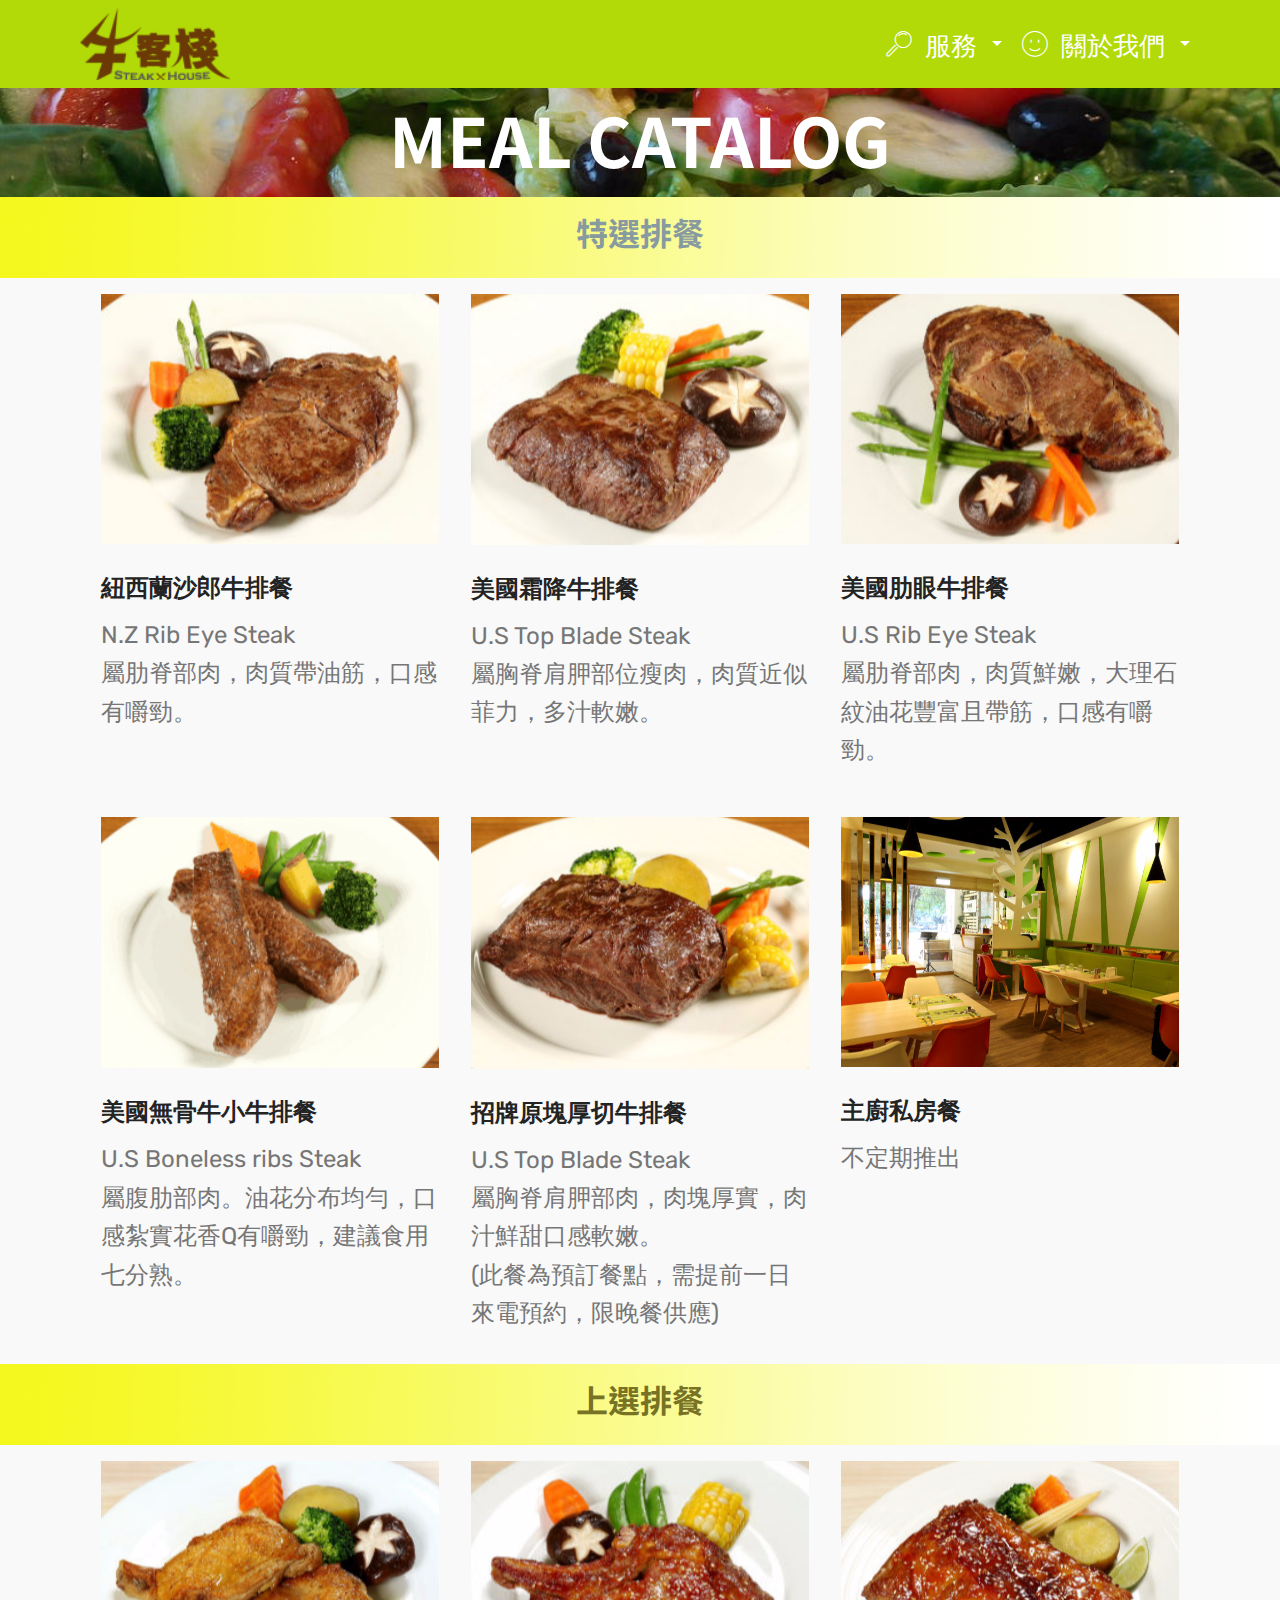
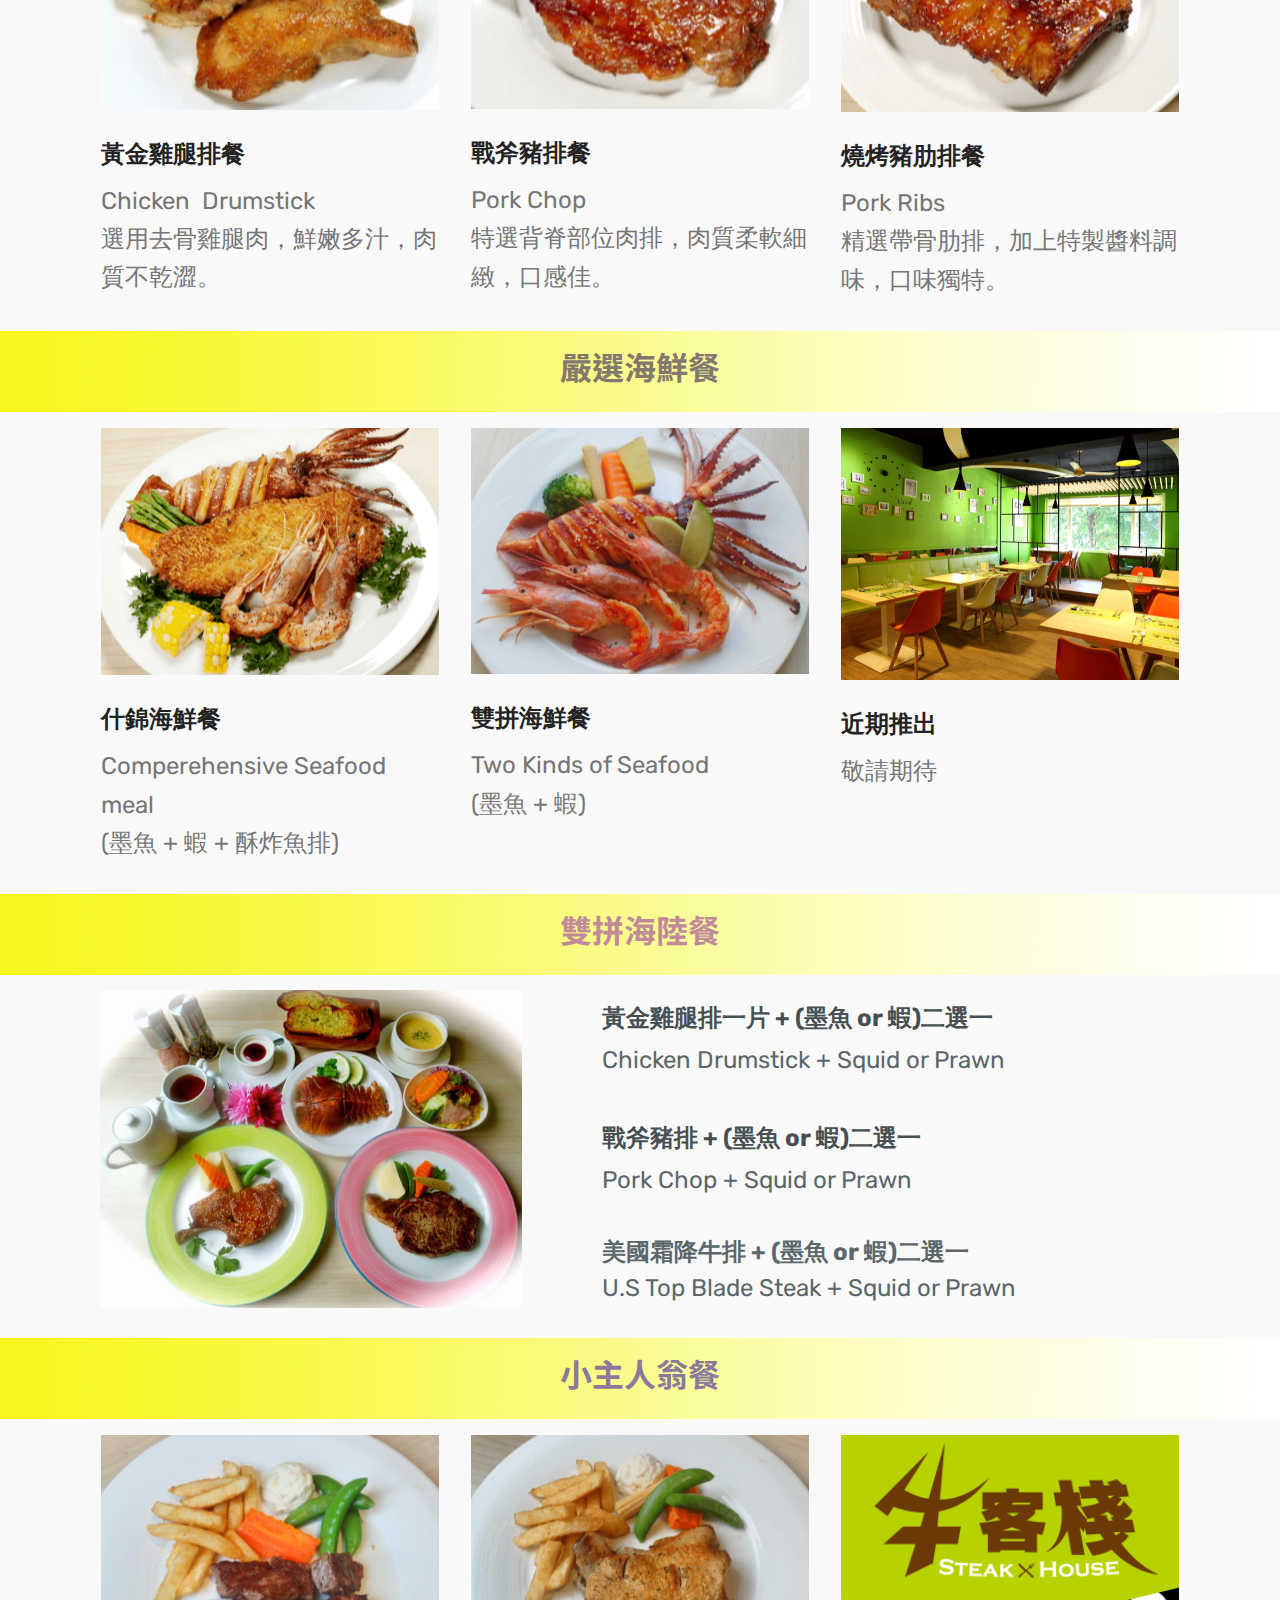
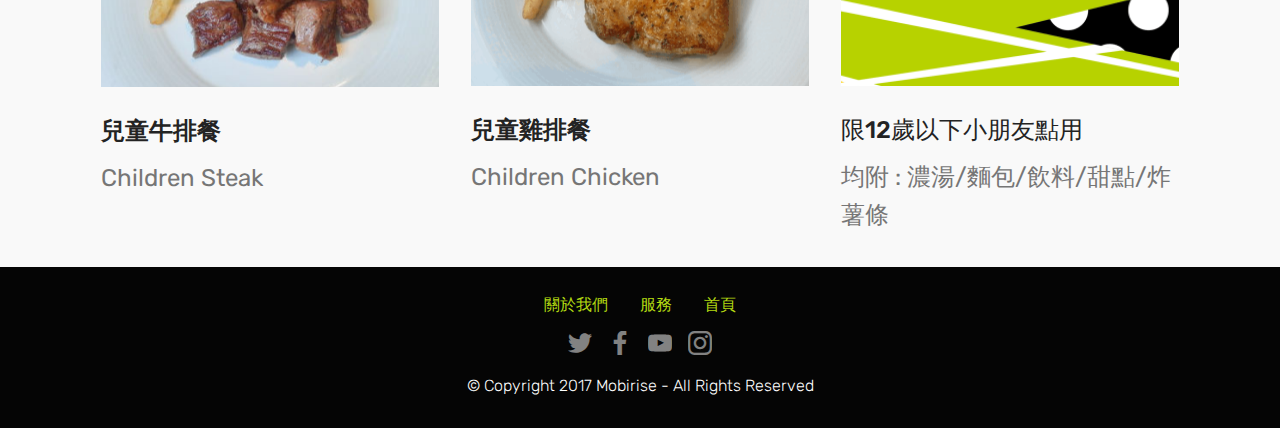
==== commit 9b6c80a9: "第二次提交" ====
--- a/meal.html
+++ b/meal.html
@@ -57,7 +57,7 @@
     </nav>
 </section>
 
-<section class="engine"><a href="https://mobirise.info/s">free bootstrap themes</a></section><section class="mbr-section content5 cid-rd4fO2Qg4N" id="content5-2p">
+<section class="engine"><a href="https://mobirise.info/x">free css templates</a></section><section class="mbr-section content5 cid-rd4fO2Qg4N" id="content5-2p">
 
     
 
@@ -137,7 +137,7 @@
             <div class="card p-3 col-12 col-md-6 col-lg-4">
                 <div class="card-wrapper">
                     <div class="card-img">
-                        <img src="assets/images/-596x39773.jpg" alt="Mobirise" title="">
+                        <img src="assets/images/-596x39785.jpg" alt="Mobirise" title="">
                     </div>
                     <div class="card-box">
                         <h4 class="card-title pb-3 mbr-fonts-style display-7"><strong>
@@ -165,7 +165,7 @@
             <div class="card p-3 col-12 col-md-6 col-lg-4">
                 <div class="card-wrapper">
                     <div class="card-img">
-                        <img src="assets/images/-676x45174.png" alt="Mobirise" title="">
+                        <img src="assets/images/-676x45186.png" alt="Mobirise" title="">
                     </div>
                     <div class="card-box">
                         <h4 class="card-title pb-3 mbr-fonts-style display-7"><strong>美國無骨牛小牛排餐</strong></h4>
@@ -178,7 +178,7 @@
             <div class="card p-3 col-12 col-md-6 col-lg-4">
                 <div class="card-wrapper">
                     <div class="card-img">
-                        <img src="assets/images/-676x45175.jpg" alt="Mobirise" title="">
+                        <img src="assets/images/-676x45187.jpg" alt="Mobirise" title="">
                     </div>
                     <div class="card-box ">
                         <h4 class="card-title pb-3 mbr-fonts-style display-7"><strong>
@@ -191,7 +191,7 @@
             <div class="card p-3 col-12 col-md-6 col-lg-4">
                 <div class="card-wrapper">
                     <div class="card-img">
-                        <img src="assets/images/-676x45176.jpg" alt="Mobirise" title="">
+                        <img src="assets/images/-676x45188.jpg" alt="Mobirise" title="">
                     </div>
                     <div class="card-box">
                         <h4 class="card-title pb-3 mbr-fonts-style display-7"><strong>主廚私房餐</strong></h4>
@@ -235,7 +235,7 @@
             <div class="card p-3 col-12 col-md-6 col-lg-4">
                 <div class="card-wrapper">
                     <div class="card-img">
-                        <img src="assets/images/-676x45177.jpg" alt="Mobirise" title="">
+                        <img src="assets/images/-676x45189.jpg" alt="Mobirise" title="">
                     </div>
                     <div class="card-box">
                         <h4 class="card-title pb-3 mbr-fonts-style display-7"><strong>
@@ -248,7 +248,7 @@
             <div class="card p-3 col-12 col-md-6 col-lg-4">
                 <div class="card-wrapper">
                     <div class="card-img">
-                        <img src="assets/images/-676x45178.jpg" alt="Mobirise" title="">
+                        <img src="assets/images/-676x45190.jpg" alt="Mobirise" title="">
                     </div>
                     <div class="card-box ">
                         <h4 class="card-title pb-3 mbr-fonts-style display-7"><strong>
@@ -261,7 +261,7 @@
             <div class="card p-3 col-12 col-md-6 col-lg-4">
                 <div class="card-wrapper">
                     <div class="card-img">
-                        <img src="assets/images/-676x45179.jpg" alt="Mobirise" title="">
+                        <img src="assets/images/-676x45191.jpg" alt="Mobirise" title="">
                     </div>
                     <div class="card-box">
                         <h4 class="card-title pb-3 mbr-fonts-style display-7"><strong>
@@ -329,7 +329,7 @@
             <div class="card p-3 col-12 col-md-6 col-lg-4">
                 <div class="card-wrapper">
                     <div class="card-img">
-                        <img src="assets/images/-676x45180.jpg" alt="Mobirise" title="">
+                        <img src="assets/images/-676x45192.jpg" alt="Mobirise" title="">
                     </div>
                     <div class="card-box">
                         <h4 class="card-title pb-3 mbr-fonts-style display-7"><strong>近期推出</strong></h4>
@@ -445,7 +445,7 @@
             <div class="card p-3 col-12 col-md-6 col-lg-4">
                 <div class="card-wrapper">
                     <div class="card-img">
-                        <img src="assets/images/-676x50781.jpg" alt="Mobirise" title="">
+                        <img src="assets/images/-676x50793.jpg" alt="Mobirise" title="">
                     </div>
                     <div class="card-box">
                         <h4 class="card-title pb-3 mbr-fonts-style display-7"><strong>
--- a/assets/mobirise/css/mbr-additional.css
+++ b/assets/mobirise/css/mbr-additional.css
@@ -1464,12 +1464,12 @@
 }
 .cid-r9v1JOk8Sc .navbar {
   padding: .5rem 0;
-  background: #b3da11;
+  background: #b1da08;
   transition: none;
   min-height: 77px;
 }
 .cid-r9v1JOk8Sc .navbar-dropdown.bg-color.transparent.opened {
-  background: #b3da11;
+  background: #b1da08;
 }
 .cid-r9v1JOk8Sc a {
   font-style: normal;
@@ -1557,7 +1557,7 @@
   padding-bottom: 0;
 }
 .cid-r9v1JOk8Sc .dropdown .dropdown-menu {
-  background: #b3da11;
+  background: #b1da08;
   display: none;
   position: absolute;
   min-width: 5rem;
@@ -2022,12 +2022,12 @@
 }
 .cid-r9v1JOk8Sc .navbar {
   padding: .5rem 0;
-  background: #b3da11;
+  background: #b1da08;
   transition: none;
   min-height: 77px;
 }
 .cid-r9v1JOk8Sc .navbar-dropdown.bg-color.transparent.opened {
-  background: #b3da11;
+  background: #b1da08;
 }
 .cid-r9v1JOk8Sc a {
   font-style: normal;
@@ -2115,7 +2115,7 @@
   padding-bottom: 0;
 }
 .cid-r9v1JOk8Sc .dropdown .dropdown-menu {
-  background: #b3da11;
+  background: #b1da08;
   display: none;
   position: absolute;
   min-width: 5rem;
@@ -2658,12 +2658,12 @@
 }
 .cid-r9v1JOk8Sc .navbar {
   padding: .5rem 0;
-  background: #b3da11;
+  background: #b1da08;
   transition: none;
   min-height: 77px;
 }
 .cid-r9v1JOk8Sc .navbar-dropdown.bg-color.transparent.opened {
-  background: #b3da11;
+  background: #b1da08;
 }
 .cid-r9v1JOk8Sc a {
   font-style: normal;
@@ -2751,7 +2751,7 @@
   padding-bottom: 0;
 }
 .cid-r9v1JOk8Sc .dropdown .dropdown-menu {
-  background: #b3da11;
+  background: #b1da08;
   display: none;
   position: absolute;
   min-width: 5rem;
@@ -3347,12 +3347,12 @@
 }
 .cid-r9v1JOk8Sc .navbar {
   padding: .5rem 0;
-  background: #b3da11;
+  background: #b1da08;
   transition: none;
   min-height: 77px;
 }
 .cid-r9v1JOk8Sc .navbar-dropdown.bg-color.transparent.opened {
-  background: #b3da11;
+  background: #b1da08;
 }
 .cid-r9v1JOk8Sc a {
   font-style: normal;
@@ -3440,7 +3440,7 @@
   padding-bottom: 0;
 }
 .cid-r9v1JOk8Sc .dropdown .dropdown-menu {
-  background: #b3da11;
+  background: #b1da08;
   display: none;
   position: absolute;
   min-width: 5rem;
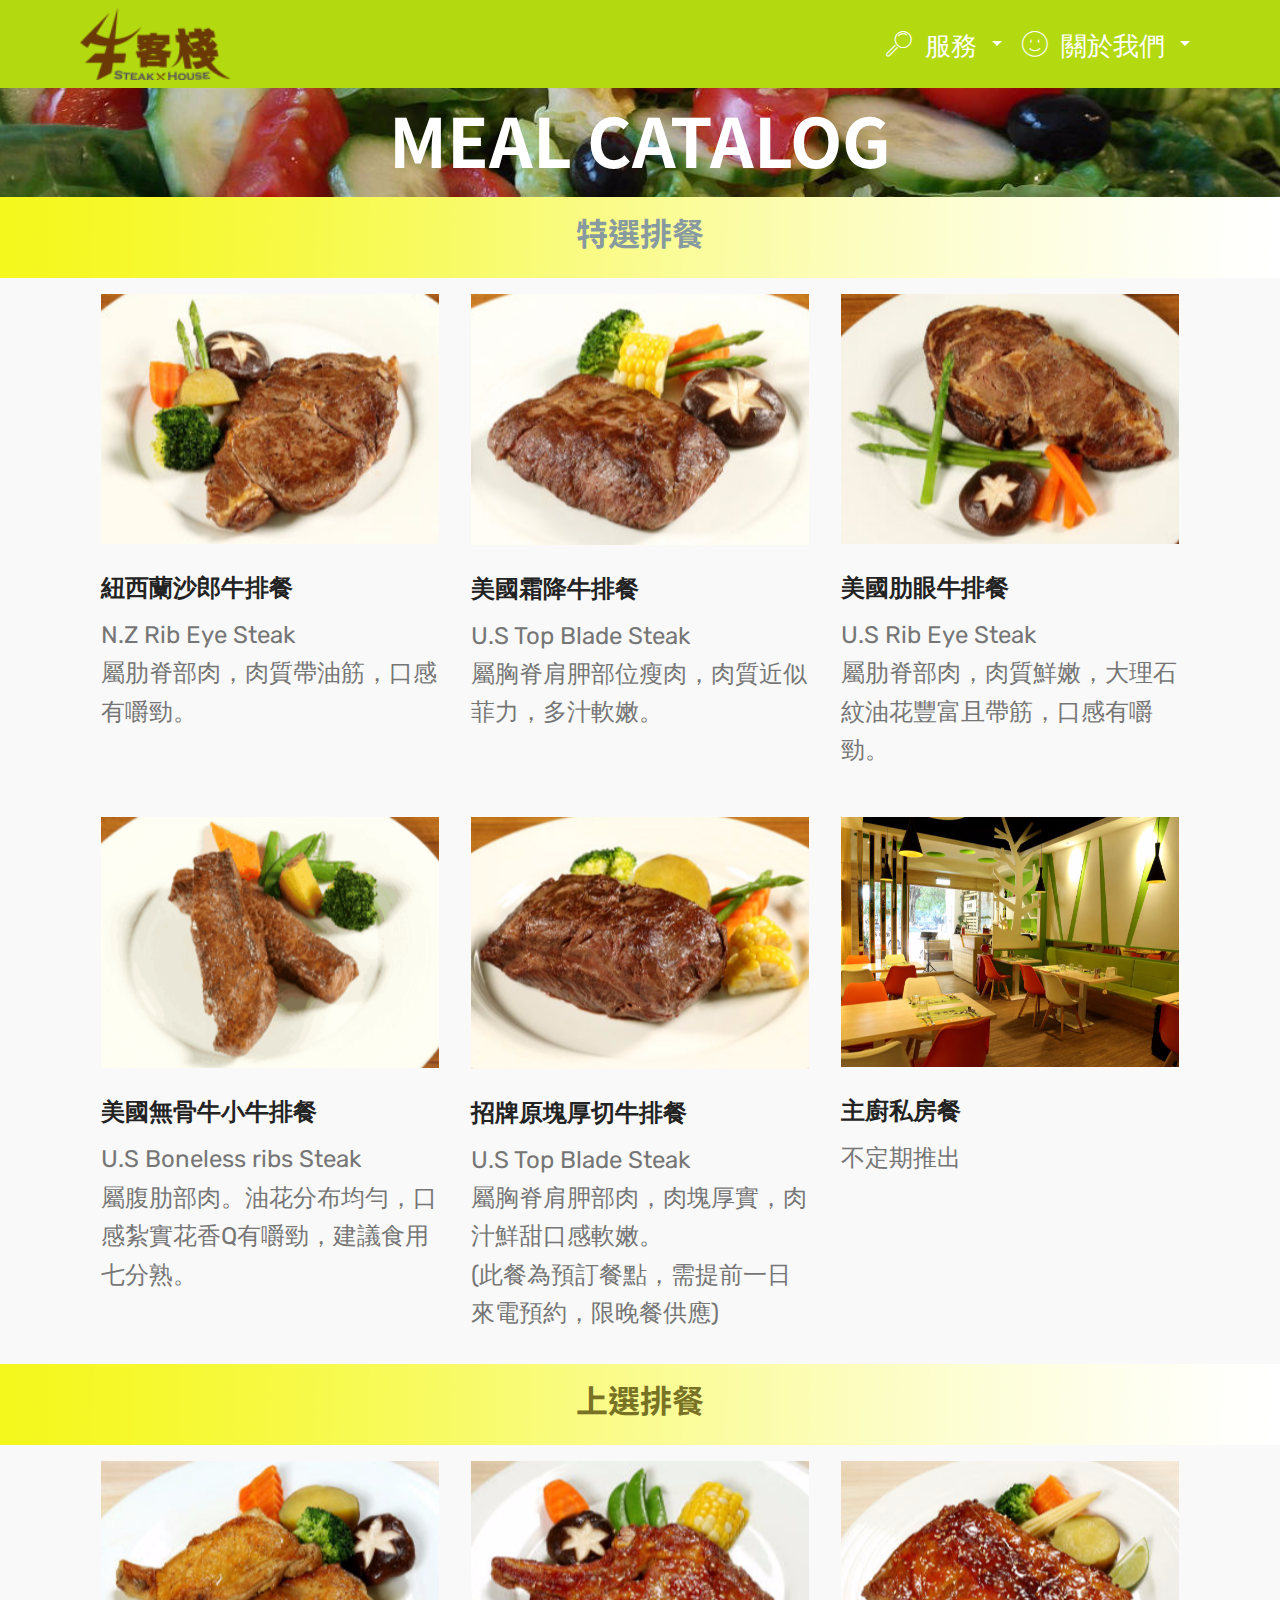
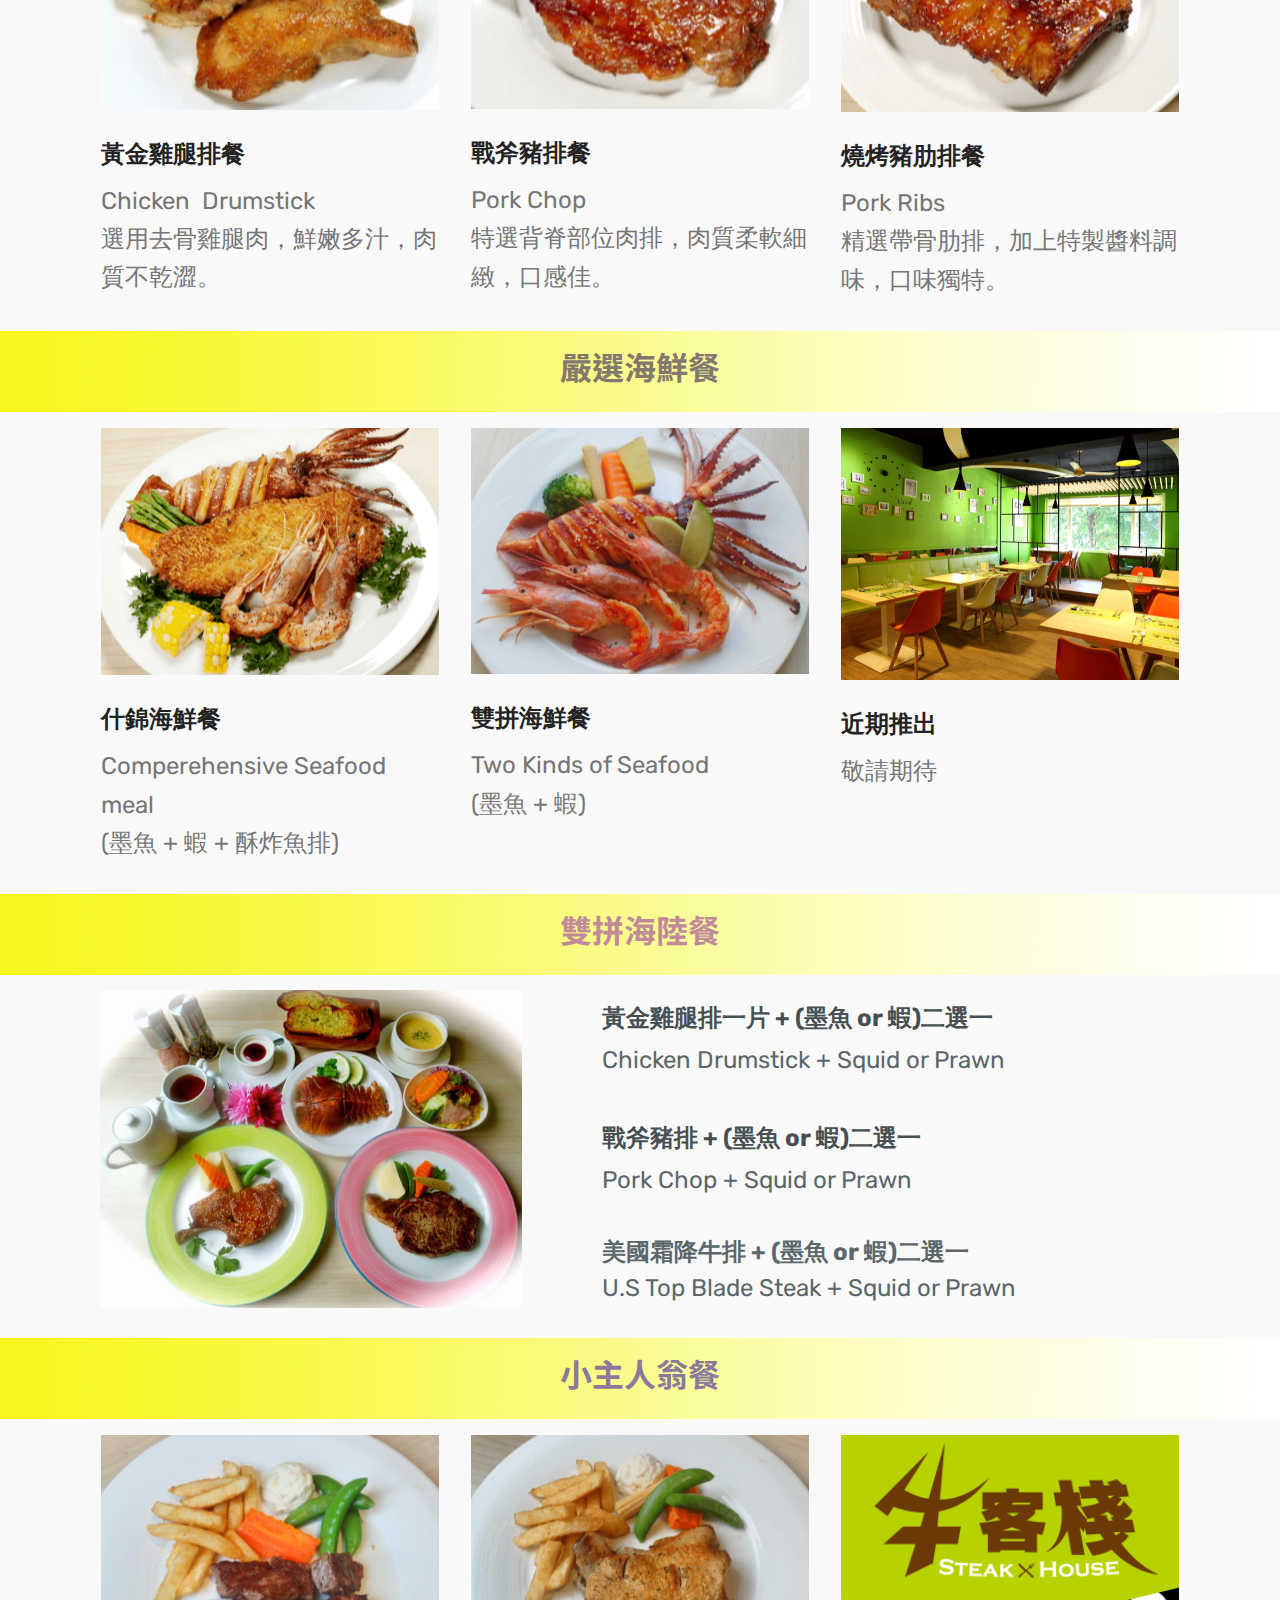
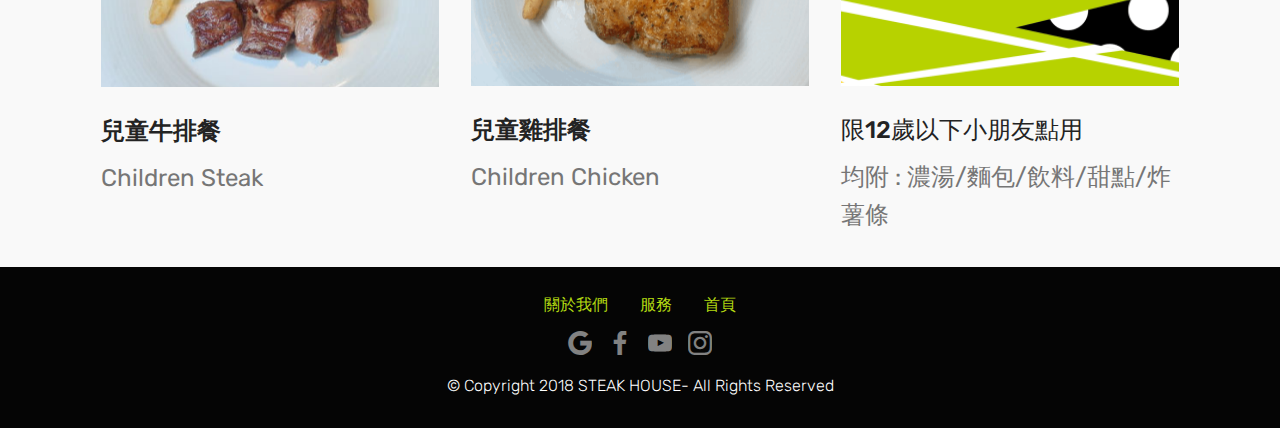
==== commit 34d94167: "第三次提交" ====
--- a/meal.html
+++ b/meal.html
@@ -57,7 +57,7 @@
     </nav>
 </section>
 
-<section class="engine"><a href="https://mobirise.info/x">free css templates</a></section><section class="mbr-section content5 cid-rd4fO2Qg4N" id="content5-2p">
+<section class="engine"><a href="https://mobirise.info/h">create your own web page</a></section><section class="mbr-section content5 cid-rd4fO2Qg4N" id="content5-2p">
 
     
 
@@ -137,7 +137,7 @@
             <div class="card p-3 col-12 col-md-6 col-lg-4">
                 <div class="card-wrapper">
                     <div class="card-img">
-                        <img src="assets/images/-596x39785.jpg" alt="Mobirise" title="">
+                        <img src="assets/images/-596x3971.jpg" alt="Mobirise" title="">
                     </div>
                     <div class="card-box">
                         <h4 class="card-title pb-3 mbr-fonts-style display-7"><strong>
@@ -165,7 +165,7 @@
             <div class="card p-3 col-12 col-md-6 col-lg-4">
                 <div class="card-wrapper">
                     <div class="card-img">
-                        <img src="assets/images/-676x45186.png" alt="Mobirise" title="">
+                        <img src="assets/images/-676x4512.png" alt="Mobirise" title="">
                     </div>
                     <div class="card-box">
                         <h4 class="card-title pb-3 mbr-fonts-style display-7"><strong>美國無骨牛小牛排餐</strong></h4>
@@ -178,7 +178,7 @@
             <div class="card p-3 col-12 col-md-6 col-lg-4">
                 <div class="card-wrapper">
                     <div class="card-img">
-                        <img src="assets/images/-676x45187.jpg" alt="Mobirise" title="">
+                        <img src="assets/images/-676x4513.jpg" alt="Mobirise" title="">
                     </div>
                     <div class="card-box ">
                         <h4 class="card-title pb-3 mbr-fonts-style display-7"><strong>
@@ -191,7 +191,7 @@
             <div class="card p-3 col-12 col-md-6 col-lg-4">
                 <div class="card-wrapper">
                     <div class="card-img">
-                        <img src="assets/images/-676x45188.jpg" alt="Mobirise" title="">
+                        <img src="assets/images/-676x4514.jpg" alt="Mobirise" title="">
                     </div>
                     <div class="card-box">
                         <h4 class="card-title pb-3 mbr-fonts-style display-7"><strong>主廚私房餐</strong></h4>
@@ -235,7 +235,7 @@
             <div class="card p-3 col-12 col-md-6 col-lg-4">
                 <div class="card-wrapper">
                     <div class="card-img">
-                        <img src="assets/images/-676x45189.jpg" alt="Mobirise" title="">
+                        <img src="assets/images/-676x4515.jpg" alt="Mobirise" title="">
                     </div>
                     <div class="card-box">
                         <h4 class="card-title pb-3 mbr-fonts-style display-7"><strong>
@@ -248,7 +248,7 @@
             <div class="card p-3 col-12 col-md-6 col-lg-4">
                 <div class="card-wrapper">
                     <div class="card-img">
-                        <img src="assets/images/-676x45190.jpg" alt="Mobirise" title="">
+                        <img src="assets/images/-676x4516.jpg" alt="Mobirise" title="">
                     </div>
                     <div class="card-box ">
                         <h4 class="card-title pb-3 mbr-fonts-style display-7"><strong>
@@ -261,7 +261,7 @@
             <div class="card p-3 col-12 col-md-6 col-lg-4">
                 <div class="card-wrapper">
                     <div class="card-img">
-                        <img src="assets/images/-676x45191.jpg" alt="Mobirise" title="">
+                        <img src="assets/images/-676x4517.jpg" alt="Mobirise" title="">
                     </div>
                     <div class="card-box">
                         <h4 class="card-title pb-3 mbr-fonts-style display-7"><strong>
@@ -329,7 +329,7 @@
             <div class="card p-3 col-12 col-md-6 col-lg-4">
                 <div class="card-wrapper">
                     <div class="card-img">
-                        <img src="assets/images/-676x45192.jpg" alt="Mobirise" title="">
+                        <img src="assets/images/-676x4518.jpg" alt="Mobirise" title="">
                     </div>
                     <div class="card-box">
                         <h4 class="card-title pb-3 mbr-fonts-style display-7"><strong>近期推出</strong></h4>
@@ -445,7 +445,7 @@
             <div class="card p-3 col-12 col-md-6 col-lg-4">
                 <div class="card-wrapper">
                     <div class="card-img">
-                        <img src="assets/images/-676x50793.jpg" alt="Mobirise" title="">
+                        <img src="assets/images/-676x5079.jpg" alt="Mobirise" title="">
                     </div>
                     <div class="card-box">
                         <h4 class="card-title pb-3 mbr-fonts-style display-7"><strong>
@@ -511,26 +511,26 @@
                     
                     
                 <div class="soc-item">
-                        <a href="https://twitter.com/mobirise" target="_blank">
-                            <span class="socicon-twitter socicon mbr-iconfont mbr-iconfont-social"></span>
+                        <a href="https://www.google.com.tw/search?hl=zh-TW&source=hp&ei=FNEpXK-0IIfN-QaLsqC4Ag&q=%E7%89%9B%E5%AE%A2%E6%A3%A7%2F%E5%8E%9F%E5%A1%8A%2F%E5%8E%9A%E5%88%87%2F%E7%89%9B%E6%8E%92%E9%A4%A8&oq=&gs_l=psy-ab.1.0.35i39l6.0.0..2425...1.0..0.77.77.1......0......gws-wiz.....6.ie_u-wRMoLg" target="_blank">
+                            <span class="mbr-iconfont mbr-iconfont-social socicon-google socicon"></span>
                         </a>
                     </div><div class="soc-item">
                         <a href="https://www.facebook.com/twsteak/ " target="_blank">
                             <span class="mbr-iconfont mbr-iconfont-social socicon-facebook socicon"></span>
                         </a>
                     </div><div class="soc-item">
-                        <a href="https://www.youtube.com/c/mobirise" target="_blank">
-                            <span class="socicon-youtube socicon mbr-iconfont mbr-iconfont-social"></span>
+                        <a href="https://www.youtube.com/watch?v=DgvcWRcHfdc" target="_blank">
+                            <span class="mbr-iconfont mbr-iconfont-social socicon-youtube socicon"></span>
                         </a>
                     </div><div class="soc-item">
-                        <a href="https://instagram.com/mobirise" target="_blank">
-                            <span class="socicon-instagram socicon mbr-iconfont mbr-iconfont-social"></span>
+                        <a href="https://www.instagram.com/steak_house_5/" target="_blank">
+                            <span class="mbr-iconfont mbr-iconfont-social socicon-instagram socicon"></span>
                         </a>
                     </div></div>
             </div>
             <div class="row row-copirayt">
                 <p class="mbr-text mb-0 mbr-fonts-style mbr-white align-center display-4">
-                    © Copyright 2017 Mobirise - All Rights Reserved
+                    © Copyright 2018 STEAK HOUSE- All Rights Reserved
                 </p>
             </div>
         </div>
--- a/assets/mobirise/css/mbr-additional.css
+++ b/assets/mobirise/css/mbr-additional.css
@@ -2022,12 +2022,12 @@
 }
 .cid-r9v1JOk8Sc .navbar {
   padding: .5rem 0;
-  background: #b1da08;
+  background: #b3da11;
   transition: none;
   min-height: 77px;
 }
 .cid-r9v1JOk8Sc .navbar-dropdown.bg-color.transparent.opened {
-  background: #b1da08;
+  background: #b3da11;
 }
 .cid-r9v1JOk8Sc a {
   font-style: normal;
@@ -2115,7 +2115,7 @@
   padding-bottom: 0;
 }
 .cid-r9v1JOk8Sc .dropdown .dropdown-menu {
-  background: #b1da08;
+  background: #b3da11;
   display: none;
   position: absolute;
   min-width: 5rem;
@@ -2658,12 +2658,12 @@
 }
 .cid-r9v1JOk8Sc .navbar {
   padding: .5rem 0;
-  background: #b1da08;
+  background: #b3da11;
   transition: none;
   min-height: 77px;
 }
 .cid-r9v1JOk8Sc .navbar-dropdown.bg-color.transparent.opened {
-  background: #b1da08;
+  background: #b3da11;
 }
 .cid-r9v1JOk8Sc a {
   font-style: normal;
@@ -2751,7 +2751,7 @@
   padding-bottom: 0;
 }
 .cid-r9v1JOk8Sc .dropdown .dropdown-menu {
-  background: #b1da08;
+  background: #b3da11;
   display: none;
   position: absolute;
   min-width: 5rem;
@@ -3347,12 +3347,12 @@
 }
 .cid-r9v1JOk8Sc .navbar {
   padding: .5rem 0;
-  background: #b1da08;
+  background: #b3da11;
   transition: none;
   min-height: 77px;
 }
 .cid-r9v1JOk8Sc .navbar-dropdown.bg-color.transparent.opened {
-  background: #b1da08;
+  background: #b3da11;
 }
 .cid-r9v1JOk8Sc a {
   font-style: normal;
@@ -3440,7 +3440,7 @@
   padding-bottom: 0;
 }
 .cid-r9v1JOk8Sc .dropdown .dropdown-menu {
-  background: #b1da08;
+  background: #b3da11;
   display: none;
   position: absolute;
   min-width: 5rem;
